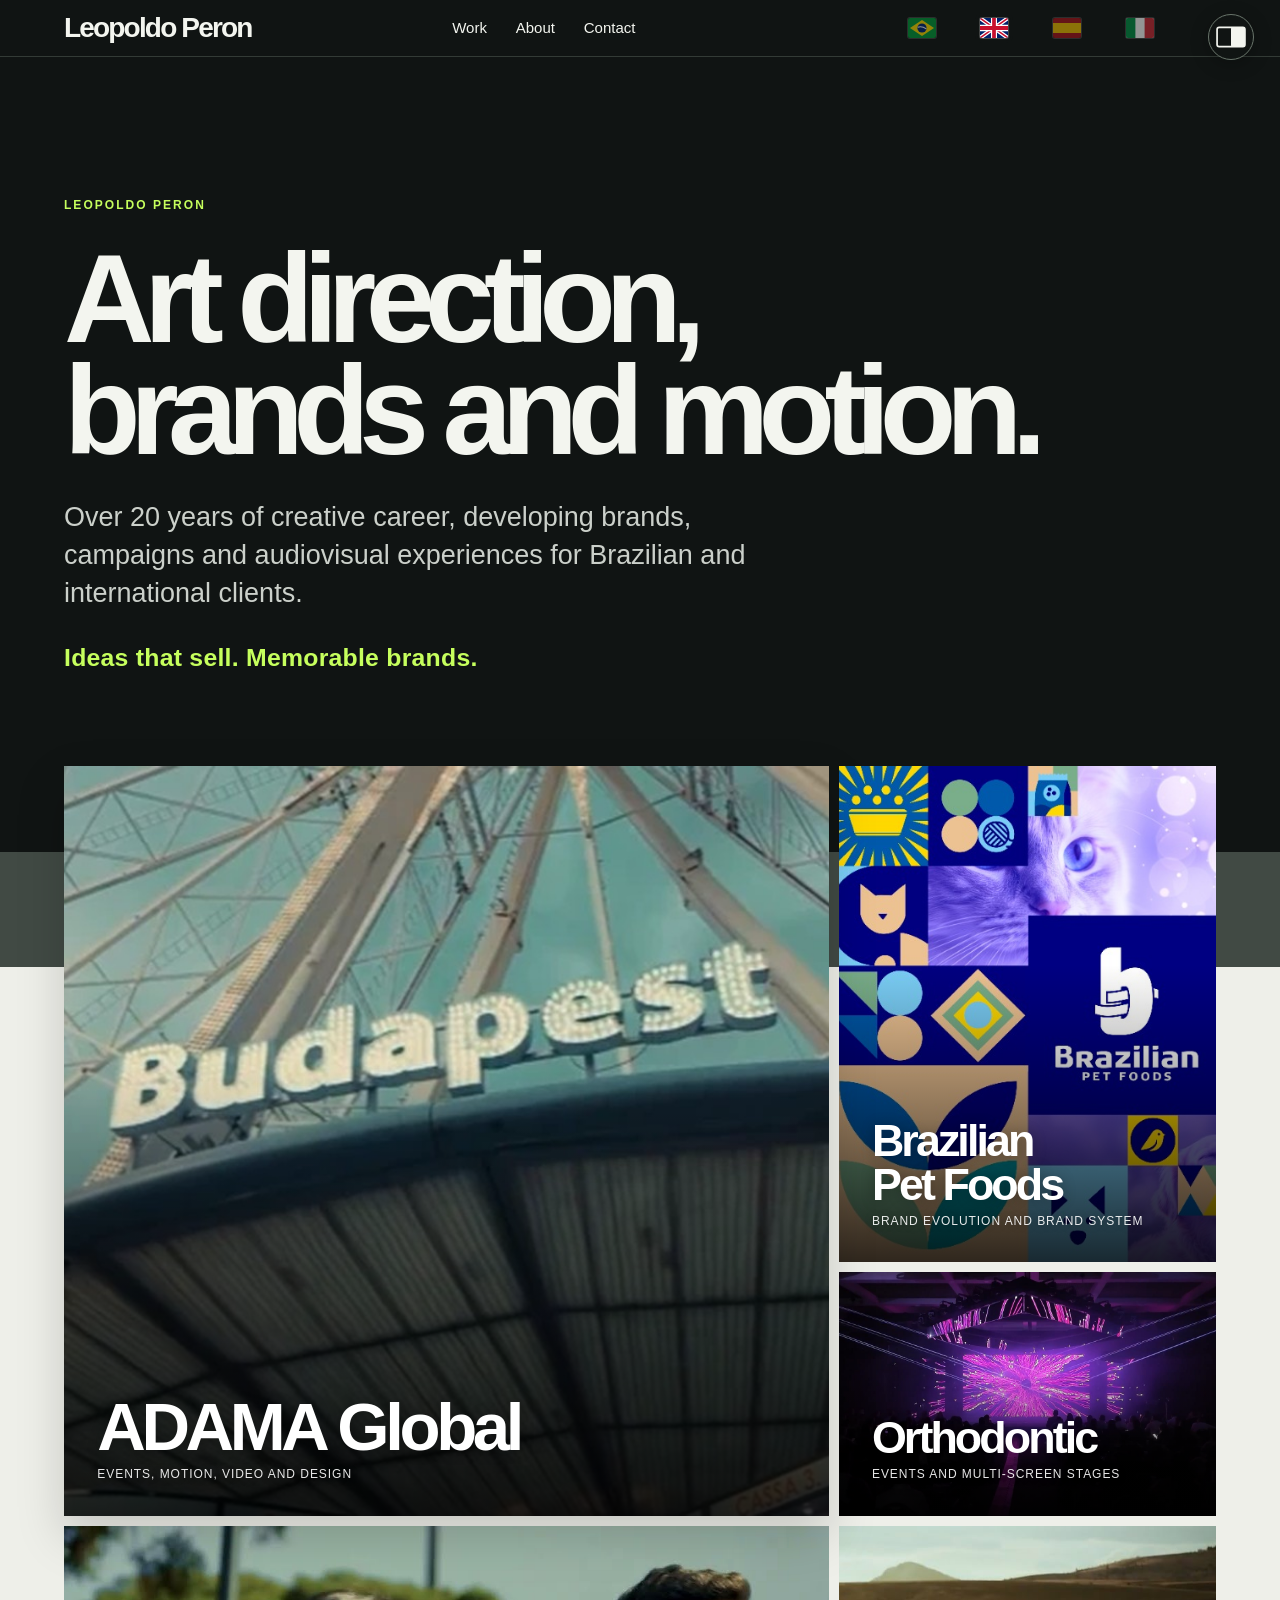
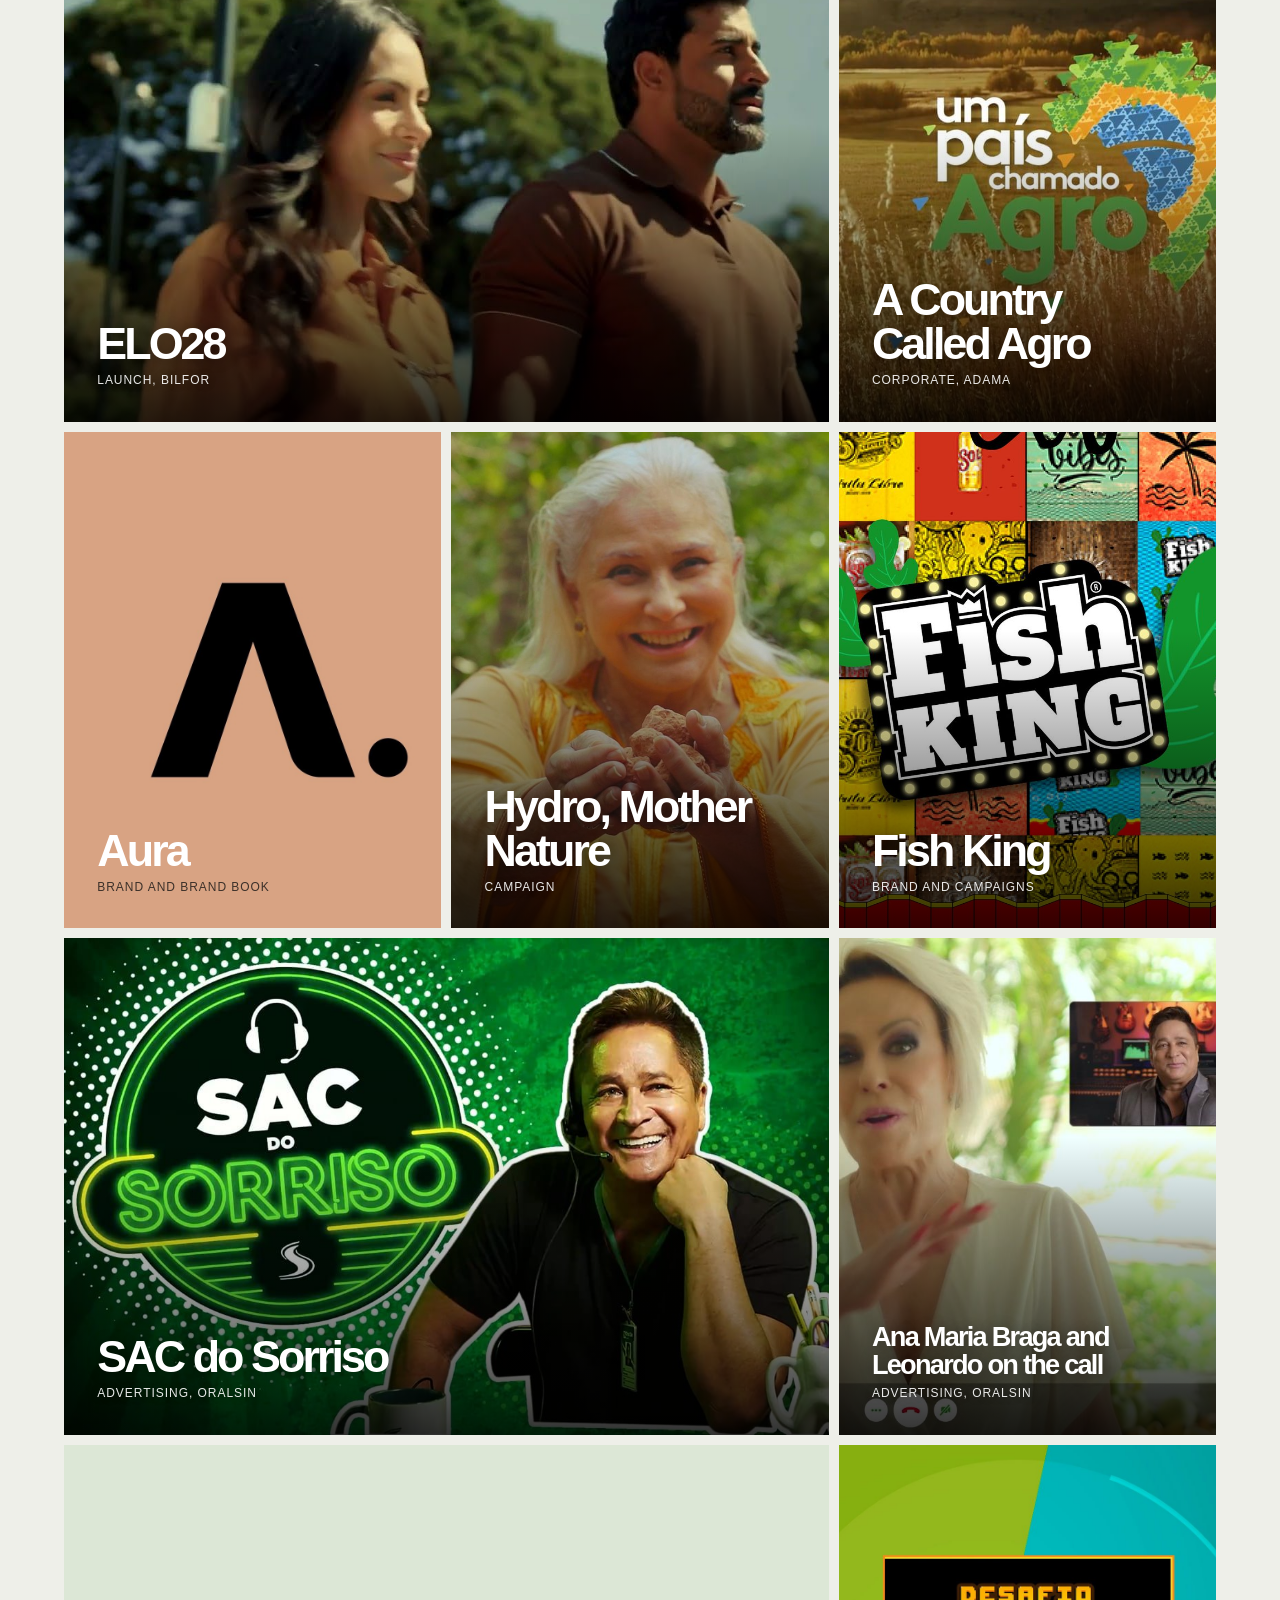
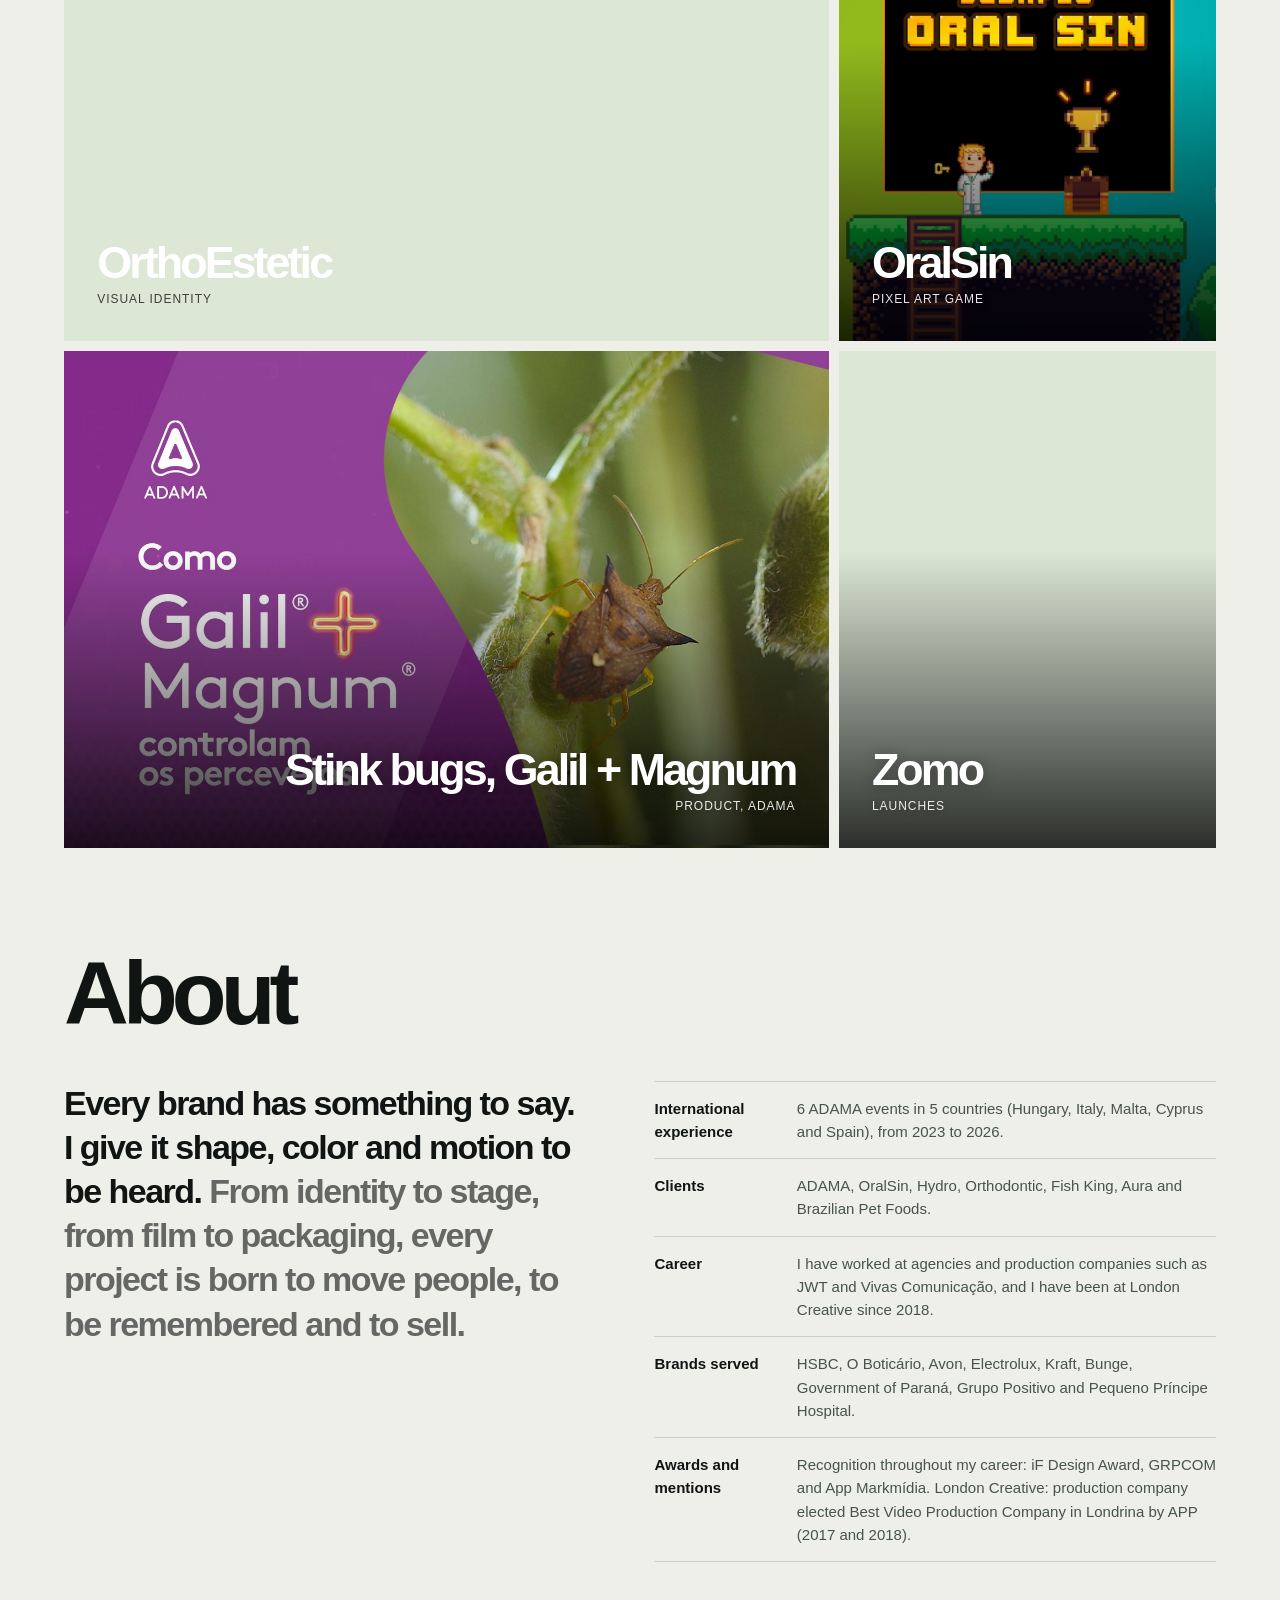
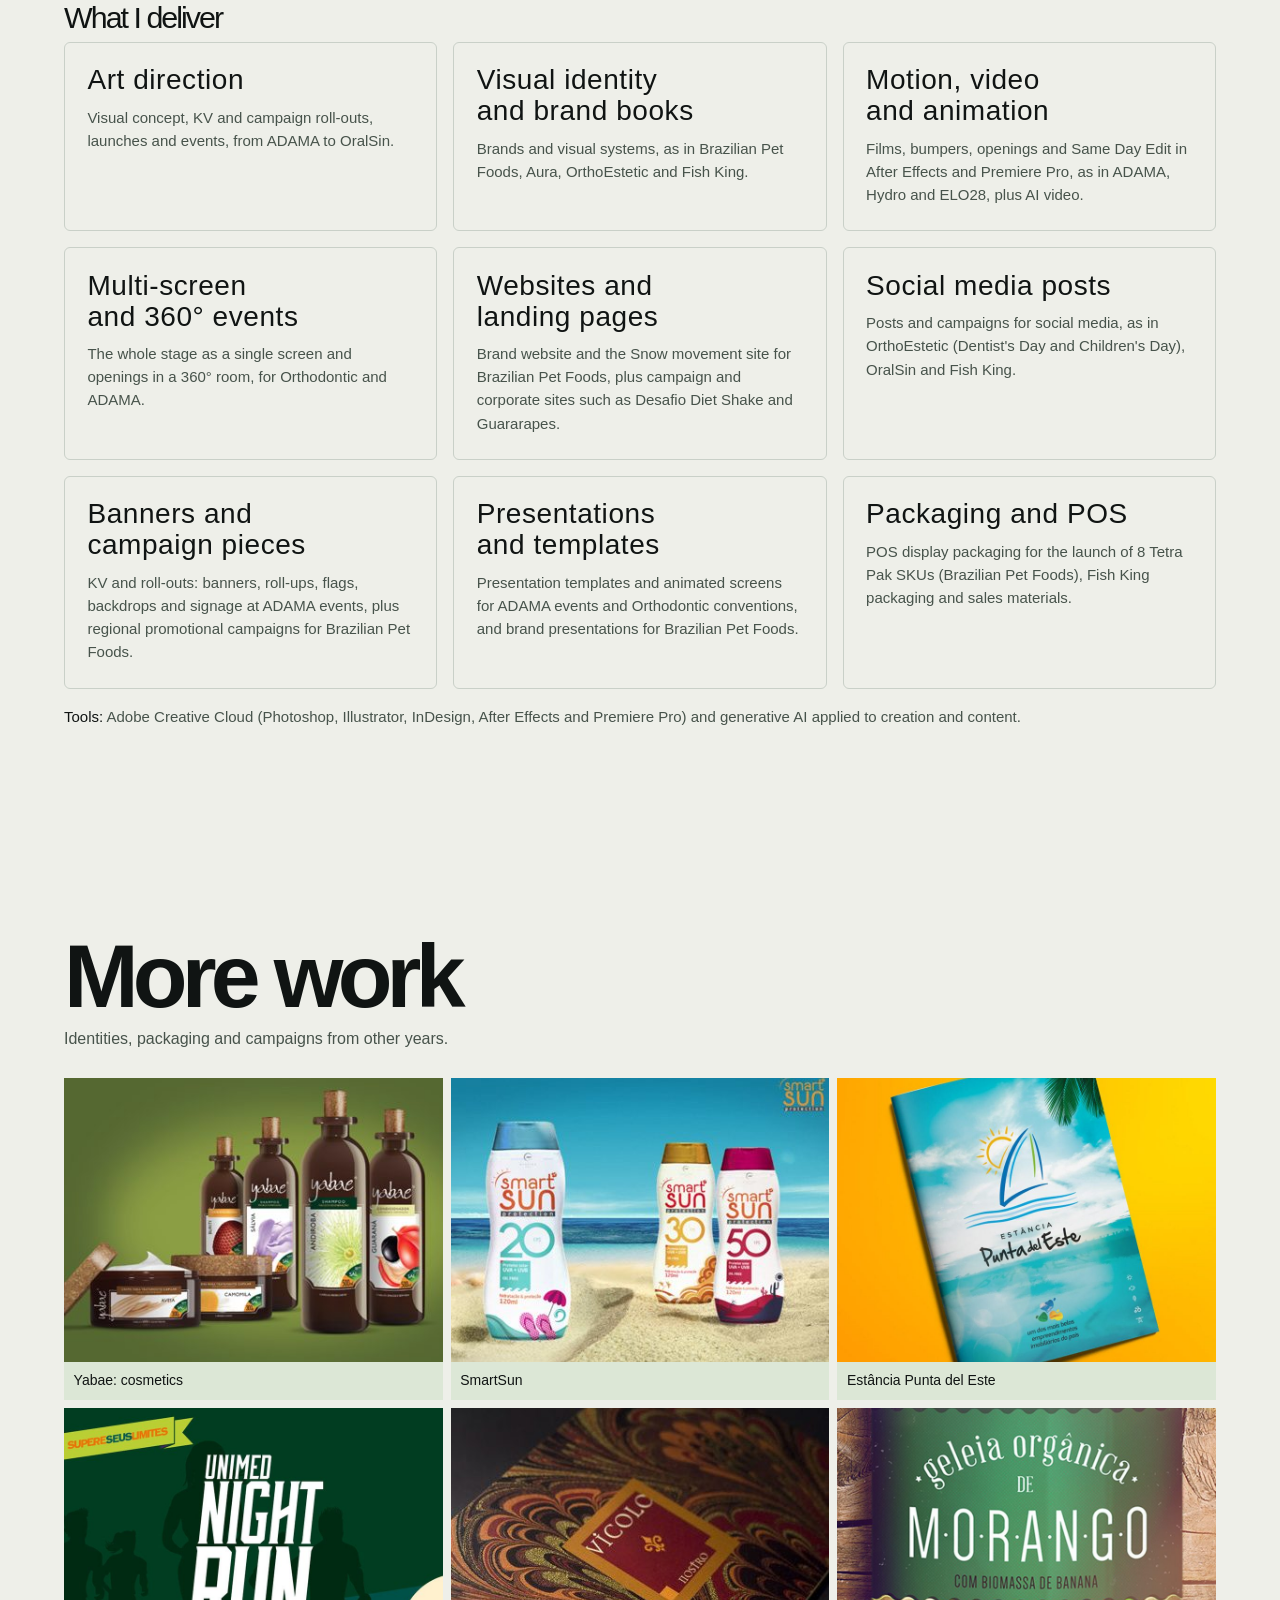
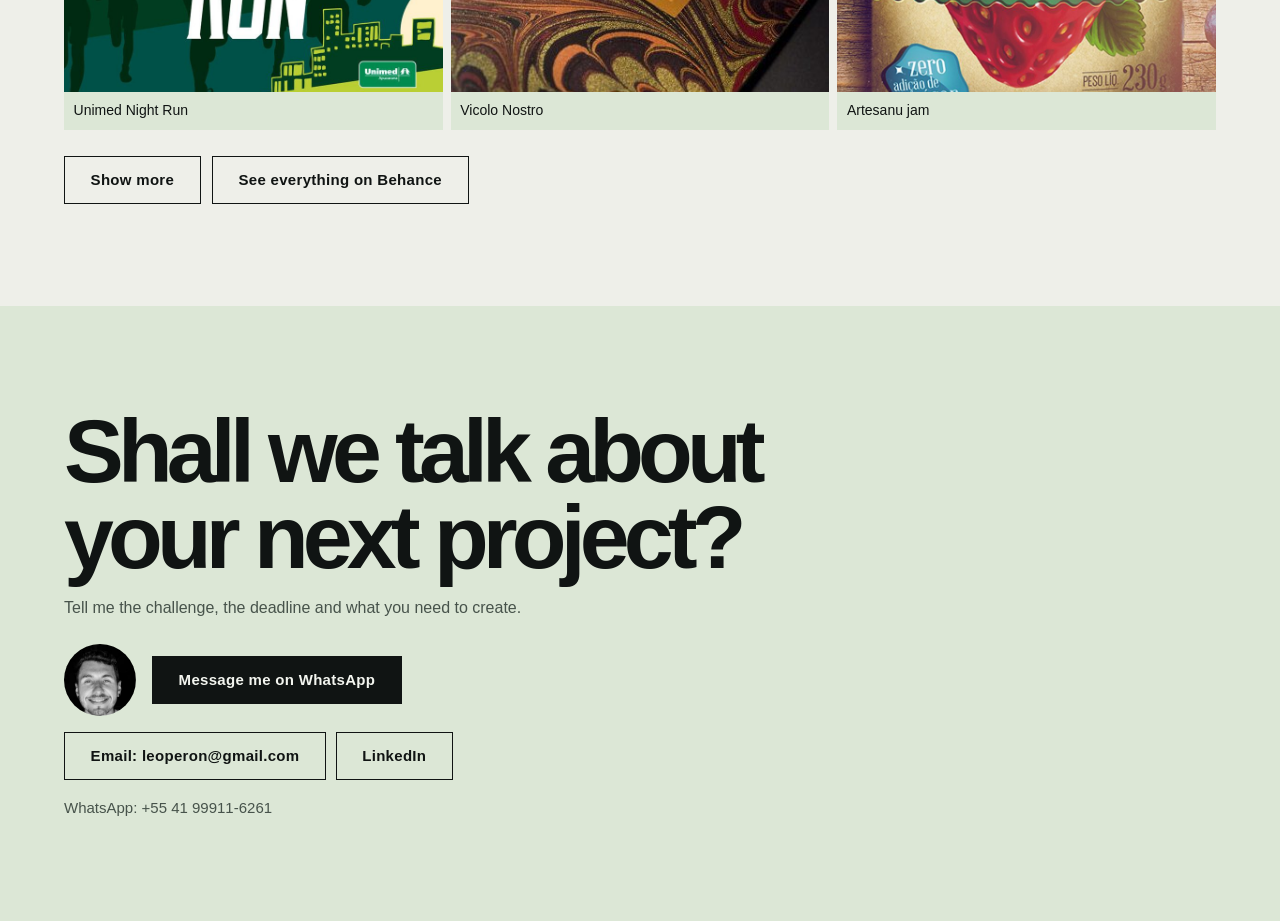
==== index.html @ e3db3d96 "Feature Ana Maria in the OralSin project cover" ====
<!DOCTYPE html>
<html lang="pt-BR">
<head>
<meta charset="utf-8">

<meta name="viewport" content="width=device-width, initial-scale=1, viewport-fit=cover">
<title>Leopoldo Peron | Direção de arte para marcas que querem vender melhor</title>
<meta name="description" content="Direção de arte, identidade visual, motion, vídeo com IA e eventos para marcas e empresas que querem ser memoráveis.">
<link rel="canonical" href="https://leoperon2.github.io/portfolio/"><script type="application/ld+json">{"@context": "https://schema.org", "@type": "Person", "name": "Leopoldo Peron", "jobTitle": "Diretor de arte", "description": "Direção de arte, identidade visual, motion, vídeo com IA e eventos para marcas e empresas.", "url": "https://leoperon2.github.io/portfolio/", "image": "https://leoperon2.github.io/portfolio/img/leopoldo.jpg", "inLanguage": "pt-BR", "sameAs": ["https://www.linkedin.com/in/leopoldoperon", "https://www.behance.net/leoperon"], "knowsAbout": ["Sites e landing pages", "Posts para redes sociais", "Banners e peças de campanha", "Apresentações e templates", "Embalagens e PDV", "Identidade visual e brand books", "Motion, vídeo e animação", "Eventos multitelas e 360°", "Adobe After Effects", "Adobe Premiere Pro", "Adobe Photoshop", "Adobe Illustrator", "Adobe InDesign"]}</script>
<meta property="og:type" content="website">
<meta property="og:locale" content="pt_BR">
<meta property="og:site_name" content="Leopoldo Peron">
<meta property="og:title" content="Leopoldo Peron | Direção de arte, marcas e movimento">
<meta property="og:description" content="Mais de 20 anos de trajetória criativa, desenvolvendo marcas, campanhas e experiências audiovisuais para clientes nacionais e internacionais.">
<meta property="og:url" content="https://leoperon2.github.io/portfolio/">
<meta property="og:image" content="https://leoperon2.github.io/portfolio/img/adama/capa-tela.jpg?v=2">
<meta property="og:image:width" content="1360">
<meta property="og:image:height" content="660">
<meta property="og:image:alt" content="Sala 360° do evento Field to Future, da ADAMA, com a tela envolvendo o público">
<meta name="twitter:card" content="summary_large_image">
<meta name="twitter:title" content="Leopoldo Peron | Direção de arte, marcas e movimento">
<meta name="twitter:description" content="Mais de 20 anos de trajetória criativa, desenvolvendo marcas, campanhas e experiências audiovisuais para clientes nacionais e internacionais.">
<meta name="twitter:image" content="https://leoperon2.github.io/portfolio/img/adama/capa-tela.jpg?v=2">
<link rel="alternate" hreflang="pt-BR" href="./">
<link rel="alternate" hreflang="en" href="en/">
<link rel="alternate" hreflang="es" href="es/">
<link rel="alternate" hreflang="it" href="it/">
<link rel="alternate" hreflang="x-default" href="./">
<link rel="preconnect" href="https://fonts.googleapis.com">
<link rel="preconnect" href="https://fonts.gstatic.com" crossorigin>
<link href="https://fonts.googleapis.com/css2?family=Antonio:wght@100..700&family=Hanken+Grotesk:wght@300;400;500;600&display=swap" rel="stylesheet">
<script>try{var t=localStorage.getItem("theme");if(t==="light"||t==="dark")document.documentElement.setAttribute("data-theme",t)}catch(e){}</script>
<script>try{if("IntersectionObserver" in window&&!matchMedia("(prefers-reduced-motion: reduce)").matches)document.documentElement.classList.add("js");}catch(e){}</script>
<script>(function(){try{var s=localStorage.getItem("lang");var l=s;if(!l){var L=navigator.languages&&navigator.languages.length?navigator.languages:[navigator.language||"pt"];var ok={pt:1,en:1,es:1,it:1};for(var i=0;i<L.length;i++){var p=String(L[i]).toLowerCase().split("-")[0];if(ok[p]){l=p;break}}if(!l)l="en"}if(l==="en"||l==="es"||l==="it"){location.replace(l+"/"+location.search+location.hash)}}catch(e){}})();</script>
<script>document.addEventListener("click",function(e){var a=e.target.closest&&e.target.closest("nav.lang a");if(!a)return;var h=a.getAttribute("hreflang")||"";try{localStorage.setItem("lang",h==="pt-BR"?"pt":h)}catch(x){}});</script>
<style>
:root{
  box-sizing:border-box;
  padding-top:env(safe-area-inset-top,0px);
  padding-bottom:env(safe-area-inset-bottom,0px);
  --bg:#FBF7EE; --soft:#F3EDDF; --ink:#111111; --ink2:#5A5138; --line:#E7DFCB; --fill:#FFF1A8;
  --serif:"Archivo","Helvetica Neue",Arial,sans-serif;
  --sans:"Hanken Grotesk","Helvetica Neue",Arial,sans-serif;
}
@media (prefers-color-scheme: dark){
  :root:not([data-theme="light"]){ --bg:#0C0C0C; --soft:#16140F; --ink:#F5EFE0; --ink2:#BDB295; --line:#2B2820; }
}
:root[data-theme="dark"]{ --bg:#0C0C0C; --soft:#16140F; --ink:#F5EFE0; --ink2:#BDB295; --line:#2B2820; }
html{ scroll-padding-top:calc(env(safe-area-inset-top,0px) + 64px); scroll-behavior:smooth; -webkit-text-size-adjust:100%; }
*,*::before,*::after{ box-sizing:inherit; }
body{ margin:0; background:var(--bg); color:var(--ink); font:400 1.0625rem/1.6 var(--sans); -webkit-font-smoothing:antialiased; }
body:has(dialog[open]){ overflow:hidden; }
img{ display:block; max-width:100%; height:auto; }
p{ margin:0; }
a{ color:var(--ink); text-underline-offset:4px; }
:focus-visible{ outline:2px solid var(--ink); outline-offset:3px; }
.vh{ position:absolute; width:1px; height:1px; overflow:hidden; clip:rect(0 0 0 0); white-space:nowrap; }
.skip{ position:absolute; left:-999px; top:0; background:var(--ink); color:var(--bg); padding:.7rem 1rem; z-index:100; }
.skip:focus{ left:0; }
.wrap{ width:min(1040px,100% - 2.5rem); margin-inline:auto; }
h1,h2,h3{ margin:0; font-weight:400; }
h1,h2{ font-family:var(--serif); font-weight:800; letter-spacing:-.03em; line-height:.98; }
h2{ font-size:clamp(1.9rem,5vw,2.9rem); }
h3{ font:600 1rem/1.35 var(--sans); }
mark.fill{ background:var(--fill); color:#111; padding:.02em .28em; border-radius:2px; font-weight:500; -webkit-box-decoration-break:clone; box-decoration-break:clone; }

/* aviso de modelo (apague o bloco #draft no site final) */
#draft{ background:var(--fill); color:#111; font-size:.875rem; line-height:1.4; }
#draft .wrap{ display:flex; gap:1rem; align-items:center; justify-content:space-between; padding:.5rem 0; }
#draft button{ font:600 .875rem var(--sans); background:#111; color:#fff; border:0; padding:.55rem 1rem; min-height:36px; cursor:pointer; flex:none; }

/* botões */
.btn{ display:inline-flex; align-items:center; justify-content:center; min-height:48px; padding:0 1.6rem; background:var(--ink); color:var(--bg); border:1px solid var(--ink); font:600 .9375rem var(--sans); letter-spacing:.01em; text-decoration:none; cursor:pointer; }
.btn:hover{ opacity:.86; }
.btn.ghost{ background:transparent; color:var(--ink); }
.btn.ghost:hover{ background:var(--ink); color:var(--bg); opacity:1; }
.tlink{ display:inline-flex; align-items:center; min-height:48px; font-weight:600; font-size:.9375rem; }

/* cabeçalho */
.top{ position:sticky; top:env(safe-area-inset-top,0px); z-index:20; background:color-mix(in srgb,var(--bg) 94%,transparent); backdrop-filter:blur(10px); border-bottom:1px solid var(--line); }
.top .wrap{ display:flex; align-items:center; justify-content:space-between; gap:1rem; min-height:56px; }
.brand{ font:700 1.4rem/1 var(--serif); letter-spacing:-.01em; text-decoration:none; }
.top nav{ display:flex; align-items:center; gap:1.8rem; font-size:.9375rem; font-weight:500; }
.top nav a{ text-decoration:none; display:inline-flex; align-items:center; min-height:44px; }
.top nav a:hover{ text-decoration:underline; }
.top nav .btn{ min-height:40px; padding:0 1.1rem; }
.top nav .btn:hover{ text-decoration:none; }
/* seletor de idioma (bandeiras) */
.lang{ display:flex; align-items:center; gap:.1rem; margin-left:.6rem; }
.lang a{ display:inline-flex; align-items:center; justify-content:center; min-width:44px; min-height:44px; opacity:.55; transition:opacity .15s; }
.lang a:hover,.lang a[aria-current="true"]{ opacity:1; }
.lang a[aria-current="true"] svg{ outline:2px solid var(--ink); outline-offset:3px; }
.lang svg{ width:28px; height:20px; display:block; border-radius:2px; box-shadow:0 0 0 1px rgba(128,128,128,.45); }
@media (max-width:640px){ .top .wrap{ flex-wrap:wrap; row-gap:0; } .brand{ order:1; } .lang{ order:2; margin-left:auto; } .top nav{ order:3; flex-basis:100%; gap:1.4rem; } .top nav a{ min-height:40px; } }
@media (max-width:640px){ .top nav.lang{ order:2; flex-basis:auto; margin-left:auto; gap:0; } .top nav.lang a{ min-width:38px; } .intro-name,.intro-sig{ display:none; } }
@media (max-width:380px){ .top nav.lang a{ min-width:32px; } .lang svg{ width:24px; height:17px; } .top .brand{ font-size:1.45rem; } }
@media (max-width:759px){ .top nav{ gap:1.1rem; } }

/* prova */
.proof{ border-block:1px solid var(--line); font-size:.9375rem; color:var(--ink2); }
.proof .wrap{ display:grid; }
.proof p{ padding:.85rem 0; border-top:1px solid var(--line); }
.proof p:first-child{ border-top:0; }
.proof strong{ color:var(--ink); font-weight:600; }
@media (min-width:860px){ .proof .wrap{ grid-template-columns:repeat(3,1fr); gap:2rem; } .proof p{ border-top:0; padding:1.3rem 0; } }

/* seções */
section.block{ padding:clamp(2.75rem,8vw,6rem) 0; }
section.block > .wrap > h2{ margin-bottom:clamp(1.4rem,4vw,2.4rem); }
.soft{ background:var(--soft); }

/* mosaico de frames (só imagens) */
.mosaic{ display:grid; grid-template-columns:1fr 1fr; gap:6px; grid-auto-flow:dense; padding-top:clamp(.6rem,1.6vw,1.2rem); }
.tile{ all:unset; box-sizing:border-box; position:relative; display:block; overflow:hidden; cursor:pointer; background:var(--soft); aspect-ratio:4/5; color:#fff; }
.tile:focus-visible{ outline:2px solid var(--ink); outline-offset:3px; }
.tile img{ position:absolute; inset:0; width:100%; height:100%; object-fit:cover; object-position:var(--fp,50% 50%); transition:transform .5s ease; }
.tile::after{ content:""; position:absolute; inset:auto 0 0 0; height:var(--gh,46%); background:linear-gradient(to top, rgba(0,0,0,var(--ga,.45)), rgba(0,0,0,0)); pointer-events:none; }
.cap{ position:absolute; left:0; right:0; bottom:0; z-index:2; padding:.8rem .9rem; display:flex; flex-direction:column; gap:.1rem; }
.wtitle{ display:block; font:700 clamp(1.15rem,3.6vw,1.6rem)/1.08 var(--serif); letter-spacing:-.005em; text-wrap:balance; text-shadow:0 1px 14px rgba(0,0,0,.3); }
.wmeta{ display:block; font-size:.8125rem; line-height:1.3; color:rgba(255,255,255,.9); text-shadow:0 1px 8px rgba(0,0,0,.3); }
.tile.ink{ color:#111; }
.tile.ink::after{ display:none; }
.tile.ink .wtitle,.tile.ink .wmeta{ text-shadow:none; }
.tile.ink .wmeta{ color:rgba(17,17,17,.78); }
.tile.w{ grid-column:1 / -1; aspect-ratio:16/9; }
.t-a{ grid-column:1 / -1; aspect-ratio:3/2; }
@media (hover:hover){ .tile:hover img{ transform:scale(1.03); } }
@media (min-width:860px){
  .mosaic{ grid-template-columns:repeat(12,1fr); gap:8px; grid-auto-rows:clamp(150px,19vw,250px); grid-auto-flow:row; }
  .tile,.tile.w{ aspect-ratio:auto; }
  .tile.t-a{ grid-column:span 8; grid-row:span 3; }
  .tile.c4r2{ grid-column:span 4; grid-row:span 2; }
  .tile.c4r1{ grid-column:span 4; grid-row:span 1; }
  .tile.c8r2{ grid-column:span 8; grid-row:span 2; }
  .cap{ padding:1.1rem 1.3rem; }
  .t-a .wtitle{ font-size:2.6rem; }
}
/* textos resumidos, depois das imagens */
.info{ padding:clamp(2.4rem,7vw,5rem) 0 clamp(1.8rem,5vw,3rem); }
.info h1{ font-size:clamp(1.9rem,5.4vw,3.4rem); line-height:1.04; max-width:16em; }
.info .cols{ margin-top:clamp(1.4rem,3vw,2.2rem); display:grid; gap:1.6rem 4rem; }
.info .big{ font:700 clamp(1.2rem,3.4vw,1.55rem)/1.3 var(--serif); max-width:26em; }
.facts2{ list-style:none; margin:0; padding:0; border-top:1px solid var(--line); font-size:.9375rem; }
.facts2 li{ padding:.7rem 0; border-bottom:1px solid var(--line); color:var(--ink2); display:grid; gap:.1rem 1.4rem; }
.facts2 strong{ color:var(--ink); font-weight:600; }
@media (min-width:860px){ .info .cols{ grid-template-columns:1fr 1.1fr; align-items:start; } .facts2 li{ grid-template-columns:7.5rem 1fr; } }
.quotes-sec{ padding:clamp(1.2rem,3vw,2rem) 0 clamp(2.4rem,6vw,4rem); }
.quotes-sec .quotes{ display:grid; gap:1.6rem; }
@media (min-width:860px){ .quotes-sec .quotes{ grid-template-columns:1fr 1fr; gap:4rem; } }
.contact-sec{ background:var(--soft); padding:clamp(2.4rem,7vw,5rem) 0; }
.contact-sec h2{ font-size:clamp(2rem,6vw,3.6rem); max-width:11em; }
.contact-sec .lead{ margin-top:.8rem; color:var(--ink2); }
.contact-sec .row{ margin-top:1.4rem; }
.contact-sec .who{ display:flex; align-items:center; gap:1rem; flex-wrap:wrap; }
.contact-sec .me{ width:72px; height:72px; border-radius:50%; object-fit:cover; filter:grayscale(1); flex:none; }
.contact-sec .info2{ margin-top:1rem; font-size:.9375rem; color:var(--ink2); }

/* serviços e processo */
.svc{ list-style:none; margin:0; padding:0; border-top:1px solid var(--line); }
.svc li{ padding:1rem 0; border-bottom:1px solid var(--line); display:grid; gap:.2rem 2rem; }
.svc li p{ color:var(--ink2); font-size:.9375rem; }
@media (min-width:760px){ .svc li{ grid-template-columns:1fr 1.6fr; align-items:baseline; padding:1.2rem 0; } }
ol.steps{ list-style:none; margin:0; padding:0; counter-reset:s; display:grid; gap:1.1rem; }
ol.steps li{ counter-increment:s; display:grid; grid-template-columns:1.6rem 1fr; gap:.2rem .4rem; }
ol.steps li::before{ content:counter(s) "."; font-weight:600; color:var(--ink2); grid-row:1 / span 2; }
ol.steps p{ color:var(--ink2); font-size:.9375rem; }
@media (min-width:860px){ ol.steps{ grid-template-columns:repeat(4,1fr); gap:2rem; } }

/* sobre */
.about .wrap{ display:grid; gap:1.8rem; }
.about .photo{ width:min(180px,45%); aspect-ratio:4/5; overflow:hidden; background:var(--soft); order:2; }
.about .photo img{ width:100%; height:100%; object-fit:cover; }
.about .text p{ margin-top:1rem; max-width:34em; }
.about .text p.big{ font:700 clamp(1.3rem,3.4vw,1.7rem)/1.3 var(--serif); margin-top:0; max-width:24em; }
.creds{ list-style:none; margin:1.6rem 0 0; padding:0; border-top:1px solid var(--line); font-size:.9375rem; }
.creds li{ padding:.75rem 0; border-bottom:1px solid var(--line); color:var(--ink2); }
.creds strong{ color:var(--ink); font-weight:600; margin-right:.4rem; }
@media (min-width:860px){ .about .wrap{ grid-template-columns:.55fr 1.45fr; gap:5rem; align-items:start; } .about .photo{ width:100%; order:0; } }

/* depoimentos */
.quotes{ display:grid; gap:1.8rem; }
blockquote{ margin:0; font:700 clamp(1.25rem,3vw,1.6rem)/1.3 var(--serif); }
blockquote footer{ margin-top:.7rem; font:400 .9375rem var(--sans); color:var(--ink2); }
@media (min-width:860px){ .quotes{ grid-template-columns:1fr 1fr; gap:4rem; } }

/* contato */
.contact h2{ font-size:clamp(2.2rem,7vw,4.4rem); max-width:11em; }
.contact .lead{ margin-top:1rem; max-width:30em; color:var(--ink2); }
.contact .row{ margin-top:1.6rem; display:flex; flex-wrap:wrap; gap:.7rem; }
.contact .info2{ margin-top:1.4rem; font-size:.9375rem; color:var(--ink2); }
.contact .links{ margin-top:1.2rem; display:flex; flex-wrap:wrap; gap:0 1.6rem; font-weight:600; font-size:.9375rem; }
.contact .links a{ display:inline-flex; align-items:center; min-height:44px; }
footer.site{ padding:1.4rem 0 1.8rem; color:var(--ink2); font-size:.875rem; border-top:1px solid var(--line); }
footer.site .wrap{ display:flex; justify-content:space-between; gap:1rem; }

/* case aberto */
dialog{ width:min(960px,100%); max-height:calc(100dvh - 2rem); margin:auto; padding:0; border:0; background:var(--bg); color:var(--ink); overflow:auto; overscroll-behavior:contain; }
dialog::backdrop{ background:rgba(0,0,0,.6); }
dialog[open]{ animation:fade .2s ease-out; }
@keyframes fade{ from{ opacity:0; } to{ opacity:1; } }
@media (max-width:759px){ dialog{ width:100%; height:100dvh; max-height:100dvh; } }
.dlg-bar{ position:sticky; top:0; z-index:5; display:flex; justify-content:flex-end; padding:calc(.4rem + env(safe-area-inset-top,0px)) .6rem .4rem; background:color-mix(in srgb,var(--bg) 94%,transparent); backdrop-filter:blur(10px); border-bottom:1px solid var(--line); }
.close{ font:600 .9375rem var(--sans); background:none; color:var(--ink); border:0; min-height:44px; padding:0 1rem; cursor:pointer; text-decoration:underline; text-underline-offset:4px; }
.dlg{ padding:1.4rem clamp(1.25rem,4vw,3rem) calc(2.2rem + env(safe-area-inset-bottom,0px)); }
.dlg-head .meta{ color:var(--ink2); font-size:.9375rem; }
.dlg-head h2{ margin-top:.4rem; font-size:clamp(2.1rem,6vw,3.4rem); }
.dlg .lede{ margin-top:.9rem; font-size:1.1rem; max-width:32em; color:var(--ink2); }
.video{ position:relative; margin-top:1.6rem; aspect-ratio:16/9; overflow:hidden; background:var(--soft); }
.video img{ width:100%; height:100%; object-fit:cover; }
.badge{ position:absolute; left:.7rem; bottom:.7rem; background:#111; color:#fff; font-weight:500; font-size:.8125rem; padding:.35rem .7rem; }
.video iframe{ position:absolute; inset:0; width:100%; height:100%; border:0; }
.video.on{ background:#000; }
.video.on > img{ visibility:hidden; }
.play{ position:absolute; inset:0; width:100%; height:100%; display:grid; place-items:center; background:rgba(0,0,0,.18); border:0; cursor:pointer; padding:0; }
.play svg{ width:clamp(64px,12vw,96px); height:auto; transition:transform .15s ease; }
.play:hover svg,.play:focus-visible svg{ transform:scale(1.08); }
.play:focus-visible{ outline:3px solid #fff; outline-offset:-6px; }
.vlist{ list-style:none; margin:.6rem 0 0; padding:0; display:flex; flex-wrap:wrap; gap:.5rem; }
.vlist button{ font:500 .875rem var(--sans); min-height:44px; padding:0 1rem; background:transparent; color:var(--ink); border:1px solid var(--line); cursor:pointer; }
.vlist button[aria-pressed="true"]{ background:var(--ink); color:var(--bg); border-color:var(--ink); }
.vlink{ margin:.5rem 0 0; font-size:.875rem; color:var(--ink2); }
.more{ padding:clamp(2.4rem,6vw,4.5rem) 0 1rem; }
.more h2{ font-size:clamp(2rem,6vw,3.4rem); }
.more-sub{ margin:.5rem 0 0; color:var(--ink2); }
.more-grid{ list-style:none; margin:1.6rem 0 0; padding:0; display:grid; gap:8px; grid-template-columns:1fr 1fr; }
@media (min-width:760px){ .more-grid{ grid-template-columns:repeat(3,1fr); } }
@media (min-width:1100px){ .more-grid{ grid-template-columns:repeat(4,1fr); } }
.more-grid a{ display:block; text-decoration:none; color:var(--ink); background:var(--soft); min-height:44px; }
.more-grid img{ width:100%; aspect-ratio:4/3; object-fit:cover; display:block; transition:opacity .2s; }
.more-grid span{ display:block; padding:.55rem .6rem .7rem; font-size:.875rem; line-height:1.3; }
@media (hover:hover){ .more-grid a:hover img{ opacity:.82; } }
.more-link{ margin-top:1.6rem; }
.dlg section.evsec,.dlg section.pal{ max-width:none; }
.pal h4{ margin:1.2rem 0 .5rem; font:600 .8125rem var(--sans); letter-spacing:.06em; text-transform:uppercase; color:var(--ink2); }
.sw{ list-style:none; margin:0; padding:0; display:grid; gap:8px; grid-template-columns:1fr 1fr; }
@media (min-width:760px){ .sw{ grid-template-columns:repeat(5,1fr); } }
.sw li{ background:var(--c); color:var(--t); min-height:104px; padding:.8rem .8rem .7rem; display:flex; flex-direction:column; justify-content:flex-end; gap:.1rem; }
.sw b{ font:700 .9375rem var(--sans); }
.sw code{ font:500 .75rem var(--sans); opacity:.85; }
.sw span{ font-size:.75rem; line-height:1.25; opacity:.85; }
.evnav{ display:flex; flex-wrap:wrap; gap:.5rem; margin:.8rem 0 0; }
.evnav button{ font:500 .875rem var(--sans); min-height:44px; padding:.35rem 1rem; text-align:left; background:transparent; color:var(--ink); border:1px solid var(--line); cursor:pointer; display:grid; line-height:1.25; }
.evnav button span{ color:var(--ink2); font-size:.75rem; }
.evnav button:hover{ border-color:var(--ink); }
.evtop{ margin-top:1.6rem; padding:1.1rem 1.1rem 1.2rem; background:#242628; color:#f7f8f9; }
.evtop-t{ margin:0; font:700 .8125rem var(--sans); letter-spacing:.07em; text-transform:uppercase; }
#case-adama .evtop-t{ color:#f7f8f9 !important; }
.evtop .evnav{ margin-top:.7rem; }
.evtop .evnav button{ background:#35383b; color:#f7f8f9; border-color:#92989e; font-weight:600; }
.evtop .evnav button span{ color:#d0d4d8; font-weight:500; }
.evtop .evnav button:hover{ background:#45494d; border-color:#92989e; }
.evtop .evnav button:focus-visible{ outline:3px solid #f7f8f9; outline-offset:3px; }
.ev{ position:relative; margin-top:5rem; padding-top:2.2rem; border-top:3px solid var(--ink); scroll-margin-top:4.5rem; }
.ev::before{ content:""; position:absolute; top:-3px; left:0; width:5.5rem; height:3px; background:#C6F432; }
.dlg .ev h3{ font-size:clamp(2rem,6vw,3.2rem); line-height:1.05; letter-spacing:-.01em; margin:0; }
.ev h4{ margin:1.6rem 0 .6rem; font:600 .8125rem var(--sans); letter-spacing:.06em; text-transform:uppercase; color:var(--ink2); }
.evmeta{ display:inline-block; margin:.9rem 0 0; padding:.5rem .8rem; background:var(--soft); color:var(--ink); font:600 .75rem var(--sans); letter-spacing:.12em; text-transform:uppercase; line-height:1.4; }
.evtext{ margin:.8rem 0 0; max-width:38em; }
.evg{ display:grid; gap:8px; grid-template-columns:1fr 1fr; }
@media (min-width:760px){ .evg{ grid-template-columns:repeat(3,1fr); } .evm{ grid-template-columns:repeat(3,1fr); } }
.evg figure{ margin:0; background:var(--soft); overflow:hidden; }
.evg img{ width:100%; aspect-ratio:4/3; object-fit:cover; object-position:center; background:var(--soft); display:block; transition:transform .5s cubic-bezier(.2,.7,.2,1); }
@media (hover:hover){ .evg figure:hover img{ transform:scale(1.07); } }
@media (prefers-reduced-motion:reduce){ .evg img{ transition:none; } .evg figure:hover img{ transform:none; } }
.evg figcaption{ font-size:.75rem; color:var(--ink2); padding:.35rem .5rem .5rem; }
.evm img{ object-fit:cover; }
.facts{ margin:1.6rem 0 0; border-top:1px solid var(--line); }
.facts > div{ padding:.8rem 0; border-bottom:1px solid var(--line); display:grid; gap:.1rem 2rem; }
.facts dt{ color:var(--ink2); font-size:.875rem; }
.facts dd{ margin:0; font-size:.9375rem; }
@media (min-width:760px){ .facts > div{ grid-template-columns:9rem 1fr; } }
.dlg section{ margin-top:1.8rem; max-width:38em; }
.dlg section h3{ margin-bottom:.4rem; }
.hl{ margin:.8rem 0 0; padding-left:1.1rem; }
.hl li{ margin-top:.4rem; }
.gallery{ margin-top:2rem; display:grid; gap:8px; }
@media (min-width:760px){ .gallery{ grid-template-columns:1fr 1fr; } }
.gallery figure{ margin:0; background:var(--soft); overflow:hidden; }
.gallery img{ width:100%; aspect-ratio:4/3; object-fit:cover; object-position:center; display:block; background:var(--soft); transition:transform .5s cubic-bezier(.2,.7,.2,1); }
@media (hover:hover){ .gallery figure:hover img{ transform:scale(1.07); } }
@media (prefers-reduced-motion:reduce){ .gallery img{ transition:none; } .gallery figure:hover img{ transform:none; } }
.gallery.mosaic{ grid-template-columns:repeat(4,1fr); grid-auto-rows:clamp(110px,17vw,210px); grid-auto-flow:dense; }
.gallery.mosaic figure{ min-height:0; }
.gallery.mosaic img,.gallery.mosaic video{ width:100%; height:100%; aspect-ratio:auto; object-fit:cover; display:block; }
.gallery.mosaic video{ transition:transform .5s cubic-bezier(.2,.7,.2,1); }
.gallery.mosaic .c2{ grid-column:span 2; } .gallery.mosaic .c4{ grid-column:span 4; } .gallery.mosaic .r2{ grid-row:span 2; }
@media (hover:hover){ .gallery.mosaic figure:hover video{ transform:scale(1.07); } }
@media (max-width:560px){ .gallery.mosaic{ grid-template-columns:repeat(2,1fr); } .gallery.mosaic .c4{ grid-column:span 2; } }
.dlg-cta{ margin-top:2.2rem; padding-top:1.4rem; border-top:1px solid var(--line); display:flex; flex-wrap:wrap; gap:1rem 2rem; align-items:center; justify-content:space-between; }
.dlg-cta p{ font:700 1.5rem/1.15 var(--serif); }

@media (prefers-reduced-motion:reduce){ html{ scroll-behavior:auto; } dialog[open]{ animation:none; } }

/* títulos finos, altos e condensados */
:root{ --serif:"Antonio","Oswald","Arial Narrow",Arial,sans-serif; }
h1,h2,.brand,.wtitle,.dlg-cta p,.info .big{ font-family:var(--serif); font-weight:300; font-variation-settings:normal; }
h1,h2{ font-weight:200; letter-spacing:-.01em; line-height:.92; }
.brand{ font-size:1.75rem; letter-spacing:.01em; line-height:1; }
.wtitle{ font-size:clamp(1.65rem,6.2vw,2.5rem); line-height:1; letter-spacing:.005em; }
.wmeta{ letter-spacing:.01em; }
@media (min-width:860px){ .wtitle{ font-size:2.4rem; } .t-a .wtitle{ font-size:4.2rem; } .wtitle.long{ font-size:1.9rem; } }
.wtitle.long{ font-size:clamp(1.35rem,5vw,1.7rem); line-height:1.02; }
.info{ padding:clamp(3rem,9vw,7.5rem) 0 clamp(2.6rem,6vw,4.8rem); }
.info h1{ font-size:clamp(3rem,10.5vw,8rem); line-height:1.1; max-width:none; }
.info h1 span{ display:block; }
.t2{ color:color-mix(in srgb,var(--ink) 62%,var(--bg)); }   /* segundo tom de branco: continuação da frase */
.info .cols{ margin-top:clamp(2.8rem,6.5vw,5rem); gap:2.6rem 5rem; }
.info .big{ font-size:clamp(1.45rem,3.6vw,2.2rem); line-height:1.3; letter-spacing:.005em; max-width:19em; }
.info .sm{ margin-top:2.2rem; font-size:.9375rem; line-height:1.7; color:var(--ink2); max-width:30em; }
.facts2 li{ padding:1rem 0; }
.contact-sec h2{ font-size:clamp(3.2rem,12vw,8rem); line-height:.9; max-width:9em; }
.dlg-head h2{ font-size:clamp(3.2rem,12vw,6.4rem); line-height:.9; }
.dlg-cta p{ font-size:clamp(1.9rem,5vw,2.8rem); line-height:1; }
.btn{ letter-spacing:.02em; }

/* apresentação */
.intro{ padding:clamp(1.8rem,5vw,3.4rem) 0 clamp(.4rem,1.2vw,.8rem); }
.intro .wrap{ display:grid; gap:.9rem; max-width:1040px; }
.intro-name{ font:600 .8125rem var(--sans); letter-spacing:.14em; text-transform:uppercase; color:var(--ink2); }
.intro h1{ font-size:clamp(2.4rem,6.4vw,4.6rem); line-height:.98; font-weight:200; max-width:none; text-wrap:balance; }
.intro-text{ max-width:36em; color:var(--ink2); font-size:clamp(1rem,2.4vw,1.1875rem); line-height:1.55; }
.intro-sig{ font:300 clamp(1.15rem,3vw,1.55rem)/1.2 var(--serif); letter-spacing:.01em; }
.intro-links{ display:flex; flex-wrap:wrap; gap:0 1.6rem; margin:0; }
.intro-links a{ display:inline-flex; align-items:center; min-height:44px; font-weight:600; font-size:.9375rem; }
@media (min-width:860px){ .intro .wrap{ gap:1.1rem; } }

/* sobre */
.info h2{ font-size:clamp(2.4rem,7vw,4.6rem); }
.info .cols{ margin-top:clamp(1.6rem,3.6vw,2.8rem); }
.pillars{ list-style:none; margin:0; padding:0; display:grid; gap:0; border-top:1px solid var(--line); }
.pillars li{ padding:.9rem 0; border-bottom:1px solid var(--line); display:grid; gap:.1rem 1.2rem; }
.pillars strong{ font:300 clamp(1.3rem,3.2vw,1.65rem)/1.1 var(--serif); letter-spacing:.01em; }
.pillars span{ color:var(--ink2); font-size:.9375rem; line-height:1.5; }
.deliver-h{ margin:2.4rem 0 .5rem; font:300 clamp(1.5rem,3.6vw,1.9rem)/1.1 var(--serif); }
.tools{ margin:1.1rem 0 0; color:var(--ink2); font-size:.9375rem; line-height:1.5; }
.tools strong{ color:var(--ink); font-weight:500; }
/* o que eu entrego: cards */
.cards{ list-style:none; margin:0; padding:0; display:grid; grid-template-columns:repeat(3,1fr); gap:1rem; }
.cards li{ border:1px solid var(--line); border-radius:6px; padding:1.4rem 1.4rem 1.5rem; display:grid; gap:.6rem; align-content:start; }
.cards strong{ font:500 clamp(1.4rem,2.6vw,1.75rem)/1.1 var(--serif); letter-spacing:.02em; color:var(--ink); text-wrap:balance; }
.cards span{ color:var(--ink2); font-size:.9375rem; line-height:1.55; font-weight:300; }
@media (max-width:859px){ .cards{ grid-template-columns:1fr 1fr; } }
@media (max-width:560px){ .cards{ grid-template-columns:1fr; } }
.facts2 li{ font-weight:300; }
.facts2 strong{ font-weight:600; }
@media (min-width:860px){ .pillars{ grid-template-columns:1fr 1fr; column-gap:2rem; } }
.info .cols + .pillars,.info .pillars-wrap{ margin-top:clamp(1.8rem,4vw,3rem); }
.info .facts2{ margin-top:0; }

/* capas: legenda no topo ou à direita quando a arte já tem texto embaixo */
.tile.captop::after{ inset:0 0 auto 0; background:linear-gradient(to bottom, rgba(0,0,0,var(--ga,.45)), rgba(0,0,0,0)); }
.tile.captop .cap{ top:0; bottom:auto; }
.tile.capr .cap{ align-items:flex-end; text-align:right; }
@media (min-width:1100px){ .more-grid{ grid-template-columns:repeat(3,1fr); } }
.contact-sec .lead{ margin-top:1rem; }
/* imagem de abertura dos cases */
.hero{ margin:1.6rem 0 0; background:var(--soft); overflow:hidden; }
.hero img{ width:100%; height:auto; aspect-ratio:16/9; object-fit:cover; object-position:var(--fp,50% 50%); display:block; }
.hero.wide img{ aspect-ratio:auto; }
/* arquivo: mais trabalhos */
.more-grid li[hidden]{ display:none; }
.more-actions{ margin-top:1.6rem; display:flex; flex-wrap:wrap; gap:.7rem; align-items:center; }
.more-actions p{ margin:0; }

/* contato */
.contact-sec h2{ font-size:clamp(2.5rem,7.4vw,5.2rem); line-height:.95; max-width:12em; text-wrap:balance; }
.contact-sec .alts{ list-style:none; margin:1rem 0 0; padding:0; display:flex; flex-wrap:wrap; gap:.6rem; }
.contact-sec .alts .btn{ min-height:48px; }
.contact-sec .info2 a{ font-weight:600; }

/* case: síntese inicial padronizada */
.brief{ margin-top:1.8rem; }
.brief dd p{ margin:0; }
.brief dd p + p,.brief dd p + ul,.brief dd ul + p{ margin-top:.5rem; }
.brief dd .hl{ margin:.5rem 0 0; }
.brief dd .hl:first-child{ margin-top:0; }
@media (min-width:760px){ .brief > div{ grid-template-columns:11rem 1fr; } }
.brief .tag{ font-weight:600; }

/* ADAMA: eventos em sanfona */
.evhint{ margin:1.6rem 0 0; color:var(--ink2); font-size:.9375rem; }
.evsec{ margin-top:2rem; border-top:3px solid var(--ink); }
.ev{ margin-top:0; padding-top:0; border-top:0; border-bottom:1px solid var(--line); }
.ev::before{ display:none; }
.dlg .ev h3{ font-size:inherit; line-height:inherit; letter-spacing:0; margin:0; }
.evbtn{ all:unset; box-sizing:border-box; width:100%; display:grid; grid-template-columns:1fr auto; align-items:center; gap:.2rem 1rem; padding:1.1rem 0; cursor:pointer; }
.evbtn:focus-visible{ outline:2px solid var(--ink); outline-offset:2px; }
.evname{ grid-column:1; font:300 clamp(2rem,6vw,3.2rem)/1.02 var(--serif); letter-spacing:.005em; }
.evsub{ grid-column:1; font:600 .75rem/1.4 var(--sans); letter-spacing:.1em; text-transform:uppercase; color:var(--ink2); }
.evtog{ grid-column:2; grid-row:1 / span 2; position:relative; width:44px; height:44px; border:1px solid var(--line); border-radius:50%; }
.evtog::before,.evtog::after{ content:""; position:absolute; left:50%; top:50%; width:16px; height:2px; background:var(--ink); transform:translate(-50%,-50%); transition:transform .2s; }
.evtog::after{ transform:translate(-50%,-50%) rotate(90deg); }
.evbtn[aria-expanded="true"] .evtog::after{ transform:translate(-50%,-50%) rotate(0); }
@media (hover:hover){ .evbtn:hover .evtog{ border-color:var(--ink); } }
.evbody{ padding:.2rem 0 2.2rem; }
.evbody[hidden]{ display:none; }
.evbody > .evtext:first-child{ margin-top:0; }
.story{ margin-top:2rem; border-top:1px solid var(--line); border-bottom:1px solid var(--line); }
.story summary{ cursor:pointer; min-height:48px; display:flex; align-items:center; font-weight:600; font-size:.9375rem; }
.story[open] summary{ border-bottom:1px solid var(--line); }
.story .evtext{ margin:.9rem 0 1rem; }
.story .evtext + .evtext{ margin-top:0; }
@media (prefers-reduced-motion:reduce){ .evtog::before,.evtog::after{ transition:none; } }

/* celular: uma só família (Antonio), hierarquia por peso e por tom de branco */
@media (max-width:640px){
  :root{ --sans:"Antonio","Oswald","Arial Narrow",Arial,sans-serif; }
  body{ font-weight:300; font-size:1.1875rem; line-height:1.45; letter-spacing:.012em; }
  strong,b{ font-weight:600; }
  .top nav{ font-size:1.125rem; font-weight:400; letter-spacing:.03em; }
  .intro-text{ font-size:1.25rem; line-height:1.4; font-weight:300; }
  .more-sub,.lead,.info .sm,.dlg .lede,.evhint{ font-size:1.1875rem; font-weight:300; }
  .wmeta{ font-size:1rem; letter-spacing:.03em; font-weight:400; }
  .cap .wtitle{ font-weight:500; }
  .info .big{ font-weight:400; }
  .facts2 li,.creds li,.pillars span,.svc li p{ font-size:1.125rem; font-weight:300; }
  .facts2 strong,.pillars strong{ font-weight:500; letter-spacing:.03em; }
  .pillars strong{ font-weight:300; }
  .dlg-head .meta,.dlg .meta{ font-size:1rem; font-weight:400; letter-spacing:.06em; text-transform:uppercase; }
  .facts dt{ font-size:1rem; font-weight:500; letter-spacing:.08em; text-transform:uppercase; color:var(--ink2); }
  .facts dd,.facts dd p,.dlg section p,.evtext,.hl li{ font-size:1.1875rem; font-weight:300; color:var(--ink); }
  .brief .tag{ font-weight:600; }
  .evsub,.evmeta,.evtop-t{ font-size:.9375rem; font-weight:500; letter-spacing:.08em; }
  .evnav button{ font-size:1.0625rem; font-weight:500; }
  .evnav button span{ font-size:.9375rem; font-weight:300; }
  .pal h4,.ev h4{ font-size:.9375rem; font-weight:500; letter-spacing:.08em; }
  .more-grid span,.evg figcaption{ font-size:1.0625rem; font-weight:400; }
  .btn,.close,.vlist button,.story summary,.tlink{ font-size:1.125rem; font-weight:500; letter-spacing:.04em; }
  .vlist button{ font-weight:400; }
  .vlink,.sw span,.sw code,.sw b{ font-size:1rem; }
  .contact-sec .info2,.contact-sec .lead{ font-size:1.1875rem; font-weight:300; }
  footer.site{ font-size:1rem; font-weight:300; }
  blockquote footer{ font-size:1.125rem; }
  .tile.captop .wmeta{ display:none; }
}

/* alternador claro/escuro */
.themebtn{ all:unset; box-sizing:border-box; cursor:pointer; display:inline-flex; align-items:center; justify-content:center; min-width:44px; min-height:44px; margin-left:.2rem; color:var(--ink); }
.themebtn:focus-visible{ outline:2px solid var(--ink); outline-offset:2px; }
.themebtn svg{ width:28px; height:20px; display:block; }
.themebtn rect.fr{ fill:none; stroke:currentColor; stroke-width:1.6; }
.themebtn rect.fl{ fill:currentColor; }
/* celular: nome e menu em bloco; bandeiras na altura das minúsculas; alternador na linha do menu */
@media (max-width:640px){
  .top .wrap{ align-items:baseline; column-gap:.4rem; }
  .top .brand{ flex:none; }
  .top nav.lang{ font:300 1.75rem/1 "Antonio","Oswald","Arial Narrow",Arial,sans-serif; align-self:baseline; }
  .top nav.lang a{ align-self:auto; }
  .top nav.lang svg,.lang svg{ height:1ex; width:1.43ex; }
  .top nav:not(.lang){ flex:1 1 auto; flex-basis:calc(100% - 56px); margin-top:-.5rem; align-self:center; gap:1.1rem; }
  .top nav:not(.lang) a{ text-decoration:underline; text-decoration-thickness:1px; text-underline-offset:6px; min-height:36px; }
  .themebtn{ order:4; align-self:center; margin:-.5rem 0 0 auto; }
  .themebtn svg{ width:1.8rem; height:1.25rem; }
}
@media (max-width:380px){ .top nav.lang{ font-size:1.45rem; } .top nav.lang a{ min-width:34px; } }
@media (max-width:640px){
  .top .wrap{ padding-top:1.1rem; padding-bottom:.55rem; min-height:0; }
  .top nav.lang{ flex-wrap:nowrap; gap:0; }
  .top nav.lang a{ min-width:34px; }
  .top nav.lang svg,.lang svg{ height:.72ex; width:1.03ex; }
  .themebtn{ margin-top:-.35rem; }
  .themebtn svg{ width:1.45rem; height:1.02rem; }
}
@media (max-width:380px){ .top nav.lang a{ min-width:30px; } }

/* vídeo vertical: o quadro assume o formato 9:16 */
.video.vert{ aspect-ratio:9/16; width:min(100%,24rem,calc(78dvh*9/16)); margin-inline:auto; }
.video.vert img{ object-fit:cover; }

/* celular: textos de segundo peso (descrições em cor secundária) um pouco menores, sem ficar abaixo de 16px */
@media (max-width:640px){
  .intro-text{ font-size:1.125rem; line-height:1.4; }
  .more-sub,.lead,.info .sm,.dlg .lede,.evhint,.contact-sec .info2,.contact-sec .lead{ font-size:1.0625rem; line-height:1.4; }
  .facts2 li,.creds li,.pillars span,.svc li p,.ev .evmeta{ font-size:1.0625rem; line-height:1.4; }
  .dlg-head .meta,.dlg .meta,.facts dt{ font-size:.9375rem; }
  footer.site{ font-size:.9375rem; }
}

/* margens laterais menores */
.wrap{ width:min(1200px,100% - clamp(2rem,5vw,3rem)); }
.dlg{ padding-left:clamp(1rem,3.5vw,2.5rem); padding-right:clamp(1rem,3.5vw,2.5rem); }

/* Animações de scroll (desativadas se o visitante pedir "reduzir movimento") */
#prog{position:fixed;top:0;left:0;right:0;height:2px;background:var(--ink);transform-origin:0 50%;transform:scaleX(0);z-index:60;pointer-events:none}
@keyframes rise{from{opacity:0;transform:translateY(22px)}to{opacity:1;transform:none}}
@keyframes zoomIn{from{transform:scale(1.14)}to{transform:scale(1)}}
.js .intro .wrap>*{animation:rise .9s cubic-bezier(.2,.7,.2,1) both}
.js .intro .wrap>*:nth-child(2){animation-delay:.12s}
.js .intro .wrap>*:nth-child(3){animation-delay:.24s}
.js .intro .wrap>*:nth-child(4){animation-delay:.36s}
.js .rv{opacity:0;transform:translateY(28px);transition:opacity .8s cubic-bezier(.2,.7,.2,1) var(--d,0s),transform .8s cubic-bezier(.2,.7,.2,1) var(--d,0s)}
.js .rv.in{opacity:1;transform:none}
.js .tile.in img{animation:zoomIn 1.4s cubic-bezier(.2,.7,.2,1) backwards;animation-delay:var(--d,0s)}
@media (prefers-reduced-motion:reduce){#prog{display:none}}

/* 2026-11-12: enlarged editorial hero, aligned text measure */
.intro{min-height:calc(100svh - 110px);display:flex;align-items:center;padding:clamp(54px,7vh,100px) 0 clamp(60px,8vh,105px)}
.intro>.wrap{width:100%;max-width:1480px;gap:clamp(24px,3vh,38px);padding-inline:clamp(24px,5vw,95px)}
.intro h1{font-size:clamp(5rem,11.6vw,12.3rem);line-height:.9;letter-spacing:-.075em;font-weight:500;max-width:none;text-wrap:initial}
.intro h1 .hero-line{display:block;white-space:nowrap}
.intro-text{max-width:clamp(440px,46vw,720px);font-size:clamp(1.5rem,2.6vw,2.55rem);line-height:1.36;text-wrap:pretty}
.intro-sig{font-size:clamp(1.65rem,3.2vw,3rem);line-height:1.2;margin-top:clamp(8px,1.8vh,22px);max-width:clamp(440px,46vw,720px);text-wrap:balance}
@media(max-width:700px){.intro{min-height:calc(100svh - 105px);padding:45px 0 55px}.intro>.wrap{gap:clamp(20px,2.8vh,30px);padding-inline:clamp(20px,5.5vw,34px)}.intro h1{font-size:clamp(3.6rem,14.1vw,6.2rem);letter-spacing:-.083em;line-height:.94}.intro-text{max-width:100%;font-size:clamp(1.28rem,5.15vw,1.65rem);line-height:1.43}.intro-sig{max-width:100%;font-size:clamp(1.5rem,5.5vw,2rem);line-height:1.24}}
</style>
<link rel="stylesheet" href="editorial-system.css?v=7">
<style>
.intro h1 .hero-direction > span{display:block}
@media(min-width:860px){
 .intro h1 .hero-direction > span{display:inline}
}
</style>
</head>
<body>
<a class="skip" href="#trabalhos">Pular para os trabalhos</a>

<header class="top">
  <div class="wrap">
    <a class="brand" href="#topo">Leopoldo Peron</a>
    <nav aria-label="Principal">
      <a href="#trabalhos">Trabalho</a>
      <a href="#sobre">Sobre</a>
      <a href="#contato">Contato</a>
    </nav>
    <nav class="lang" aria-label="Idioma"><a href="./" lang="pt-BR" hreflang="pt-BR" title="Português" aria-label="Português" aria-current="true"><svg viewBox="0 0 28 20" aria-hidden="true"><rect width="28" height="20" fill="#009B3A"/><path d="M14 2 26 10 14 18 2 10Z" fill="#FFDF00"/><circle cx="14" cy="10" r="4.6" fill="#002776"/><path d="M9.7 9.2Q14 7.7 18.3 10.9" stroke="#fff" stroke-width="1.1" fill="none"/></svg></a><a href="en/" lang="en" hreflang="en" title="English" aria-label="English"><svg viewBox="0 0 60 40" preserveAspectRatio="none" aria-hidden="true"><rect width="60" height="40" fill="#012169"/><path d="M0 0 60 40M60 0 0 40" stroke="#fff" stroke-width="8"/><path d="M0 0 60 40M60 0 0 40" stroke="#C8102E" stroke-width="3"/><path d="M30 0V40M0 20H60" stroke="#fff" stroke-width="13"/><path d="M30 0V40M0 20H60" stroke="#C8102E" stroke-width="8"/></svg></a><a href="es/" lang="es" hreflang="es" title="Español" aria-label="Español"><svg viewBox="0 0 28 20" aria-hidden="true"><rect width="28" height="20" fill="#AA151B"/><rect y="5" width="28" height="10" fill="#F1BF00"/></svg></a><a href="it/" lang="it" hreflang="it" title="Italiano" aria-label="Italiano"><svg viewBox="0 0 28 20" aria-hidden="true"><rect width="28" height="20" fill="#fff"/><rect width="9.4" height="20" fill="#009246"/><rect x="18.6" width="9.4" height="20" fill="#CE2B37"/></svg></a></nav>
    <button class="themebtn" type="button" id="theme-btn" aria-label="Alternar entre modo claro e escuro" title="Alternar entre modo claro e escuro"><svg viewBox="0 0 28 20" aria-hidden="true"><rect class="fr" x="1" y="1" width="26" height="18" rx="2"/><rect class="fl" x="14" y="1" width="13" height="18" rx="1"/></svg></button>
  </div>
</header>

<main id="topo">
<section class="intro" aria-labelledby="intro-t">
  <div class="wrap">
    <p class="intro-name">Leopoldo Peron</p>
    <h1 id="intro-t"><span class="hero-line hero-direction"><span>Direção</span> <span>de arte,</span></span><span class="hero-line">marcas e</span><span class="hero-line">movimento.</span></h1>
    <p class="intro-text">Mais de 20 anos de trajetória criativa, desenvolvendo marcas, campanhas e experiências audiovisuais para clientes nacionais e internacionais.</p>
    <p class="intro-sig">Ideias que vendem. Marcas memoráveis.</p>
  </div>
</section>
<div class="wrap">
<div class='mosaic' id='trabalhos'><button class="tile t-a" style="--ga:.3;--fp:50% 50%" type="button" data-case="adama" aria-haspopup="dialog" aria-label="ADAMA Global: abrir case">
  <img src="img/adama/budapeste/aftermovie.jpg" width="1280" height="720" alt="Frame de ADAMA Global: sala 360° com a tela do evento Field to Future" loading="lazy" decoding="async">
  <span class="cap"><span class="wtitle">ADAMA Global</span><span class="wmeta">Eventos, motion, vídeos e design</span></span>
</button><button class="tile c4r2" style="--ga:.6" type="button" data-case="brpet" aria-haspopup="dialog" aria-label="Brazilian Pet Foods: abrir case">
  <img src="img/brpet/capa.jpg?v=2" width="474" height="587" alt="Capa do case Brazilian Pet Foods: evolução da marca e brand system" loading="lazy" decoding="async">
  <span class="cap"><span class="wtitle">Brazilian Pet Foods</span><span class="wmeta">Evolução da marca e brand system</span></span>
</button><button class="tile c4r1" style="--ga:.15" type="button" data-case="orthodontic" aria-haspopup="dialog" aria-label="Orthodontic: abrir case">
  <img src="img/orthodontic/video.jpg" width="1280" height="720" alt="Capa do case Orthodontic: eventos e multitelas" loading="lazy" decoding="async">
  <span class="cap"><span class="wtitle">Orthodontic</span><span class="wmeta">Eventos e multitelas</span></span>
</button><button class="tile w c8r2" style="--ga:.3;--fp:50% 28%" type="button" data-case="elo28" aria-haspopup="dialog" aria-label="ELO28: abrir case">
  <img src="img/elo28/capa.jpg" width="1600" height="1000" alt="Capa do case ELO28: lançamento, Bilfor" loading="lazy" decoding="async">
  <span class="cap"><span class="wtitle">ELO28</span><span class="wmeta">Lançamento, Bilfor</span></span>
</button><button class="tile c4r2" style="--ga:.4;--fp:74% 50%" type="button" data-case="agro" aria-haspopup="dialog" aria-label="Um País Chamado Agro: abrir case">
  <img src="img/agro/capa.jpg" width="1600" height="1000" alt="Capa do case Um País Chamado Agro: institucional, ADAMA" loading="lazy" decoding="async">
  <span class="cap"><span class="wtitle">Um País Chamado Agro</span><span class="wmeta">Institucional, ADAMA</span></span>
</button><button class="tile c4r2 ink" type="button" data-case="aura" aria-haspopup="dialog" aria-label="Aura: abrir case">
  <img src="img/aura/capa.jpg?v=2" width="1600" height="1000" alt="Capa do case Aura: marca e brand book" loading="lazy" decoding="async">
  <span class="cap"><span class="wtitle">Aura</span><span class="wmeta">Marca e brand book</span></span>
</button><button class="tile c4r2" style="--ga:.5" type="button" data-case="hydro" aria-haspopup="dialog" aria-label="Hydro, Mãe Natureza: abrir case">
  <img src="img/hydro/capa.jpg" width="1600" height="1000" alt="Capa do case Hydro, Mãe Natureza: campanha" loading="lazy" decoding="async">
  <span class="cap"><span class="wtitle">Hydro, Mãe Natureza</span><span class="wmeta">Campanha</span></span>
</button><button class="tile c4r2" style="--ga:.5" type="button" data-case="fishking" aria-haspopup="dialog" aria-label="Fish King: abrir case">
  <img src="img/fishking/capa.jpg" width="1600" height="1000" alt="Capa do case Fish King: marca e campanhas" loading="lazy" decoding="async">
  <span class="cap"><span class="wtitle">Fish King</span><span class="wmeta">Marca e campanhas</span></span>
</button><button class="tile w c8r2" style="--ga:.3;--fp:8% 50%" type="button" data-case="sacsorriso" aria-haspopup="dialog" aria-label="SAC do Sorriso: abrir case">
  <img src="img/sacsorriso/capa.jpg" width="1600" height="1000" alt="Capa do case SAC do Sorriso: publicidade, OralSin" loading="lazy" decoding="async">
  <span class="cap"><span class="wtitle">SAC do Sorriso</span><span class="wmeta">Publicidade, OralSin</span></span>
</button><button class="tile c4r2" style="--ga:.6;--fp:73% 50%" type="button" data-case="anamaria" aria-haspopup="dialog" aria-label="Ana Maria Braga e Leonardo na call: abrir case">
  <img src="img/anamaria/capa-chamada.jpg" width="1280" height="720" alt="Capa do case Ana Maria Braga e Leonardo na call: publicidade, OralSin" loading="lazy" decoding="async">
  <span class="cap"><span class="wtitle long">Ana Maria Braga e Leonardo na call</span><span class="wmeta">Publicidade, OralSin</span></span>
</button><button class="tile w c8r2 ink" style="--fp:68% 50%" type="button" data-case="orthoestetic" aria-haspopup="dialog" aria-label="OrthoEstetic: abrir case">
  <img src="img/orthoestetic/capa.jpg" width="1600" height="1000" alt="Capa do case OrthoEstetic: identidade visual" loading="lazy" decoding="async">
  <span class="cap"><span class="wtitle">OrthoEstetic</span><span class="wmeta">Identidade visual</span></span>
</button><button class="tile c4r2" style="--ga:.35;--fp:50% 38%" type="button" data-case="oralsin" aria-haspopup="dialog" aria-label="OralSin: abrir case">
  <img src="img/oralsin/capa.jpg" width="1600" height="1000" alt="Capa do case OralSin: game em pixel art" loading="lazy" decoding="async">
  <span class="cap"><span class="wtitle">OralSin</span><span class="wmeta">Game em pixel art</span></span>
</button><button class="tile w c8r2 capr" style="--ga:.4;--fp:0% 50%" type="button" data-case="percevejos" aria-haspopup="dialog" aria-label="Percevejos, Galil + Magnum: abrir case">
  <img src="img/percevejos/capa.jpg" width="1600" height="1000" alt="Capa do case Percevejos, Galil + Magnum: produto, ADAMA" loading="lazy" decoding="async">
  <span class="cap"><span class="wtitle">Percevejos, Galil + Magnum</span><span class="wmeta">Produto, ADAMA</span></span>
</button><button class="tile c4r2" style="--ga:.3" type="button" data-case="zomo" aria-haspopup="dialog" aria-label="Zomo: abrir case">
  <img src="img/zomo/capa.jpg" width="1600" height="1000" alt="Capa do case Zomo: lançamentos" loading="lazy" decoding="async">
  <span class="cap"><span class="wtitle">Zomo</span><span class="wmeta">Lançamentos</span></span>
</button></div>
</div>

<section class="info" id="sobre" aria-labelledby="sobre-t">
  <div class="wrap">
    <h2 id="sobre-t">Sobre</h2>
    <div class="cols">
      <div>
        <p class="big">Toda marca tem algo a dizer. Eu dou a ela forma, cor e movimento para ser ouvida. <span class="t2">Da identidade ao palco, do filme à embalagem, cada projeto nasce para emocionar, para ser lembrado e para vender.</span></p>
      </div>
      <ul class="facts2">
        <li><strong>Experiência internacional</strong>6 eventos da ADAMA em 5 países (Hungria, Itália, Malta, Chipre e Espanha), de 2023 a 2026.</li>
        <li><strong>Clientes</strong>ADAMA, OralSin, Hydro, Orthodontic, Fish King, Aura e Brazilian Pet Foods.</li>
        <li><strong>Trajetória</strong>Passei por agências e produtoras como JWT e Vivas Comunicação, e atuo na London Creative desde 2018.</li>
        <li><strong>Marcas atendidas</strong>HSBC, O Boticário, Avon, Electrolux, Kraft, Bunge, Governo do Paraná, Grupo Positivo e Hospital Pequeno Príncipe.</li>
        <li><strong>Prêmios e menções</strong>Reconhecimentos ao longo da carreira: iF Design Award, GRPCOM e App Markmídia. London Creative: produtora eleita Melhor Produtora de Vídeo de Londrina pela APP (2017 e 2018).</li>
      </ul>
    </div>
    <h3 class="deliver-h" id="entrego-t">O que eu entrego</h3>
    <ul class="cards" aria-labelledby="entrego-t"><li><strong>Direção de arte</strong><span>Conceito visual, KV e desdobramentos de campanha, lançamentos e eventos, de ADAMA a OralSin.</span></li><li><strong>Identidade visual e brand books</strong><span>Marcas e sistemas visuais, como em Brazilian Pet Foods, Aura, OrthoEstetic e Fish King.</span></li><li><strong>Motion, vídeo e animação</strong><span>Filmes, vinhetas, aberturas e Same Day Edit em After Effects e Premiere Pro, como em ADAMA, Hydro e ELO28, além de vídeo com IA.</span></li><li><strong>Eventos multitelas e 360°</strong><span>O palco inteiro como uma só tela e aberturas em sala 360°, para Orthodontic e ADAMA.</span></li><li><strong>Sites e landing pages</strong><span>Site da marca Brazilian Pet Foods e do movimento Snow, e sites de campanha e institucionais, como Desafio Diet Shake e Guararapes.</span></li><li><strong>Posts para redes sociais</strong><span>Posts e campanhas para redes, como em OrthoEstetic (Dia do Dentista e Dia das Crianças), OralSin e Fish King.</span></li><li><strong>Banners e peças de campanha</strong><span>KV e desdobramentos: banners, roll-ups, bandeiras, backdrops e sinalização nos eventos da ADAMA, e campanhas promocionais regionais da Brazilian Pet Foods.</span></li><li><strong>Apresentações e templates</strong><span>Templates de apresentação e telas animadas para eventos da ADAMA e convenções da Orthodontic, e apresentações de marca da Brazilian Pet Foods.</span></li><li><strong>Embalagens e PDV</strong><span>Embalagens display de PDV para o lançamento de 8 SKUs em Tetra Pak (Brazilian Pet Foods), embalagens do Fish King e materiais comerciais.</span></li></ul>
    <p class="tools"><strong>Ferramentas:</strong> Adobe Creative Cloud (Photoshop, Illustrator, InDesign, After Effects e Premiere Pro) e IA generativa aplicada à criação e ao conteúdo.</p>
  </div>
</section>

<section class="more" id="mais" aria-labelledby="mais-t"><div class="wrap"><h2 id="mais-t">Mais trabalhos</h2><p class="more-sub">Identidades, embalagens e campanhas de outros anos.</p><ul class="more-grid" id="mais-lista"><li><a href="https://www.behance.net/gallery/15544603/Yabae-Cosmticos" target="_blank" rel="noopener" aria-label="Yabae: cosméticos: abrir no Behance (nova aba)"><img src="img/behance/04.jpg" width="404" height="316" alt="Yabae: frascos de shampoo e potes de creme de cosméticos, com tampas de cortiça" loading="lazy" decoding="async"><span>Yabae: cosméticos</span></a></li><li><a href="https://www.behance.net/gallery/15744683/SmartSun" target="_blank" rel="noopener" aria-label="SmartSun: abrir no Behance (nova aba)"><img src="img/behance/09.jpg" width="404" height="316" alt="SmartSun: frascos de protetor solar FPS 20, 30 e 50 em uma praia" loading="lazy" decoding="async"><span>SmartSun</span></a></li><li><a href="https://www.behance.net/gallery/60171817/Estancia-Punta-del-Este" target="_blank" rel="noopener" aria-label="Estância Punta del Este: abrir no Behance (nova aba)"><img src="img/behance/03.jpg" width="808" height="632" alt="Estância Punta del Este: capa de catálogo com veleiro desenhado sobre fundo amarelo" loading="lazy" decoding="async"><span>Estância Punta del Este</span></a></li><li><a href="https://www.behance.net/gallery/60171559/Unimed-Night-Run" target="_blank" rel="noopener" aria-label="Unimed Night Run: abrir no Behance (nova aba)"><img src="img/behance/07.jpg" width="808" height="632" alt="Unimed Night Run: cartaz da corrida noturna com silhuetas de corredores" loading="lazy" decoding="async"><span>Unimed Night Run</span></a></li><li><a href="https://www.behance.net/gallery/15581293/Vicolo-Nostro" target="_blank" rel="noopener" aria-label="Vicolo Nostro: abrir no Behance (nova aba)"><img src="img/behance/15.jpg" width="404" height="316" alt="Vicolo Nostro: rótulo vermelho e dourado sobre papel marmorizado" loading="lazy" decoding="async"><span>Vicolo Nostro</span></a></li><li><a href="https://www.behance.net/gallery/60171683/Geleia-Artesanu" target="_blank" rel="noopener" aria-label="Geleia Artesanu: abrir no Behance (nova aba)"><img src="img/behance/06.jpg" width="808" height="632" alt="Geleia Artesanu: rótulo de geleia orgânica de morango com biomassa de banana" loading="lazy" decoding="async"><span>Geleia Artesanu</span></a></li><li class="x" hidden><a href="https://www.behance.net/gallery/15579523/Desafio-Diet-Shake" target="_blank" rel="noopener" aria-label="Desafio Diet Shake: abrir no Behance (nova aba)"><img src="img/behance/05.jpg" width="404" height="316" alt="Desafio Diet Shake: página do site do desafio, com título e produtos" loading="lazy" decoding="async"><span>Desafio Diet Shake</span></a></li><li class="x" hidden><a href="https://www.behance.net/gallery/15744787/Book-Institucional-LEspace" target="_blank" rel="noopener" aria-label="Book institucional: L&#x27;Espace: abrir no Behance (nova aba)"><img src="img/behance/08.jpg" width="1181" height="810" alt="Book institucional L&#x27;Espace: caixa e livreto aberto com foto em preto e branco de uma cidade" loading="lazy" decoding="async"><span>Book institucional: L&#x27;Espace</span></a></li><li class="x" hidden><a href="https://www.behance.net/gallery/15640469/Unificado" target="_blank" rel="noopener" aria-label="Unificado: abrir no Behance (nova aba)"><img src="img/behance/10.jpg" width="404" height="316" alt="Unificado: ilustração em estilo de quadrinhos de um super-herói de jaleco abrindo a camisa" loading="lazy" decoding="async"><span>Unificado</span></a></li><li class="x" hidden><a href="https://www.behance.net/gallery/15640005/Nutri-frutas" target="_blank" rel="noopener" aria-label="Nutri-frutas: abrir no Behance (nova aba)"><img src="img/behance/11.jpg" width="404" height="316" alt="Nutri-frutas: mulher abraçando um morango gigante sobre fundo amarelo" loading="lazy" decoding="async"><span>Nutri-frutas</span></a></li><li class="x" hidden><a href="https://www.behance.net/gallery/15620283/Empreendimento-Galerie" target="_blank" rel="noopener" aria-label="Empreendimento Galerie: abrir no Behance (nova aba)"><img src="img/behance/12.jpg" width="404" height="316" alt="Empreendimento Galerie: mulher de vestido dourado com respingos de tinta e o logotipo Galerie" loading="lazy" decoding="async"><span>Empreendimento Galerie</span></a></li><li class="x" hidden><a href="https://www.behance.net/gallery/15620203/Guararapes" target="_blank" rel="noopener" aria-label="Guararapes: abrir no Behance (nova aba)"><img src="img/behance/13.jpg" width="404" height="316" alt="Guararapes: site em um monitor, mostrando uma cozinha com móveis de MDF" loading="lazy" decoding="async"><span>Guararapes</span></a></li><li class="x" hidden><a href="https://www.behance.net/gallery/15586935/Hotis-Deville" target="_blank" rel="noopener" aria-label="Hotéis Deville: abrir no Behance (nova aba)"><img src="img/behance/14.jpg" width="404" height="316" alt="Hotéis Deville: anúncio com atendente de headset e a frase “Atenção faz diferença”" loading="lazy" decoding="async"><span>Hotéis Deville</span></a></li><li class="x" hidden><a href="https://www.behance.net/gallery/15580149/Zuee-promo" target="_blank" rel="noopener" aria-label="Züe: promo: abrir no Behance (nova aba)"><img src="img/behance/16.jpg" width="404" height="316" alt="Züe: promo: etiqueta de papel kraft com o símbolo do sol e o nome Züe" loading="lazy" decoding="async"><span>Züe: promo</span></a></li></ul><div class="more-actions"><button class="btn ghost" type="button" id="mais-btn" aria-expanded="false" aria-controls="mais-lista" data-mais-btn>Mostrar mais</button><a class="btn ghost" href="https://www.behance.net/leoperon" target="_blank" rel="noopener">Ver tudo no Behance<span class="vh"> (abre em nova aba)</span></a></div><noscript><style>.more-grid li[hidden]{display:block}#mais-btn{display:none}</style></noscript></div></section>

<section class="contact-sec" id="contato" aria-labelledby="contato-t">
  <div class="wrap">
    <h2 id="contato-t">Vamos conversar sobre seu próximo projeto?</h2>
    <p class="lead">Conte o desafio, o prazo e o que você precisa criar.</p>
    <div class="row who"><img class="me" src="img/leopoldo.jpg" width="360" height="360" alt="Retrato de Leopoldo Peron" loading="lazy" decoding="async"><a class="btn" href="https://wa.me/5541999116261?text=Oi%2C%20Leopoldo%21%20Vi%20seu%20portf%C3%B3lio%20e%20quero%20conversar%20sobre%20um%20projeto." rel="noopener">Chamar no WhatsApp</a></div>
    <ul class="alts">
      <li><a class="btn ghost" href="mailto:leoperon@gmail.com">E-mail: leoperon@gmail.com</a></li>
      <li><a class="btn ghost" href="https://www.linkedin.com/in/leopoldoperon" target="_blank" rel="noopener noreferrer">LinkedIn<span class="vh"> (abre em nova aba)</span></a></li>
    </ul>
    <p class="info2">WhatsApp: +55 41 99911-6261</p>
  </div>
</section>

</main>


<dialog id="case-adama" aria-labelledby="t-adama">
 <div class="dlg-bar"><button class="close" type="button" data-close>Fechar</button></div>
 <article class="dlg">
  <header class="dlg-head">
   <p class="meta">Banners e peças de campanha · Apresentações e templates · Motion e vídeo · Eventos multitelas e 360°</p>
   <h2 id="t-adama">ADAMA Global</h2>
   <p class="lede">Seis encontros globais, cinco países e uma experiência visual própria para cada evento.</p>
  </header>
  <figure class="hero wide"><img src="img/adama/budapeste/aftermovie.jpg" width="1280" height="720" alt="Now We Grow, Budapeste 2026: imagem do aftermovie" decoding="async"></figure>
  <div class='evtop'><p class='evtop-t'>6 eventos em 5 países, de 2023 a 2026</p><nav class='evnav' aria-label='Os 6 eventos'><button type="button" data-goto="ev-budapeste">Now We Grow<span>Budapeste, 2026</span></button><button type="button" data-goto="ev-milao">Field to Future<span>Milão, 2026</span></button><button type="button" data-goto="ev-malta">Own The Moment<span>Malta, 2025</span></button><button type="button" data-goto="ev-chipre">Take The Field<span>Pafos, 2025</span></button><button type="button" data-goto="ev-barcelona">Further Together<span>Barcelona, 2024</span></button><button type="button" data-goto="ev-garda">The Road<span>Lago di Garda, 2023</span></button></nav></div>
  <dl class="facts brief"><div><dt>Contexto e desafio</dt><dd><p>Seis encontros globais de liderança da ADAMA, em cinco países, cada um com tema, KV e objetivo próprios. O desafio era criar a identidade visual e os conteúdos de cada evento (peças gráficas, vídeos de abertura, vinhetas e templates de apresentação) para formatos de tela muito diferentes, de palcos multitelas a salas 360°, em prazos de produção de cerca de quatro a cinco semanas por evento, seguindo fielmente o brandbook da ADAMA.</p><p>Listen, learn, deliver: o lema da ADAMA virou o nosso também. A gente escuta, entende o que o cliente precisa e entrega.</p></dd></div><div><dt>Principais entregas</dt><dd><p>Desenvolvimento do conceito visual de cada evento, peças gráficas, vídeos de abertura, vinhetas, modelos de apresentação e enxoval visual completo.</p></dd></div><div><dt>Créditos</dt><dd><p>Cliente: ADAMA Global. Criação e execução: Leopoldo Peron, London Creative. Agência: Aura Marketing.</p></dd></div></dl>
  <p class="evhint">Escolha um evento para ver o conceito, os vídeos e as peças.</p>
  <section class="evsec"><div class="ev" id="ev-budapeste"><h3><button class="evbtn" type="button" aria-expanded="false" aria-controls="evp-budapeste"><span class="evname">Now We Grow</span><span class="evsub">Budapeste, Hungria · Junho de 2026 · Design, KV e Spotlight Awards</span><span class="evtog" aria-hidden="true"></span></button></h3><div class="evbody" id="evp-budapeste" hidden><p class="evtext">Trabalhei ativamente no design do evento: a criação do KV e o desdobramento visual em suas incontáveis peças e suporte ao evento em tempo real. Também atuei na premiação ADAMA Spotlight Awards.</p><p class="evtext">Assista aos melhores momentos do after movie, produzido pela London Creative.</p><p class="evtext"><strong>Em números:</strong> Mais de 100 participantes e mais de 60 peças em cerca de cinco semanas: palco, credenciais, sinalização do aeroporto ao hotel, brindes, mobiliário de mesa, telas do app, animação de totens LED, vídeos, vinhetas e templates de apresentação.</p><div class="vgroup"><div class="video" data-poster><img src="img/adama/budapeste/aftermovie.jpg" width="1280" height="720" alt="Capa do vídeo: after movie do Now We Grow, Budapeste 2026" loading="lazy" decoding="async"><button class="play" type="button" data-vimeo="1204922088" data-h="976c338d5c" aria-label="Reproduzir vídeo: After movie (London Creative)"><svg viewBox="0 0 64 64" aria-hidden="true"><circle cx="32" cy="32" r="31" fill="rgba(0,0,0,.55)" stroke="#fff" stroke-width="2"/><path d="M26 20l20 12-20 12z" fill="#fff"/></svg></button></div><ul class='vlist' aria-label='Vídeos'><li><button type="button" data-pick="1204922088" data-h="976c338d5c" aria-pressed="true">After movie (London Creative)</button></li></ul></div><h4>Peças gráficas</h4><div class="evg"><figure><img src="img/adama/budapeste/design-01.jpg" width="1536" height="1024" alt="Now We Grow, Budapeste 2026: backdrop roxo, verde e laranja com o logotipo Now We Grow" loading="lazy" decoding="async"></figure><figure><img src="img/adama/budapeste/design-02.jpg" width="1371" height="1200" alt="Now We Grow, Budapeste 2026: caderno com a capa do Now We Grow e o sol sobre campos" loading="lazy" decoding="async"></figure><figure><img src="img/adama/budapeste/design-03.jpg" width="654" height="938" alt="Now We Grow, Budapeste 2026: credencial de staff com cordão e a identidade do evento" loading="lazy" decoding="async"></figure><figure><img src="img/adama/budapeste/design-04.jpg" width="1600" height="1600" alt="Now We Grow, Budapeste 2026: três roll-ups com a identidade Now We Grow" loading="lazy" decoding="async"></figure><figure><img src="img/adama/budapeste/design-05.jpg" width="1600" height="1600" alt="Now We Grow, Budapeste 2026: quatro bandeiras de tecido com o logotipo do evento e da ADAMA" loading="lazy" decoding="async"></figure><figure><img src="img/adama/budapeste/design-06.jpg" width="1600" height="1068" alt="Now We Grow, Budapeste 2026: tag de lembrança sobre tecido, com o logotipo Now We Grow" loading="lazy" decoding="async"></figure><figure><img src="img/adama/budapeste/design-07.jpg" width="1600" height="1068" alt="Now We Grow, Budapeste 2026: verso da tag com a frase “Together we are stronger. Together we grow.”" loading="lazy" decoding="async"></figure><figure><img src="img/adama/budapeste/design-08.jpg" width="1440" height="1080" alt="Now We Grow, Budapeste 2026: cardápio do bar com a identidade do evento" loading="lazy" decoding="async"></figure><figure><img src="img/adama/budapeste/design-09.jpg" width="1440" height="1080" alt="Now We Grow, Budapeste 2026: cartão de boas-vindas roxo com o logotipo Now We Grow" loading="lazy" decoding="async"></figure><figure><img src="img/adama/budapeste/design-10.jpg" width="1404" height="1080" alt="Now We Grow, Budapeste 2026: marcador de mesa com o número 05" loading="lazy" decoding="async"></figure><figure><img src="img/adama/budapeste/design-11.jpg" width="1600" height="1067" alt="Now We Grow, Budapeste 2026: banner vertical pendurado com o logotipo e um bloco de texto" loading="lazy" decoding="async"></figure><figure><img src="img/adama/budapeste/design-12.jpg" width="1600" height="1067" alt="Now We Grow, Budapeste 2026: placa “Reserved” sobre madeira e flores, com a identidade do evento" loading="lazy" decoding="async"></figure></div><h4>Bastidores</h4><div class="evg evm"><figure><img src="img/adama/budapeste/making-01.jpg" width="1126" height="2000" alt="Now We Grow, Budapeste 2026: membro da equipe em uma escadaria histórica de Budapeste" loading="lazy" decoding="async"></figure><figure><img src="img/adama/budapeste/making-02.jpg" width="1333" height="2000" alt="Now We Grow, Budapeste 2026: equipe da Aura conferindo um notebook durante a montagem" loading="lazy" decoding="async"></figure><figure><img src="img/adama/budapeste/making-03.jpg" width="1126" height="2000" alt="Now We Grow, Budapeste 2026: profissional trabalhando no notebook em um corredor do evento" loading="lazy" decoding="async"></figure><figure><img src="img/adama/budapeste/making-04.jpg" width="1600" height="1066" alt="Now We Grow, Budapeste 2026: membro do staff, de camiseta preta, olhando a vista de Budapeste" loading="lazy" decoding="async"></figure><figure><img src="img/adama/budapeste/making-05.jpg" width="1126" height="2000" alt="Now We Grow, Budapeste 2026: Parlamento de Budapeste iluminado ao entardecer" loading="lazy" decoding="async"></figure><figure><img src="img/adama/budapeste/making-06.jpg" width="1600" height="1066" alt="Now We Grow, Budapeste 2026: dois integrantes da equipe posando em uma escadaria, com a cidade ao fundo" loading="lazy" decoding="async"></figure></div><details class="story"><summary>Histórias de bastidor</summary><p class="evtext">Foi uma experiência enriquecedora vivenciar este evento. Difícil esquecer o grupo inteiro posando para a foto oficial às margens do Danúbio, com o Parlamento ao fundo, ou aquele sunset na roda-gigante de Budapeste.</p></details></div></div><div class="ev" id="ev-milao"><h3><button class="evbtn" type="button" aria-expanded="false" aria-controls="evp-milao"><span class="evname">Field to Future</span><span class="evsub">Milão, Itália · Abril de 2026 · Design, abertura 360° e Same Day Edit</span><span class="evtog" aria-hidden="true"></span></button></h3><div class="evbody" id="evp-milao" hidden><p class="evtext">Lançamento da nova linha de milho da ADAMA para a EAME, a divisão europeia da marca, em Milão. Em parceria com a Aura, a London Creative assinou toda a parte gráfica e os vídeos do evento. O grande desafio foi a abertura, exibida em uma única tela de 360 graus, os espectadores sentados ao centro e a mágica acontecendo em volta. E, ainda durante o evento, o Same Day Edit: editado e entregue enquanto tudo ainda acontecia.</p><p class="evtext"><strong>Em números:</strong> Mais de 100 participantes e mais de 40 peças em cerca de quatro semanas, de KV e logo do evento a backdrops, corners, displays e cadernos, além de vinhetas, templates de apresentação, abertura em tela 360° e o Same Day Edit durante o evento.</p><div class="vgroup"><div class="video" data-poster><img src="img/adama/milao/design-01.jpg" width="1600" height="900" alt="Capa do vídeo de abertura em tela 360° do Field to Future, Milão 2026" loading="lazy" decoding="async"><button class="play" type="button" data-vimeo="1205816759" data-h="b0777e1a76" aria-label="Reproduzir vídeo: Vídeo de abertura (tela 360°)"><svg viewBox="0 0 64 64" aria-hidden="true"><circle cx="32" cy="32" r="31" fill="rgba(0,0,0,.55)" stroke="#fff" stroke-width="2"/><path d="M26 20l20 12-20 12z" fill="#fff"/></svg></button></div><ul class='vlist' aria-label='Vídeos'><li><button type="button" data-pick="1205816759" data-h="b0777e1a76" aria-pressed="true">Vídeo de abertura (tela 360°)</button></li><li><button type="button" data-pick="1205799217" data-h="504f7f14a9" aria-pressed="false">Making of</button></li></ul></div><h4>Peças gráficas</h4><div class="evg"><figure><img src="img/adama/milao/design-01.jpg" width="1600" height="900" alt="Field to Future, Milão 2026: slide de abertura com o logotipo Field to Future e a marca ADAMA" loading="lazy" decoding="async"></figure><figure><img src="img/adama/milao/design-02.jpg" width="1600" height="900" alt="Field to Future, Milão 2026: slide “Event check-in” com a identidade do evento" loading="lazy" decoding="async"></figure><figure><img src="img/adama/milao/design-03.jpg" width="934" height="858" alt="Field to Future, Milão 2026: backdrop Field to Future e mesa com credenciais e cordões verdes" loading="lazy" decoding="async"></figure><figure><img src="img/adama/milao/design-04.jpg" width="1528" height="873" alt="Field to Future, Milão 2026: tendas brancas no meio do campo, com painéis do evento" loading="lazy" decoding="async"></figure><figure><img src="img/adama/milao/design-05.jpg" width="833" height="738" alt="Field to Future, Milão 2026: cubos decorativos com a marca Field to Future" loading="lazy" decoding="async"></figure><figure><img src="img/adama/milao/design-06.jpg" width="397" height="384" alt="Field to Future, Milão 2026: caixa verde de brinde com o logotipo Field to Future" loading="lazy" decoding="async"></figure><figure><img src="img/adama/milao/design-07.jpg" width="1600" height="900" alt="Field to Future, Milão 2026: cadernos espiralados com a identidade Field to Future" loading="lazy" decoding="async"></figure><figure><img src="img/adama/milao/design-08.jpg" width="591" height="591" alt="Field to Future, Milão 2026: arte circular com o logotipo e folhas ao redor" loading="lazy" decoding="async"></figure><figure><img src="img/adama/milao/design-09.jpg" width="1600" height="1194" alt="Field to Future, Milão 2026: três bandeiras de tecido, uma delas do portfólio de herbicidas Adamaize" loading="lazy" decoding="async"></figure><figure><img src="img/adama/milao/design-10.jpg" width="1600" height="1194" alt="Field to Future, Milão 2026: três bandeiras verdes e brancas com os logotipos ADAMA e Field to Future" loading="lazy" decoding="async"></figure><figure><img src="img/adama/milao/design-11.jpg" width="1126" height="2000" alt="Field to Future, Milão 2026: credencial de staff preta segurada na mão" loading="lazy" decoding="async"></figure><figure><img src="img/adama/milao/design-12.jpg" width="1536" height="1024" alt="Field to Future, Milão 2026: bandeiras da ADAMA na entrada de uma casa de campo italiana" loading="lazy" decoding="async"></figure></div><h4>Bastidores</h4><div class="evg evm"><figure><img src="img/adama/milao/making-01.jpg" width="1600" height="1066" alt="Field to Future, Milão 2026: sala 360° com tela contínua e cadeiras antes do evento" loading="lazy" decoding="async"></figure><figure><img src="img/adama/milao/making-02.jpg" width="1600" height="1066" alt="Field to Future, Milão 2026: equipe na sala 360°, sob a tela panorâmica" loading="lazy" decoding="async"></figure><figure><img src="img/adama/milao/making-03.jpg" width="1600" height="1066" alt="Field to Future, Milão 2026: equipe posando no palco diante da tela do evento" loading="lazy" decoding="async"></figure><figure><img src="img/adama/milao/making-04.jpg" width="1126" height="2000" alt="Field to Future, Milão 2026: operador na cabine de controle, com a tela 360° ao fundo" loading="lazy" decoding="async"></figure><figure><img src="img/adama/milao/making-05.jpg" width="1600" height="1066" alt="Field to Future, Milão 2026: mesa de corte de vídeo e monitor na operação do evento" loading="lazy" decoding="async"></figure><figure><img src="img/adama/milao/making-07.jpg" width="1500" height="2000" alt="Field to Future, Milão 2026: selfie de dois integrantes da equipe diante de painéis de produtos" loading="lazy" decoding="async"></figure><figure><img src="img/adama/milao/making-08.jpg" width="1500" height="2000" alt="Field to Future, Milão 2026: selfie de dois integrantes da equipe diante de uma bandeira Field to Future" loading="lazy" decoding="async"></figure><figure><img src="img/adama/milao/making-09.jpg" width="1333" height="2000" alt="Field to Future, Milão 2026: montagem dos cubos Field to Future no saguão do hotel" loading="lazy" decoding="async"></figure></div></div></div><div class="ev" id="ev-malta"><h3><button class="evbtn" type="button" aria-expanded="false" aria-controls="evp-malta"><span class="evname">Own The Moment</span><span class="evsub">Malta · Novembro de 2025 · Design e making of</span><span class="evtog" aria-hidden="true"></span></button></h3><div class="evbody" id="evp-malta" hidden><p class="evtext">Identidade visual do evento, em parceria com a Aura Marketing. Apoiamos a equipe que estava lá em toda a etapa que antecede o evento e, no dia, em tempo real.</p><p class="evtext">Assista ao making of do evento, produzido pela London Creative.</p><p class="evtext"><strong>Em números:</strong> Mais de 100 participantes e mais de 60 peças em cerca de cinco semanas, com boa parte da produção feita a distância: caderno personalizado, credenciais, palco, totens LED, telas de app, vinhetas e templates de apresentação.</p><div class="vgroup"><div class="video" data-poster><img src="img/adama/malta/aftermovie.jpg" width="1280" height="720" alt="Capa do vídeo: making of do Own The Moment, Malta 2025" loading="lazy" decoding="async"><button class="play" type="button" data-vimeo="1205822161" data-h="05defdb8f8" aria-label="Reproduzir vídeo: Making of (London Creative)"><svg viewBox="0 0 64 64" aria-hidden="true"><circle cx="32" cy="32" r="31" fill="rgba(0,0,0,.55)" stroke="#fff" stroke-width="2"/><path d="M26 20l20 12-20 12z" fill="#fff"/></svg></button></div><ul class='vlist' aria-label='Vídeos'><li><button type="button" data-pick="1205822161" data-h="05defdb8f8" aria-pressed="true">Making of (London Creative)</button></li></ul></div><h4>Peças gráficas</h4><div class="evg"><figure><img src="img/adama/malta/design-01.jpg" width="1600" height="900" alt="Own The Moment, Malta 2025: cadernos espiralados com a capa colorida do Own the Moment" loading="lazy" decoding="async"></figure><figure><img src="img/adama/malta/design-02.jpg" width="1600" height="949" alt="Own The Moment, Malta 2025: quatro bandeiras de tecido com a identidade Own the Moment" loading="lazy" decoding="async"></figure><figure><img src="img/adama/malta/design-03.jpg" width="1600" height="701" alt="Own The Moment, Malta 2025: telas do app do evento em celulares, com a identidade Own the Moment" loading="lazy" decoding="async"></figure><figure><img src="img/adama/malta/design-04.jpg" width="1054" height="923" alt="Own The Moment, Malta 2025: cubos com a marca Own the Moment" loading="lazy" decoding="async"></figure><figure><img src="img/adama/malta/design-05.jpg" width="1200" height="896" alt="Own The Moment, Malta 2025: dois porta-copos com a identidade Own the Moment" loading="lazy" decoding="async"></figure><figure><img src="img/adama/malta/design-06.jpg" width="1200" height="896" alt="Own The Moment, Malta 2025: placas numeradas de estações de atividade, ao ar livre" loading="lazy" decoding="async"></figure><figure><img src="img/adama/malta/design-07.jpg" width="1200" height="896" alt="Own The Moment, Malta 2025: três totens de LED com animações do evento e imagens de lavoura" loading="lazy" decoding="async"></figure><figure><img src="img/adama/malta/design-08.jpg" width="1600" height="1194" alt="Own The Moment, Malta 2025: backdrop de fotos com o logotipo repetido e iluminadores de estúdio" loading="lazy" decoding="async"></figure><figure><img src="img/adama/malta/design-09.jpg" width="1600" height="1194" alt="Own The Moment, Malta 2025: pilha de cartões com a identidade Own the Moment" loading="lazy" decoding="async"></figure><figure><img src="img/adama/malta/design-10.jpg" width="1600" height="1194" alt="Own The Moment, Malta 2025: placa “Reserved” com a identidade do evento" loading="lazy" decoding="async"></figure><figure><img src="img/adama/malta/design-11.jpg" width="1200" height="896" alt="Own The Moment, Malta 2025: quadro cenográfico medieval com a cruz de Malta, convidando para a festa" loading="lazy" decoding="async"></figure><figure><img src="img/adama/malta/design-12.jpg" width="1200" height="896" alt="Own The Moment, Malta 2025: fileira de totens digitais com o portfólio de produtos ADAMA" loading="lazy" decoding="async"></figure><figure><img src="img/adama/malta/design-13.webp" width="1024" height="1024" alt="Own The Moment, Malta 2025: arte quadrada Own the Moment em roxo, verde e laranja" loading="lazy" decoding="async"></figure><figure><img src="img/adama/malta/design-14.jpg" width="1200" height="896" alt="Own The Moment, Malta 2025: três totens com a mensagem “You lived it. Now OWN it!” e QR code" loading="lazy" decoding="async"></figure><figure><img src="img/adama/malta/design-15.jpg" width="1200" height="896" alt="Own The Moment, Malta 2025: tag “From Malta, with moments that last.” com a identidade do evento" loading="lazy" decoding="async"></figure><figure><img src="img/adama/malta/design-16.jpg" width="536" height="342" alt="Own The Moment, Malta 2025: caixa de madeira branca “Phone Box” com o logotipo e as medidas" loading="lazy" decoding="async"></figure><figure><img src="img/adama/malta/design-17.jpg" width="1600" height="900" alt="Own The Moment, Malta 2025: slide “Station 5” em verde com a marca ADAMA" loading="lazy" decoding="async"></figure></div></div></div><div class="ev" id="ev-chipre"><h3><button class="evbtn" type="button" aria-expanded="false" aria-controls="evp-chipre"><span class="evname">Take The Field</span><span class="evsub">Pafos, Chipre · Abril de 2025 · Vídeo, design e Same Day Edit</span><span class="evtog" aria-hidden="true"></span></button></h3><div class="evbody" id="evp-chipre" hidden><p class="evtext">Dois grandes eventos simultâneos: o General Assembly 2025 e o ADAMA Spotlight. Vídeos de abertura para cada um, o Same Day Edit, editado e exibido no mesmo dia da gravação e todo o design gráfico aplicado ao evento. A London Creative foi responsável pela produção audiovisual completa.</p><p class="evtext"><strong>Em números:</strong> Mais de 100 participantes.</p><div class="vgroup"><div class="video" data-poster><img src="img/adama/chipre/design-01.jpg" width="768" height="1376" alt="Capa do vídeo GA 2025: abertura do Take The Field, Pafos 2025" loading="lazy" decoding="async"><button class="play" type="button" data-vimeo="1092950754" data-h="f7b8894dff" aria-label="Reproduzir vídeo: GA 2025: abertura"><svg viewBox="0 0 64 64" aria-hidden="true"><circle cx="32" cy="32" r="31" fill="rgba(0,0,0,.55)" stroke="#fff" stroke-width="2"/><path d="M26 20l20 12-20 12z" fill="#fff"/></svg></button></div><ul class='vlist' aria-label='Vídeos'><li><button type="button" data-pick="1092950754" data-h="f7b8894dff" aria-pressed="true">GA 2025: abertura</button></li><li><button type="button" data-pick="1092954794" data-h="52eca1e3f1" aria-pressed="false">Spotlight: abertura</button></li><li><button type="button" data-pick="1092955975" data-h="ed5db854d8" aria-pressed="false">Same Day Edit</button></li><li><button type="button" data-pick="1205850435" data-h="44d22846af" aria-pressed="false">Making of</button></li></ul></div><h4>Peças gráficas</h4><div class="evg"><figure><img src="img/adama/chipre/design-01.jpg" width="768" height="1376" alt="Take The Field, Pafos 2025: roll-up Taking the Field em um saguão de hotel" loading="lazy" decoding="async"></figure><figure><img src="img/adama/chipre/design-02.jpg" width="768" height="1376" alt="Take The Field, Pafos 2025: roll-up Taking the Field em uma varanda com vista para o mar" loading="lazy" decoding="async"></figure><figure><img src="img/adama/chipre/design-03.jpg" width="768" height="1376" alt="Take The Field, Pafos 2025: roll-up “Lounge” Taking the Field em uma sala de estar" loading="lazy" decoding="async"></figure><figure><img src="img/adama/chipre/design-04.jpg" width="768" height="1376" alt="Take The Field, Pafos 2025: totem roxo “Welcome” no hall do hotel, com convidados" loading="lazy" decoding="async"></figure><figure><img src="img/adama/chipre/design-05.jpg" width="896" height="1200" alt="Take The Field, Pafos 2025: cavalete com a placa “Tonight, we celebrate” em área externa à noite" loading="lazy" decoding="async"></figure><figure><img src="img/adama/chipre/design-06.jpg" width="1200" height="896" alt="Take The Field, Pafos 2025: display de mesa “Reserved” em laranja e roxo, em mesa de jantar" loading="lazy" decoding="async"></figure><figure><img src="img/adama/chipre/design-07.jpg" width="896" height="1200" alt="Take The Field, Pafos 2025: menu de bebidas com a identidade do evento, em um bar" loading="lazy" decoding="async"></figure><figure><img src="img/adama/chipre/design-08.jpg" width="768" height="1376" alt="Take The Field, Pafos 2025: roll-up “Portrait Photo Station” em uma área de fotos" loading="lazy" decoding="async"></figure><figure><img src="img/adama/chipre/design-09.jpg" width="1600" height="1226" alt="Take The Field, Pafos 2025: três bandeiras com pegadas de bota, em roxo, laranja e branco" loading="lazy" decoding="async"></figure><figure><img src="img/adama/chipre/design-10.jpg" width="541" height="721" alt="Take The Field, Pafos 2025: toalha de praia roxa com a marca Taking the Field, aberta na praia" loading="lazy" decoding="async"></figure><figure><img src="img/adama/chipre/design-11.jpg" width="1600" height="900" alt="Take The Field, Pafos 2025: dois cadernos espiralados laranja com a identidade do evento" loading="lazy" decoding="async"></figure><figure><img src="img/adama/chipre/design-12.jpg" width="1600" height="900" alt="Take The Field, Pafos 2025: canetas metálicas coloridas e detalhe de canetas pretas com o logotipo" loading="lazy" decoding="async"></figure></div><h4>Bastidores</h4><div class="evg evm"><figure><img src="img/adama/chipre/making-01.jpg" width="1600" height="1200" alt="Take The Field, Pafos 2025: foto oficial do grupo no anfiteatro do hotel" loading="lazy" decoding="async"></figure><figure><img src="img/adama/chipre/making-02.jpg" width="1600" height="1200" alt="Take The Field, Pafos 2025: equipe posando no palco, diante da tela do evento" loading="lazy" decoding="async"></figure><figure><img src="img/adama/chipre/making-03.jpg" width="1500" height="2000" alt="Take The Field, Pafos 2025: selfie animada da equipe diante da tela Taking the Field" loading="lazy" decoding="async"></figure><figure><img src="img/adama/chipre/making-04.jpg" width="899" height="1599" alt="Take The Field, Pafos 2025: participantes de camisas pretas em um pátio de piso xadrez" loading="lazy" decoding="async"></figure><figure><img src="img/adama/chipre/making-05.jpg" width="1126" height="2000" alt="Take The Field, Pafos 2025: vista de cima de pessoas conversando em uma mesa de pátio" loading="lazy" decoding="async"></figure><figure><img src="img/adama/chipre/making-06.jpg" width="1126" height="2000" alt="Take The Field, Pafos 2025: câmera registrando o céu sobre o mar, no litoral" loading="lazy" decoding="async"></figure></div><details class="story"><summary>Histórias de bastidor</summary><p class="evtext">Durante uma das atividades outdoor, enquanto a equipe pedalava pela deslumbrante paisagem de Pafos, o Lu, que pilotava nosso drone atrás dos melhores momentos, pensando que estava acompanhando o grupo foi caminhando pela orla (no sentido oposto), quando de repente era tarde demais: sumiu o sinal da aeronave junto com a bateria. Perdido e confuso, pelo Maps ele percebeu que estava na direção errada, há mais de 4 km distante. Voltou correndo. Como em uma história de final feliz, pouco tempo depois piloto e drone se encontraram no ponto de decolagem, e as imagens captadas intactas. Durante essa confusão toda, segui cobrindo o evento e me segurando como dava. Hoje a gente ri.</p></details></div></div><div class="ev" id="ev-barcelona"><h3><button class="evbtn" type="button" aria-expanded="false" aria-controls="evp-barcelona"><span class="evname">Further Together</span><span class="evsub">Barcelona, Espanha · Novembro de 2024 · Design, vídeo 360°, Same Day Edit e making of</span><span class="evtog" aria-hidden="true"></span></button></h3><div class="evbody" id="evp-barcelona" hidden><p class="evtext">Design e produção audiovisual de um encontro da ADAMA em Barcelona, com abertura projetada em sala 360°. Uma sala enorme, quatro telas e o público dentro da mensagem: um ambiente imersivo em 360 graus, feito sob medida para o tema do evento.</p><p class="evtext"><strong>Em números:</strong> Mais de 100 participantes e mais de 50 peças em cerca de quatro semanas: palco, credenciais, sinalização do aeroporto ao hotel, brindes, mobiliário de mesa, telas do app, animações, vídeos, vinhetas, templates de apresentação, vídeo de abertura em 360° e Same Day Edit.</p><div class="vgroup"><div class="video" data-poster><img src="img/adama/barcelona/abertura360.jpg" width="1280" height="720" alt="Capa do vídeo: abertura em 360° do Further Together, Barcelona 2024" loading="lazy" decoding="async"><button class="play" type="button" data-vimeo="1092860342" data-h="85eed7452b" aria-label="Reproduzir vídeo: Abertura em 360°"><svg viewBox="0 0 64 64" aria-hidden="true"><circle cx="32" cy="32" r="31" fill="rgba(0,0,0,.55)" stroke="#fff" stroke-width="2"/><path d="M26 20l20 12-20 12z" fill="#fff"/></svg></button></div><ul class='vlist' aria-label='Vídeos'><li><button type="button" data-pick="1092860342" data-h="85eed7452b" aria-pressed="true">Abertura em 360°</button></li><li><button type="button" data-pick="1066755752" data-h="053c5931a8" aria-pressed="false">Making of</button></li></ul></div><h4>Peças gráficas</h4><div class="evg"><figure><img src="img/adama/barcelona/design-01.jpg" width="758" height="508" alt="Further Together, Barcelona 2024: sala do evento com bandeiras e backdrop Further Together" loading="lazy" decoding="async"></figure><figure><img src="img/adama/barcelona/design-03.jpg" width="1600" height="901" alt="Further Together, Barcelona 2024: corredor com banners verticais de produtos ADAMA" loading="lazy" decoding="async"></figure><figure><img src="img/adama/barcelona/design-06.jpg" width="654" height="540" alt="Further Together, Barcelona 2024: duas canecas de bambu com o logotipo Further Together" loading="lazy" decoding="async"></figure><figure><img src="img/adama/barcelona/design-07.jpg" width="1600" height="901" alt="Further Together, Barcelona 2024: letras gigantes brancas “ADAMA” sobre o gramado" loading="lazy" decoding="async"></figure><figure><img src="img/adama/barcelona/design-08.jpg" width="1600" height="901" alt="Further Together, Barcelona 2024: participante sorrindo com a credencial, diante do painel de boas-vindas" loading="lazy" decoding="async"></figure><figure><img src="img/adama/barcelona/design-09.jpg" width="1600" height="901" alt="Further Together, Barcelona 2024: mesa de credenciamento com cordões alinhados" loading="lazy" decoding="async"></figure><figure><img src="img/adama/barcelona/design-10.jpg" width="1600" height="900" alt="Further Together, Barcelona 2024: credencial azul de staff Further Together sobre um campo de lavanda" loading="lazy" decoding="async"></figure><figure><img src="img/adama/barcelona/design-11.jpg" width="1014" height="2000" alt="Further Together, Barcelona 2024: totem colorido Further Together em um terraço do hotel" loading="lazy" decoding="async"></figure><figure><img src="img/adama/barcelona/design-12.jpg" width="1600" height="1068" alt="Further Together, Barcelona 2024: porta-copos com a marca Further Together" loading="lazy" decoding="async"></figure></div><h4>Bastidores</h4><div class="evg evm"><figure><img src="img/adama/barcelona/making-02.jpg" width="1600" height="1200" alt="Further Together, Barcelona 2024: selfie de integrantes da equipe e convidados na entrada do hotel" loading="lazy" decoding="async"></figure><figure><img src="img/adama/barcelona/making-03.jpg" width="1500" height="2000" alt="Further Together, Barcelona 2024: selfie da equipe diante do painel Further Together" loading="lazy" decoding="async"></figure><figure><img src="img/adama/barcelona/making-04.jpg" width="899" height="2000" alt="Further Together, Barcelona 2024: credencial roxa de produção do evento segurada na mão" loading="lazy" decoding="async"></figure></div></div></div><div class="ev" id="ev-garda"><h3><button class="evbtn" type="button" aria-expanded="false" aria-controls="evp-garda"><span class="evname">The Road</span><span class="evsub">Lago di Garda, Itália · Novembro de 2023 · Design, vídeo de abertura e Same Day Edit</span><span class="evtog" aria-hidden="true"></span></button></h3><div class="evbody" id="evp-garda" hidden><p class="evtext">O início da parceria com a ADAMA Global. A London Creative assinou o design do evento, o vídeo de abertura e o Same Day Edit: o projeto que abriu a estrada para tudo o que veio depois.</p><p class="evtext"><strong>Em números:</strong> Mais de 100 participantes.</p><div class="vgroup"><div class="video" data-poster><img src="img/adama/garda/sameday.jpg" width="1280" height="720" alt="Capa do vídeo: Same Day Edit do The Road, Lago di Garda 2023" loading="lazy" decoding="async"><button class="play" type="button" data-vimeo="1205856884" data-h="125f030144" aria-label="Reproduzir vídeo: Same Day Edit"><svg viewBox="0 0 64 64" aria-hidden="true"><circle cx="32" cy="32" r="31" fill="rgba(0,0,0,.55)" stroke="#fff" stroke-width="2"/><path d="M26 20l20 12-20 12z" fill="#fff"/></svg></button></div><ul class='vlist' aria-label='Vídeos'><li><button type="button" data-pick="1205856884" data-h="125f030144" aria-pressed="true">Same Day Edit</button></li><li><button type="button" data-pick="1205857466" data-h="1da2ac7dab" aria-pressed="false">Por trás do projeto</button></li></ul></div><h4>Peças gráficas</h4><div class="evg"><figure><img src="img/adama/garda/design-01.jpg" width="1185" height="1920" alt="The Road, Lago di Garda 2023: bandeira azul de tecido The Road to $200M" loading="lazy" decoding="async"></figure><figure><img src="img/adama/garda/design-02.jpg" width="477" height="849" alt="The Road, Lago di Garda 2023: saguão com bandeiras azuis e tapete vermelho" loading="lazy" decoding="async"></figure><figure><img src="img/adama/garda/design-03.jpg" width="1600" height="1454" alt="The Road, Lago di Garda 2023: duas bandeiras azuis, uma com o logotipo ADAMA e outra com The Road" loading="lazy" decoding="async"></figure><figure><img src="img/adama/garda/design-04.jpg" width="375" height="284" alt="The Road, Lago di Garda 2023: caixa branca de brinde com o logotipo ADAMA e a frase “A Bit of a Boost for the Journey”" loading="lazy" decoding="async"></figure><figure><img src="img/adama/garda/design-05.jpg" width="400" height="401" alt="The Road, Lago di Garda 2023: caixa de brinde aberta com itens coloridos e a frase “The Energy You Need to Succeed”" loading="lazy" decoding="async"></figure><figure><img src="img/adama/garda/design-06.jpg" width="480" height="848" alt="The Road, Lago di Garda 2023: corredor com banners verticais de produtos ADAMA e tapete vermelho" loading="lazy" decoding="async"></figure><figure><img src="img/adama/garda/design-07.jpg" width="634" height="823" alt="The Road, Lago di Garda 2023: painel de parede com o mapa da Europa e a marca The Road" loading="lazy" decoding="async"></figure><figure><img src="img/adama/garda/design-08.jpg" width="634" height="823" alt="The Road, Lago di Garda 2023: painel de parede com mapa e o logotipo The Road, visto em ângulo" loading="lazy" decoding="async"></figure><figure><img src="img/adama/garda/design-09.jpg" width="1600" height="900" alt="The Road, Lago di Garda 2023: copo, credencial e caderno com a identidade The Road to $200M" loading="lazy" decoding="async"></figure><figure><img src="img/adama/garda/design-13.jpg" width="480" height="304" alt="The Road, Lago di Garda 2023: caixa de madeira “Phone Box” com o logotipo The Road e as medidas" loading="lazy" decoding="async"></figure><figure><img src="img/adama/garda/design-14.jpg" width="615" height="447" alt="The Road, Lago di Garda 2023: slide “Welcome, sign in here” sobre um campo de trigo ao pôr do sol" loading="lazy" decoding="async"></figure><figure><img src="img/adama/garda/design-15.jpg" width="1600" height="1067" alt="The Road, Lago di Garda 2023: camiseta azul com a frase “Owning our Future”, frente e costas" loading="lazy" decoding="async"></figure><figure><img src="img/adama/garda/design-16.jpg" width="1600" height="900" alt="The Road, Lago di Garda 2023: dois cadernos azuis The Road to $200M sobre uma estrada" loading="lazy" decoding="async"></figure><figure><img src="img/adama/garda/design-17.jpg" width="1600" height="900" alt="The Road, Lago di Garda 2023: detalhe de caneta preta com o logotipo The Road gravado" loading="lazy" decoding="async"></figure></div><details class="story"><summary>Histórias de bastidor</summary><p class="evtext">Todo começo de parceria é meio namoro à distância: fuso horário, outro idioma e um cliente cheio de gostos e particularidades a descobrir. Foi assim em Garda, e deu certo. Tanto que a história continuou.</p></details></div></div></section>
  <div class="gallery"></div>
  <footer class="dlg-cta"><p>Quer algo assim para a sua marca ou evento?</p><a class="btn" href="#contato" data-close>Fale sobre seu projeto</a></footer>
 </article>
</dialog>
<dialog id="case-orthodontic" aria-labelledby="t-orthodontic">
 <div class="dlg-bar"><button class="close" type="button" data-close>Fechar</button></div>
 <article class="dlg">
  <header class="dlg-head">
   <p class="meta">Apresentações e telas animadas · Motion e vídeo · Eventos multitelas</p>
   <h2 id="t-orthodontic">Orthodontic</h2>
   <p class="lede">Convenções em que o palco inteiro vira uma tela só.</p>
  </header>
  <div class="vgroup"><div class="video" data-poster><img src="img/orthodontic/video.jpg" width="1600" height="1000" alt="Vídeo de Orthodontic" loading="lazy" decoding="async"><button class="play" type="button" data-vimeo="1206339328" data-h="4b1ab819cc" aria-label="Reproduzir vídeo: Convenção 2025: abertura"><svg viewBox="0 0 64 64" aria-hidden="true"><circle cx="32" cy="32" r="31" fill="rgba(0,0,0,.55)" stroke="#fff" stroke-width="2"/><path d="M26 20l20 12-20 12z" fill="#fff"/></svg></button></div><ul class='vlist' aria-label='Vídeos'><li><button type="button" data-pick="1206339328" data-h="4b1ab819cc" aria-pressed="true">Convenção 2025: abertura</button></li><li><button type="button" data-pick="1205969872" data-h="a254c620d4" aria-pressed="false">Convenção 2025: Same Day Edit</button></li><li><button type="button" data-pick="1092200338" data-h="7144b7e223" aria-pressed="false">Convenção 2024: telas sincronizadas</button></li><li><button type="button" data-pick="1092237917" data-h="d78f4e7189" aria-pressed="false">Convenção 2022: abertura</button></li><li><button type="button" data-pick="371445395" data-h="1da5c68776" aria-pressed="false">Convenção 2019: abertura</button></li><li><button type="button" data-pick="315860886" data-h="11a9464cb3" aria-pressed="false">Convenção 2018: abertura</button></li></ul></div>
  <dl class="facts brief"><div><dt>Contexto e desafio</dt><dd><p>Emocionar os participantes com uma história encantadora.</p></dd></div><div><dt>Meu papel</dt><dd><p>Direção de arte, motion, edição, visual design.</p></dd></div><div><dt>Ideia e solução</dt><dd><p>Tratar o palco inteiro como uma só tela, criando uma atmosfera imersiva e memorável.</p></dd></div><div><dt>Principais entregas</dt><dd><p>Criei vídeos, introduções, vinhetas, telas de apresentação, backgrounds animados, tudo isso sincronizado multitelas com a cara do evento.</p></dd></div><div><dt>Créditos</dt><dd><p>Cliente: Orthodontic. Criação e execução: Leopoldo Peron, London Creative.</p></dd></div></dl>
  <div class="gallery"><figure><img src="img/orthodontic/1.jpg" width="1600" height="1000" alt="Convenção Orthodontic com palco multitelas e plateia" loading="lazy" decoding="async"></figure><figure><img src="img/orthodontic/2.jpg" width="1600" height="1000" alt="Telões do palco com a frase “Eu faço acontecer”" loading="lazy" decoding="async"></figure><figure><img src="img/orthodontic/3.jpg" width="1600" height="1000" alt="Palestrante no palco, com telão ao fundo" loading="lazy" decoding="async"></figure><figure><img src="img/orthodontic/4.jpg" width="1600" height="1000" alt="Palco com banda e telão vermelho da convenção" loading="lazy" decoding="async"></figure></div>
  <footer class="dlg-cta"><p>Quer algo assim para a sua marca ou evento?</p><a class="btn" href="#contato" data-close>Fale sobre seu projeto</a></footer>
 </article>
</dialog>
<dialog id="case-fishking" aria-labelledby="t-fishking">
 <div class="dlg-bar"><button class="close" type="button" data-close>Fechar</button></div>
 <article class="dlg">
  <header class="dlg-head">
   <p class="meta">Identidade visual · Embalagens · Posts para redes sociais · Campanhas</p>
   <h2 id="t-fishking">Fish King</h2>
   <p class="lede">Da Kombi ao restaurante com identidade própria: marca, embalagem, fachada e campanha.</p>
  </header>
  <div class="vgroup"><div class="video" data-poster><img src="img/fishking/video.jpg" width="1600" height="1000" alt="Vídeo de Fish King" loading="lazy" decoding="async"><button class="play" type="button" data-vimeo="806755643" data-h="26beec7dbf" aria-label="Reproduzir vídeo: Campanha Quaresma"><svg viewBox="0 0 64 64" aria-hidden="true"><circle cx="32" cy="32" r="31" fill="rgba(0,0,0,.55)" stroke="#fff" stroke-width="2"/><path d="M26 20l20 12-20 12z" fill="#fff"/></svg></button></div><ul class='vlist' aria-label='Vídeos'><li><button type="button" data-pick="806755643" data-h="26beec7dbf" aria-pressed="true">Campanha Quaresma</button></li><li><button type="button" data-pick="806752246" data-h="4185e00b3d" aria-pressed="false">The Prince</button></li><li><button type="button" data-pick="392017433" data-h="48bcfd4f28" aria-pressed="false">Chegada Fishandchipson</button></li></ul></div>
  <dl class="facts brief"><div><dt>Contexto e desafio</dt><dd><p>Transformar um food truck de frutos do mar em um restaurante com identidade completa.</p></dd></div><div><dt>Meu papel</dt><dd><p>Identidade visual e marca.</p></dd></div><div><dt>Ideia e solução</dt><dd><p>Apetite visual, elegância lúdica e o mar como linguagem.</p></dd></div><div><dt>Principais entregas</dt><dd><p>Criei a marca e o sistema visual: logotipo, padronagem, embalagem e fachada.</p><ul class='hl'><li>Identidade completa: logotipo, padronagem e as ilustrações do barco e do mar.</li><li>Embalagens: saco, papel manteiga e papel jornal.</li><li>Fachada em container, pensada para o parque.</li><li>Cardápio e imagens para o iFood.</li><li>Campanhas em vídeo.</li></ul></dd></div><div><dt>Créditos</dt><dd><p>Cliente: Fish King. Marca: Leopoldo Peron. Campanhas: London Creative.</p></dd></div></dl>
  <div class="gallery mosaic"><figure class="c2 r2"><video autoplay loop muted playsinline preload="metadata" poster="img/fishking/13.jpg" width="1280" height="720" aria-label="Animação do logotipo Fish King"><source src="img/fishking/fk-assinatura.mp4" type="video/mp4"></video></figure><figure class="r2"><img src="img/fishking/7.jpg" width="1600" height="1000" alt="Fachada em container iluminada à noite, com mesas no parque" loading="lazy" decoding="async"></figure><figure><img src="img/fishking/12.jpg" width="1600" height="1000" alt="Hambúrguer de pescada com maionese e folhas" loading="lazy" decoding="async"></figure><figure><img src="img/fishking/9.jpg" width="1600" height="1000" alt="Porção Shrimp and Chips em embalagem de papel manteiga" loading="lazy" decoding="async"></figure><figure class="c4"><img src="img/fishking/2.jpg" width="1600" height="1000" alt="Faixa ilustrada com peixes e algas sobre fundo azul" loading="lazy" decoding="async"></figure><figure class="c2 r2"><img src="img/fishking/8.jpg" width="1600" height="1000" alt="Fachada em container com personagem da campanha em frente" loading="lazy" decoding="async"></figure><figure class="c2"><img src="img/fishking/15.jpg" width="1600" height="900" alt="Logotipo Fish King sobre padronagem colorida" loading="lazy" decoding="async"></figure><figure><video autoplay loop muted playsinline preload="metadata" poster="img/fishking/16.jpg" width="1280" height="720" aria-label="Cena do filme, Fish King"><source src="img/fishking/fk-palhaco.mp4" type="video/mp4"></video></figure><figure><video autoplay loop muted playsinline preload="metadata" poster="img/fishking/17.jpg" width="1280" height="720" aria-label="Cena do filme, Fish King"><source src="img/fishking/fk-estrada.mp4" type="video/mp4"></video></figure><figure class="r2"><img src="img/fishking/4.jpg" width="1600" height="1000" alt="Ilustração tipográfica em azul com frases e elementos do mar" loading="lazy" decoding="async"></figure><figure class="c2"><img src="img/fishking/10.jpg" width="1600" height="1000" alt="Porção “Tarrafada” de frutos do mar fritos" loading="lazy" decoding="async"></figure><figure class="r2"><img src="img/fishking/6.jpg" width="1600" height="1000" alt="Papel jornal com a manchete “The Fish King”" loading="lazy" decoding="async"></figure><figure class="c2"><img src="img/fishking/5.jpg" width="1600" height="1000" alt="Embalagens de papel kraft com laço vermelho e logotipo Fish King" loading="lazy" decoding="async"></figure><figure class="c2 r2"><img src="img/fishking/3.jpg" width="1600" height="1000" alt="Padronagem com barquinhos e peixes coloridos" loading="lazy" decoding="async"></figure><figure class="c2"><img src="img/fishking/1.jpg" width="1600" height="1000" alt="Ilustração de barco colorido sobre ondas, parte do sistema visual" loading="lazy" decoding="async"></figure><figure><video autoplay loop muted playsinline preload="metadata" poster="img/fishking/14.jpg" width="1280" height="720" aria-label="The Prince, hambúrguer de pescada"><source src="img/fishking/fk-prince.mp4" type="video/mp4"></video></figure><figure><img src="img/fishking/11.jpg" width="1600" height="1000" alt="Post “segredo revelado” com hambúrguer" loading="lazy" decoding="async"></figure></div>
  <footer class="dlg-cta"><p>Quer algo assim para a sua marca ou evento?</p><a class="btn" href="#contato" data-close>Fale sobre seu projeto</a></footer>
 </article>
</dialog>
<dialog id="case-hydro" aria-labelledby="t-hydro">
 <div class="dlg-bar"><button class="close" type="button" data-close>Fechar</button></div>
 <article class="dlg">
  <header class="dlg-head">
   <p class="meta">Campanha · Roteiro e direção de arte · Motion e vídeo</p>
   <h2 id="t-hydro">Hydro, Mãe Natureza</h2>
   <p class="lede">Mais de cem anos de história contados como orgulho, origem e sustentabilidade, com Fafá de Belém.</p>
  </header>
  <div class="vgroup"><div class="video" data-poster><img src="img/hydro/video.jpg" width="1600" height="1000" alt="Vídeo de Hydro, Mãe Natureza" loading="lazy" decoding="async"><button class="play" type="button" data-vimeo="889882404" data-h="b77f75dc16" aria-label="Reproduzir vídeo: Mãe Natureza"><svg viewBox="0 0 64 64" aria-hidden="true"><circle cx="32" cy="32" r="31" fill="rgba(0,0,0,.55)" stroke="#fff" stroke-width="2"/><path d="M26 20l20 12-20 12z" fill="#fff"/></svg></button></div></div>
  <dl class="facts brief"><div><dt>Contexto e desafio</dt><dd><p>Unir uma gigante global do alumínio às raízes do Pará, com Fafá de Belém como voz e presença da campanha.</p></dd></div><div><dt>Meu papel</dt><dd><p>Roteiro, direção de arte e produção.</p></dd></div><div><dt>Ideia e solução</dt><dd><p>Fafá de Belém como a voz da origem, e a mãe natureza como fio condutor da história da marca.</p></dd></div><div><dt>Principais entregas</dt><dd><p>Escrevi o roteiro, assinei a direção de arte e participei da produção, junto com a London Creative.</p></dd></div><div><dt>Créditos</dt><dd><p>Cliente: Hydro. Criação e produção: Leopoldo Peron, London Creative. Direção: Lydia Damian.</p></dd></div></dl>
  <div class="gallery"><figure><img src="img/hydro/1.jpg" width="1600" height="1000" alt="Fafá de Belém de braços abertos, em meio à floresta" loading="lazy" decoding="async"></figure><figure><img src="img/hydro/2.jpg" width="1600" height="1000" alt="Fafá de Belém falando à câmera, à beira do rio" loading="lazy" decoding="async"></figure><figure><img src="img/hydro/3.jpg" width="1600" height="1000" alt="Vista aérea da planta industrial da Hydro, com a frase “mais de 15 mil empregos”" loading="lazy" decoding="async"></figure><figure><img src="img/hydro/4.jpg" width="1600" height="1000" alt="Trabalhador da Hydro de capacete e óculos de proteção, sorrindo" loading="lazy" decoding="async"></figure><figure><img src="img/hydro/5.jpg" width="1600" height="1000" alt="Vista noturna da cidade com a frase “Presente no Pará desde 1970”" loading="lazy" decoding="async"></figure><figure><img src="img/hydro/6.jpg" width="1600" height="1000" alt="Fafá de Belém com as mãos estendidas à frente, sorrindo" loading="lazy" decoding="async"></figure></div>
  <footer class="dlg-cta"><p>Quer algo assim para a sua marca ou evento?</p><a class="btn" href="#contato" data-close>Fale sobre seu projeto</a></footer>
 </article>
</dialog>
<dialog id="case-aura" aria-labelledby="t-aura">
 <div class="dlg-bar"><button class="close" type="button" data-close>Fechar</button></div>
 <article class="dlg">
  <header class="dlg-head">
   <p class="meta">Identidade visual e brand book · Papelaria e aplicações</p>
   <h2 id="t-aura">Aura</h2>
   <p class="lede">A marca de uma agência internacional de marketing, comunicação e eventos: leve, orgânica e sofisticada.</p>
  </header>
  <figure class="hero"><img src="img/aura/1.jpg" width="1600" height="1000" alt="Aura: cartões de visita com o símbolo e o pattern da marca" decoding="async"></figure>
  
  <dl class="facts brief"><div><dt>Contexto e desafio</dt><dd><p>Traduzir em marca o que a Aura quer ser: excepcional, genuína, envolvente e inovadora. "O que você sente antes de perceber."</p></dd></div><div><dt>Meu papel</dt><dd><p>Criação da marca, do universo visual e do brand book.</p></dd></div><div><dt>Ideia e solução</dt><dd><p>A palavra Aura vem do latim e significa sopro leve, brisa, vibração. Da marca nasce um símbolo que, repetido, girado e espelhado, vira pattern.</p></dd></div><div><dt>Principais entregas</dt><dd><p>Criei a marca e o brand book: conceito, tom de voz, paleta, tipografia, grade construtiva e as aplicações, do cartão de visitas à camiseta.</p><ul class='hl'><li>Logotipo em versões: símbolo, assinatura simples e assinatura com tagline.</li><li>Paleta de nove cores: quatro neutras e cinco vibrantes, que podem ser combinadas livremente.</li><li>Tipografia para títulos e família completa para textos.</li><li>Símbolos orgânicos e patterns criados a partir do símbolo.</li><li>Grade construtiva, zona de proteção, tamanhos mínimos e usos incorretos.</li><li>Aplicações: papelaria institucional, cartão de visitas, camiseta e capa de LinkedIn.</li></ul></dd></div><div><dt>Créditos</dt><dd><p>Cliente: Aura Marketing. Marca e direção visual: Leopoldo Peron. Fundadora: Patrícia Vezozzo.</p></dd></div></dl>
  <section class="pal"><h3>Paleta</h3><h4>Neutras</h4><ul class="sw"><li style="--c:#D8A383;--t:#111"><b>Terracota</b><code>#D8A383</code><span>orgânico e sofisticado</span></li><li style="--c:#B8ADC8;--t:#111"><b>Misty Lavender</b><code>#B8ADC8</code><span>sutileza criativa</span></li><li style="--c:#F5F3EE;--t:#111"><b>Lino</b><code>#F5F3EE</code><span>leveza e neutralidade</span></li><li style="--c:#000000;--t:#fff"><b>Noir</b><code>#000000</code><span>presença e elegância</span></li></ul><h4>Vibrantes</h4><ul class="sw"><li style="--c:#374633;--t:#fff"><b>Dark Sage</b><code>#374633</code><span>equilíbrio e natureza</span></li><li style="--c:#1B7D00;--t:#fff"><b>Lemon</b><code>#1B7D00</code><span>vitalidade e inovação</span></li><li style="--c:#1BCE00;--t:#fff"><b>Lime</b><code>#1BCE00</code><span>modernidade e impacto</span></li><li style="--c:#CE123A;--t:#fff"><b>Electric Red</b><code>#CE123A</code><span>energia e presença</span></li><li style="--c:#85123A;--t:#fff"><b>Carmin</b><code>#85123A</code><span>força e paixão</span></li></ul></section>
  <div class="gallery"><figure><img src="img/aura/2.jpg" width="1600" height="1000" alt="Camiseta verde com o símbolo da Aura no peito" loading="lazy" decoding="async"></figure><figure><img src="img/aura/3.jpg" width="1600" height="1000" alt="Logotipo da Aura com a assinatura Marketing, Communication, Events" loading="lazy" decoding="async"></figure><figure><img src="img/aura/4.jpg" width="1600" height="1000" alt="Símbolo da Aura em preto sobre fundo terracota" loading="lazy" decoding="async"></figure><figure><img src="img/aura/5.jpg" width="1600" height="1000" alt="Logotipo da Aura em branco sobre fundo bordô" loading="lazy" decoding="async"></figure><figure><img src="img/aura/6.jpg" width="1600" height="1000" alt="Pattern em tons de terracota criado a partir do símbolo" loading="lazy" decoding="async"></figure><figure><img src="img/aura/7.jpg" width="1600" height="1000" alt="Pattern do símbolo em preto sobre fundo claro" loading="lazy" decoding="async"></figure><figure><img src="img/aura/8.jpg" width="1600" height="1000" alt="Pattern em vermelho e branco" loading="lazy" decoding="async"></figure><figure><img src="img/aura/9.jpg" width="1600" height="1000" alt="Pattern em verde vibrante" loading="lazy" decoding="async"></figure><figure><img src="img/aura/10.jpg" width="1600" height="1000" alt="Símbolos orgânicos da marca sobre fundo lavanda" loading="lazy" decoding="async"></figure><figure><img src="img/aura/11.jpg" width="1600" height="1000" alt="Pattern em verde escuro" loading="lazy" decoding="async"></figure></div>
  <footer class="dlg-cta"><p>Quer algo assim para a sua marca ou evento?</p><a class="btn" href="#contato" data-close>Fale sobre seu projeto</a></footer>
 </article>
</dialog>
<dialog id="case-zomo" aria-labelledby="t-zomo">
 <div class="dlg-bar"><button class="close" type="button" data-close>Fechar</button></div>
 <article class="dlg">
  <header class="dlg-head">
   <p class="meta">Direção de arte · Vídeo · Lançamentos</p>
   <h2 id="t-zomo">Zomo</h2>
   <p class="lede">Direção de arte e produção para lançamentos com linguagem própria.</p>
  </header>
  <div class="vgroup"><div class="video" data-poster><img src="img/zomo/video.jpg" width="1600" height="1000" alt="Vídeo de Zomo" loading="lazy" decoding="async"><button class="play" type="button" data-vimeo="333337997" data-h="9ae578fadc" aria-label="Reproduzir vídeo: Sabor Tokyo"><svg viewBox="0 0 64 64" aria-hidden="true"><circle cx="32" cy="32" r="31" fill="rgba(0,0,0,.55)" stroke="#fff" stroke-width="2"/><path d="M26 20l20 12-20 12z" fill="#fff"/></svg></button></div><ul class='vlist' aria-label='Vídeos'><li><button type="button" data-pick="333337997" data-h="9ae578fadc" aria-pressed="true">Sabor Tokyo</button></li><li><button type="button" data-pick="335870874" data-h="69799a2beb" aria-pressed="false">Zona Futebol</button></li><li><button type="button" data-pick="335871403" data-h="5ddea12c5a" aria-pressed="false">Zona Cozinha</button></li><li><button type="button" data-pick="335869709" data-h="536a89da19" aria-pressed="false">Zona Automóvel</button></li></ul></div>
  <dl class="facts brief"><div><dt>Meu papel</dt><dd><p>Direção de arte e produção dos lançamentos.</p></dd></div><div><dt>Créditos</dt><dd><p>Cliente: Zomo. Criação e produção: Leopoldo Peron, London Creative.</p></dd></div></dl>
  <div class="gallery"><figure><img src="img/zomo/1.jpg" width="1600" height="1000" alt="Motociclista em moto verde com a marca Zomo" loading="lazy" decoding="async"></figure><figure><img src="img/zomo/2.jpg" width="1600" height="1000" alt="Bailarinos em silhueta, com luzes e fumaça no palco" loading="lazy" decoding="async"></figure><figure><img src="img/zomo/3.jpg" width="1600" height="1000" alt="Personagem de jaleco e óculos rosa sorrindo à câmera" loading="lazy" decoding="async"></figure><figure><img src="img/zomo/4.jpg" width="1600" height="1000" alt="Personagem de jaleco apresentando em cenário de laboratório futurista" loading="lazy" decoding="async"></figure></div>
  <footer class="dlg-cta"><p>Quer algo assim para a sua marca ou evento?</p><a class="btn" href="#contato" data-close>Fale sobre seu projeto</a></footer>
 </article>
</dialog>
<dialog id="case-agro" aria-labelledby="t-agro">
 <div class="dlg-bar"><button class="close" type="button" data-close>Fechar</button></div>
 <article class="dlg">
  <header class="dlg-head">
   <p class="meta">Motion e vídeo · Roteiro e direção de arte · Filme institucional</p>
   <h2 id="t-agro">Um País Chamado Agro</h2>
   <p class="lede">Uma homenagem ao agro brasileiro e à sua força.</p>
  </header>
  <div class="vgroup"><div class="video" data-poster><img src="img/agro/capa.jpg" width="1600" height="1000" alt="Vídeo de Um País Chamado Agro" loading="lazy" decoding="async"><button class="play" type="button" data-vimeo="845124567" data-h="" aria-label="Reproduzir vídeo: Um país chamado Agro"><svg viewBox="0 0 64 64" aria-hidden="true"><circle cx="32" cy="32" r="31" fill="rgba(0,0,0,.55)" stroke="#fff" stroke-width="2"/><path d="M26 20l20 12-20 12z" fill="#fff"/></svg></button></div></div>
  <dl class="facts brief"><div><dt>Contexto e desafio</dt><dd><p>Criar um filme emocionante, levando a mensagem de grandeza e produtividade agrícola do Brasil.</p></dd></div><div><dt>Meu papel</dt><dd><p>Criação e produção do filme institucional.</p></dd></div><div><dt>Principais entregas</dt><dd><p>Produzimos a 4 mãos o roteiro e o fio condutor da história, nós e o cliente. Direção de arte e edição.</p></dd></div><div><dt>Resultado</dt><dd><p>Foi um sucesso. Houve menções honrosas e até cópias plagiando nosso filme.</p></dd></div><div><dt>Créditos</dt><dd><p>Cliente: ADAMA. Criação e execução: Leopoldo Peron, London Creative.</p></dd></div></dl>
  <footer class="dlg-cta"><p>Quer algo assim para a sua marca ou evento?</p><a class="btn" href="#contato" data-close>Fale sobre seu projeto</a></footer>
 </article>
</dialog>
<dialog id="case-brpet" aria-labelledby="t-brpet">
 <div class="dlg-bar"><button class="close" type="button" data-close>Fechar</button></div>
 <article class="dlg">
  <header class="dlg-head">
   <p class="meta">Identidade visual e brand book · Site · Embalagens e PDV · Campanhas promocionais</p>
   <h2 id="t-brpet">Brazilian Pet Foods</h2>
   <p class="lede">Evoluir é natural: a marca deixa de ser só um símbolo e passa a ser um sistema visual, sem perder a essência.</p>
  </header>
  <figure class="hero"><img src="img/brpet/5.jpg" width="1600" height="1000" alt="Brazilian Pet Foods: selo institucional “Alimentando momentos” em azul e dourado" decoding="async"></figure>
  
  <dl class="facts brief"><div><dt>Contexto e desafio</dt><dd><p>A Brazilian cresceu em estrutura, portfólio, pessoas e alcance. Sua marca precisava deixar de ser apenas um símbolo para se tornar um sistema, depois de 30 anos de história.</p><p>O desafio era reger uma marca guarda-chuva com mais de seis submarcas, espalhadas pelo Brasil e pela América Latina, como uma orquestra que precisa soar afinada em cada praça.</p></dd></div><div><dt>Meu papel</dt><dd><p>Reposicionamento e evolução da marca: símbolo, cores, tipografia, sistema visual e manual de marca. Também produzi o website da marca.</p></dd></div><div><dt>Ideia e solução</dt><dd><p>Refinar, não romper. O "b" permanece como guardião da essência, e a faixa verde e amarela passa a abraçar a letra: "Alimentando momentos".</p><p>Trinta anos de estrada e uma marca que já sabia quem era: o trabalho não foi reinventá-la, e sim dar a ela um design mais refinado, à altura de uma nova mensagem.</p></dd></div><div><dt>Principais entregas</dt><dd><p>Conduzi o reposicionamento da marca, de "vendemos comida para cães" para "protegemos e celebramos o vínculo entre tutor e pet", e criei o novo sistema visual, do símbolo às aplicações, com manual de marca e regras de uso.</p><ul class='hl'><li>Símbolo refinado, com mais respiro e a faixa verde e amarela abraçando o "b". Versões monocromática, em três cores sólidas e em 3D.</li><li>Nova tipografia, arredondada e em caixa alta e baixa.</li><li>Paleta com o azul como base, e verde e amarelo com mais profundidade.</li><li>Sistema visual modular: ícones e mosaico, em que cada forma carrega um significado da marca (vitalidade, tecnologia, cuidado, nutrição).</li><li>Selo institucional, uma chancela de tradição, qualidade e legado.</li><li>Aplicações: backdrop, caneca, moletom, sacola e apresentações.</li><li>Manual de marca com as regras de uso.</li><li>Website: <a href="https://brazilianpetfoods.com.br" target="_blank" rel="noopener noreferrer">brazilianpetfoods.com.br<span class="vh"> (abre em nova aba)</span></a>.</li></ul></dd></div><div><dt>Resultado</dt><dd><p><span class="tag">Sistema entregue:</span> o novo sistema visual e o manual de marca, com padrões e regras de uso para que design, comunicação e publicidade falem a mesma língua em todos os formatos.</p><p><span class="tag">Objetivos do projeto:</span> uma identidade mais madura, humana e preparada para embalagens, trade marketing e presença digital, com mais confiança, proximidade e valor emocional, sem perder a solidez institucional.</p></dd></div><div><dt>Créditos</dt><dd><p>Cliente: Brazilian Pet Foods. Criação, direção de arte e website: Leopoldo Peron.</p></dd></div></dl>
  <section class="pal"><h3>Paleta</h3><h4>Cores da marca</h4><ul class="sw"><li style="--c:#00007E;--t:#fff"><b>Azul marinho</b><code>#00007E</code><span>confiança e solidez</span></li><li style="--c:#42B1CC;--t:#111"><b>Azul claro</b><code>#42B1CC</code><span></span></li><li style="--c:#035AA7;--t:#fff"><b>Azul royal</b><code>#035AA7</code><span></span></li><li style="--c:#8AAC8B;--t:#111"><b>Verde sálvia</b><code>#8AAC8B</code><span>nutrição</span></li><li style="--c:#E0C192;--t:#111"><b>Areia</b><code>#E0C192</code><span></span></li><li style="--c:#FFD713;--t:#111"><b>Amarelo</b><code>#FFD713</code><span>vitalidade</span></li><li style="--c:#FFFFFF;--t:#111"><b>Branco</b><code>#FFFFFF</code><span></span></li></ul></section>
  <div class="gallery"><figure><img src="img/brpet/1.jpg" width="1600" height="1000" alt="Logotipo da Brazilian Pet Foods, com o “b” e a faixa verde e amarela" loading="lazy" decoding="async"></figure><figure><img src="img/brpet/3.jpg" width="1600" height="1000" alt="Mosaico de ícones do sistema visual, com animais e formas geométricas" loading="lazy" decoding="async"></figure><figure><img src="img/brpet/4.jpg" width="1600" height="1000" alt="Selo institucional dourado “Alimentando momentos”" loading="lazy" decoding="async"></figure><figure><img src="img/brpet/6.jpg" width="1600" height="1000" alt="Selo institucional sobre fundo azul marinho e azul claro, com assinatura" loading="lazy" decoding="async"></figure><figure><img src="img/brpet/7.jpg" width="1600" height="1000" alt="Paleta de cores da marca em faixas" loading="lazy" decoding="async"></figure><figure><img src="img/brpet/8.jpg" width="1600" height="1000" alt="Canecas esmaltadas azuis com a marca" loading="lazy" decoding="async"></figure><figure><img src="img/brpet/9.jpg" width="1600" height="1000" alt="Moletons com o mosaico do sistema visual" loading="lazy" decoding="async"></figure><figure><img src="img/brpet/10.jpg" width="1600" height="1000" alt="Sacolas de papel com a marca e o selo" loading="lazy" decoding="async"></figure></div>
  <footer class="dlg-cta"><p>Quer algo assim para a sua marca ou evento?</p><a class="btn" href="#contato" data-close>Fale sobre seu projeto</a></footer>
 </article>
</dialog>
<dialog id="case-oralsin" aria-labelledby="t-oralsin">
 <div class="dlg-bar"><button class="close" type="button" data-close>Fechar</button></div>
 <article class="dlg">
  <header class="dlg-head">
   <p class="meta">Posts para redes sociais · Vídeo · Game em pixel art · Campanha</p>
   <h2 id="t-oralsin">OralSin</h2>
   <p class="lede">Um game em pixel art que transformou a comunicação em jogo, com cara de clássico de plataforma.</p>
  </header>
  <div class="vgroup"><div class="video" data-poster><img src="img/oralsin/capa.jpg" width="1600" height="1000" alt="Desafio OralSin, game em pixel art" loading="lazy" decoding="async"><button class="play" type="button" data-vimeo="yt:rBJOgbt6YKY" data-h="" aria-label="Reproduzir vídeo: Semana 1"><svg viewBox="0 0 64 64" aria-hidden="true"><circle cx="32" cy="32" r="31" fill="rgba(0,0,0,.55)" stroke="#fff" stroke-width="2"/><path d="M26 20l20 12-20 12z" fill="#fff"/></svg></button></div><ul class='vlist' aria-label='Vídeos'><li><button type="button" data-pick="yt:rBJOgbt6YKY" data-h="" aria-pressed="true">Semana 1</button></li><li><button type="button" data-pick="yt:_p4WAmJnhNc" data-h="" aria-pressed="false">Semana 2</button></li><li><button type="button" data-pick="yt:yTusUZEdXTY" data-h="" aria-pressed="false">Semana 3</button></li><li><button type="button" data-pick="yt:hymWekAWGbs" data-h="" aria-pressed="false">Semana 4</button></li><li><button type="button" data-pick="yt:C_7Aw_TgOYI" data-h="" aria-pressed="false">Semana 5</button></li></ul></div>
  
  <dl class="facts brief"><div><dt>Meu papel</dt><dd><p>Direção de arte e design.</p></dd></div><div><dt>Ideia e solução</dt><dd><p>Transformar a comunicação em jogo: o Desafio OralSin ganhou cara de game clássico de plataforma.</p></dd></div><div><dt>Principais entregas</dt><dd><p>Criei as peças do Desafio OralSin, inspirado em jogos clássicos de plataforma.</p><ul class='hl'><li>Desafio OralSin: game em pixel art, com posts para as redes e vídeos por semana, até o anúncio do time vencedor.</li></ul></dd></div><div><dt>Créditos</dt><dd><p>Cliente: OralSin. Criação e execução: Leopoldo Peron, London Creative.</p></dd></div></dl>
  <div class="gallery"><figure><img src="img/oralsin/1.jpg" width="1600" height="1000" alt="Cena do game em pixel art com árvore e bloco de interrogação" loading="lazy" decoding="async"></figure><figure><img src="img/oralsin/2.jpg" width="1600" height="1000" alt="Personagem do game em pixel art sobre um cano verde" loading="lazy" decoding="async"></figure><figure><img src="img/oralsin/3.jpg" width="1600" height="1000" alt="Fase do game em pixel art com plataformas, escadas e a marca OralSin" loading="lazy" decoding="async"></figure><figure><img src="img/oralsin/4.jpg" width="1600" height="1000" alt="Fase do game em pixel art com plataformas e inimigos" loading="lazy" decoding="async"></figure></div>
  <footer class="dlg-cta"><p>Quer algo assim para a sua marca ou evento?</p><a class="btn" href="#contato" data-close>Fale sobre seu projeto</a></footer>
 </article>
</dialog>
<dialog id="case-orthoestetic" aria-labelledby="t-orthoestetic">
 <div class="dlg-bar"><button class="close" type="button" data-close>Fechar</button></div>
 <article class="dlg">
  <header class="dlg-head">
   <p class="meta">Identidade visual · Posts para redes sociais · Aplicações em ambientes e papelaria</p>
   <h2 id="t-orthoestetic">OrthoEstetic</h2>
   <p class="lede">Uma marca que transforma o sorriso em conversa: o balão que sorri.</p>
  </header>
  <figure class="hero"><img src="img/orthoestetic/6.jpg" width="1600" height="1000" alt="OrthoEstetic: sala da clínica com a identidade aplicada nas paredes" decoding="async"></figure>
  
  <dl class="facts brief"><div><dt>Contexto e desafio</dt><dd><p>Durante anos, a clínica sorriu sob a bandeira de uma rede. Quando baixou essa bandeira e passou a atuar com nome próprio, precisava de um sorriso só dela: novo o bastante para ser seu, familiar o bastante para ninguém estranhar.</p></dd></div><div><dt>Meu papel</dt><dd><p>Criação da identidade visual completa e das aplicações nos ambientes e nas redes.</p></dd></div><div><dt>Ideia e solução</dt><dd><p>Sorrir + falar = um balão com sorriso. Um símbolo simples, que vira personagem, avatar e carimbo da clínica.</p></dd></div><div><dt>Principais entregas</dt><dd><p>Criei a marca e o seu sistema: símbolo, painel cromático, aplicações nos ambientes da clínica, papelaria e peças para as redes sociais.</p><ul class='hl'><li>Conceito do símbolo e construção da marca.</li><li>Painel cromático e versões de cor.</li><li>Ambientes: parede, corredor e recepção.</li><li>Pasta e materiais impressos.</li><li>Redes sociais: Dia do Dentista, Dia das Crianças e campanhas.</li></ul></dd></div><div><dt>Créditos</dt><dd><p>Cliente: OrthoEstetic. Identidade visual e direção de arte: Leopoldo Peron.</p></dd></div></dl>
  <div class="gallery"><figure><img src="img/orthoestetic/1.jpg" width="1600" height="1000" alt="Construção do símbolo: sorrir mais falar resulta em um balão com sorriso" loading="lazy" decoding="async"></figure><figure><img src="img/orthoestetic/2.jpg" width="1600" height="1000" alt="Painel cromático e versões do logotipo em cores" loading="lazy" decoding="async"></figure><figure><img src="img/orthoestetic/3.jpg" width="1600" height="1000" alt="Avatares com o símbolo da marca como sorriso" loading="lazy" decoding="async"></figure><figure><img src="img/orthoestetic/4.jpg" width="1600" height="1000" alt="Variações do símbolo com personagens, como Harry Potter, Darth Vader, Donatello e Mickey" loading="lazy" decoding="async"></figure><figure><img src="img/orthoestetic/5.jpg" width="1600" height="1000" alt="Consultório com parede azul estampada e o logotipo" loading="lazy" decoding="async"></figure><figure><img src="img/orthoestetic/7.jpg" width="1600" height="1000" alt="Corredor da clínica com adesivos coloridos e a marca" loading="lazy" decoding="async"></figure><figure><img src="img/orthoestetic/8.jpg" width="1600" height="1000" alt="Pasta e materiais impressos da clínica" loading="lazy" decoding="async"></figure><figure><img src="img/orthoestetic/9.jpg" width="1600" height="1000" alt="Post do Dia do Dentista com sorriso grande sobre fundo amarelo" loading="lazy" decoding="async"></figure><figure><img src="img/orthoestetic/10.jpg" width="1600" height="1000" alt="Post “quanto tempo leva?” com mulher sorrindo" loading="lazy" decoding="async"></figure><figure><img src="img/orthoestetic/11.jpg" width="1600" height="1000" alt="Post infantil “Nosso jeito de sorrir”, com crianças e arco-íris" loading="lazy" decoding="async"></figure><figure><img src="img/orthoestetic/12.jpg" width="1600" height="1000" alt="Post do Dia Mundial do Dentista com emoji sorridente" loading="lazy" decoding="async"></figure></div>
  <footer class="dlg-cta"><p>Quer algo assim para a sua marca ou evento?</p><a class="btn" href="#contato" data-close>Fale sobre seu projeto</a></footer>
 </article>
</dialog>
<dialog id="case-percevejos" aria-labelledby="t-percevejos">
 <div class="dlg-bar"><button class="close" type="button" data-close>Fechar</button></div>
 <article class="dlg">
  <header class="dlg-head">
   <p class="meta">Motion e vídeo · Direção de arte · Material de produto</p>
   <h2 id="t-percevejos">Percevejos, Galil + Magnum</h2>
   <p class="lede">Ciência e cinema na mesma cena: percevejos reais, vistos de pertinho.</p>
  </header>
  <div class="vgroup"><div class="video" data-poster><img src="img/percevejos/video.jpg" width="1600" height="1000" alt="Vídeo de Percevejos, Galil + Magnum" loading="lazy" decoding="async"><button class="play" type="button" data-vimeo="845126267" data-h="3fede2a98e" aria-label="Reproduzir vídeo: Galil + Magnum: percevejos"><svg viewBox="0 0 64 64" aria-hidden="true"><circle cx="32" cy="32" r="31" fill="rgba(0,0,0,.55)" stroke="#fff" stroke-width="2"/><path d="M26 20l20 12-20 12z" fill="#fff"/></svg></button></div></div>
  <dl class="facts brief"><div><dt>Meu papel</dt><dd><p>Direção de arte, motion, design.</p></dd></div><div><dt>Ideia e solução</dt><dd><p>Mostrar o efeito do produto no inseto de verdade, em close, em vez de só descrevê-lo.</p></dd></div><div><dt>Principais entregas</dt><dd><p>Captação com lente macro de percevejos reais, para registrar de pertinho como a praga se comporta diante do produto ADAMA, e a arte do material.</p></dd></div><div><dt>Créditos</dt><dd><p>Cliente: ADAMA. Criação e execução: Leopoldo Peron, London Creative.</p></dd></div></dl>
  <footer class="dlg-cta"><p>Quer algo assim para a sua marca ou evento?</p><a class="btn" href="#contato" data-close>Fale sobre seu projeto</a></footer>
 </article>
</dialog>
<dialog id="case-sacsorriso" aria-labelledby="t-sacsorriso">
 <div class="dlg-bar"><button class="close" type="button" data-close>Fechar</button></div>
 <article class="dlg">
  <header class="dlg-head">
   <p class="meta">Motion e vídeo · Identidade visual · Campanha publicitária</p>
   <h2 id="t-sacsorriso">SAC do Sorriso</h2>
   <p class="lede">O cantor Leonardo atende o telefone do SAC do Sorriso da OralSin.</p>
  </header>
  <div class="vgroup"><div class="video" data-poster><img src="img/sacsorriso/video.jpg" width="1600" height="1000" alt="Vídeo de SAC do Sorriso" loading="lazy" decoding="async"><button class="play" type="button" data-vimeo="758092310" data-h="bc386d8908" aria-label="Reproduzir vídeo: SAC do Sorriso"><svg viewBox="0 0 64 64" aria-hidden="true"><circle cx="32" cy="32" r="31" fill="rgba(0,0,0,.55)" stroke="#fff" stroke-width="2"/><path d="M26 20l20 12-20 12z" fill="#fff"/></svg></button></div><ul class='vlist' aria-label='Vídeos'><li><button type="button" data-pick="758092310" data-h="bc386d8908" aria-pressed="true">SAC do Sorriso</button></li><li><button type="button" data-pick="1205958990" data-h="15d71e658d" aria-pressed="false">Videochamada</button></li><li><button type="button" data-pick="1205958952" data-h="33c8e4bca4" aria-pressed="false">Prioridade</button></li><li><button type="button" data-pick="1205959005" data-h="4099992f67" aria-pressed="false">Preço</button></li><li><button type="button" data-pick="1205957401" data-h="2a1ffd8a37" aria-pressed="false">Making of</button></li><li><button type="button" data-pick="371385219" data-h="c0aafdfd17" aria-pressed="false">Primeiro filme com Leonardo</button></li><li><button type="button" data-pick="757596051" data-h="c14f9e75d1" aria-pressed="false">A gente faz o que gosta</button></li><li><button type="button" data-pick="757593709" data-h="758699e9e3" aria-pressed="false">Café da manhã</button></li><li><button type="button" data-pick="757599614" data-h="1daf73f268" aria-pressed="false">Churrasco com Leonardo</button></li><li><button type="button" data-pick="371395236" data-h="384869f411" aria-pressed="false">Pra falar de amor</button></li><li><button type="button" data-pick="441350954" data-h="5eac09aa07" aria-pressed="false">Making of 1</button></li><li><button type="button" data-pick="1205957402" data-h="ea8e45470f" aria-pressed="false">Making of 2</button></li></ul></div>
  <dl class="facts brief"><div><dt>Contexto e desafio</dt><dd><p>Trazer o personagem Leonardo para o universo da clínica, com bom gosto, sorriso no rosto e o jeito Leonardo de cativar as pessoas.</p></dd></div><div><dt>Meu papel</dt><dd><p>Direção de arte, design.</p></dd></div><div><dt>Ideia e solução</dt><dd><p>Colocar o cantor Leonardo, estrela da marca, do outro lado da linha: atendimento com cara de show.</p></dd></div><div><dt>Principais entregas</dt><dd><p>Série de filmes em que o cantor Leonardo atende o SAC do Sorriso da OralSin, com a identidade visual do SAC. Criei a marca, a identidade visual e o concept, e atuei junto na direção de arte.</p></dd></div><div><dt>Créditos</dt><dd><p>Cliente: OralSin. Criação e execução: Leopoldo Peron, London Creative.</p></dd></div></dl>
  <div class="gallery"><figure><img src="img/sacsorriso/1.jpg" width="1600" height="1000" alt="O cantor Leonardo ao telefone, com o letreiro neon do SAC do Sorriso ao fundo" loading="lazy" decoding="async"></figure></div>
  <footer class="dlg-cta"><p>Quer algo assim para a sua marca ou evento?</p><a class="btn" href="#contato" data-close>Fale sobre seu projeto</a></footer>
 </article>
</dialog>
<dialog id="case-anamaria" aria-labelledby="t-anamaria">
 <div class="dlg-bar"><button class="close" type="button" data-close>Fechar</button></div>
 <article class="dlg">
  <header class="dlg-head">
   <p class="meta">Motion e vídeo · Identidade visual · Campanha publicitária</p>
   <h2 id="t-anamaria">Ana Maria Braga e Leonardo na call</h2>
   <p class="lede">Ana Maria Braga e Leonardo se encontram em uma chamada de vídeo no Desafio OralSin.</p>
  </header>
  <div class="vgroup"><div class="video" data-poster><img src="img/anamaria/video.jpg" width="1600" height="1000" alt="Vídeo de Ana Maria Braga e Leonardo na call" loading="lazy" decoding="async"><button class="play" type="button" data-vimeo="690915401" data-h="d20616472a" aria-label="Reproduzir vídeo: Desafio: Ana Maria e Leonardo"><svg viewBox="0 0 64 64" aria-hidden="true"><circle cx="32" cy="32" r="31" fill="rgba(0,0,0,.55)" stroke="#fff" stroke-width="2"/><path d="M26 20l20 12-20 12z" fill="#fff"/></svg></button></div><ul class='vlist' aria-label='Vídeos'><li><button type="button" data-pick="690915401" data-h="d20616472a" aria-pressed="true">Desafio: Ana Maria e Leonardo</button></li><li><button type="button" data-pick="690916749" data-h="679c0445e6" aria-pressed="false">Ana Maria Braga indica a OralSin</button></li></ul></div>
  <dl class="facts brief"><div><dt>Contexto e desafio</dt><dd><p>Trazer Ana Maria Braga e Leonardo para o universo do Desafio OralSin, com bom gosto, sorriso no rosto e o jeito de cativar as pessoas que só eles têm.</p></dd></div><div><dt>Meu papel</dt><dd><p>Direção de arte, design.</p></dd></div><div><dt>Ideia e solução</dt><dd><p>Juntar dois nomes populares em uma videochamada, como uma conversa de verdade.</p></dd></div><div><dt>Principais entregas</dt><dd><p>Filmes do Desafio OralSin com Ana Maria Braga e Leonardo, e o filme em que Ana Maria indica a OralSin. Criei a identidade visual e o concept, e atuei junto na direção de arte.</p></dd></div><div><dt>Créditos</dt><dd><p>Cliente: OralSin. Criação e execução: Leopoldo Peron, London Creative.</p></dd></div></dl>
  <div class="gallery"><figure><img src="img/anamaria/1.jpg" width="1600" height="1000" alt="Ana Maria Braga sentada em um jardim, gesticulando durante a conversa" loading="lazy" decoding="async"></figure><figure><img src="img/anamaria/2.jpg" width="1600" height="1000" alt="Ana Maria Braga em outro momento da conversa, no mesmo cenário" loading="lazy" decoding="async"></figure></div>
  <footer class="dlg-cta"><p>Quer algo assim para a sua marca ou evento?</p><a class="btn" href="#contato" data-close>Fale sobre seu projeto</a></footer>
 </article>
</dialog>
<dialog id="case-elo28" aria-labelledby="t-elo28">
 <div class="dlg-bar"><button class="close" type="button" data-close>Fechar</button></div>
 <article class="dlg">
  <header class="dlg-head">
   <p class="meta">Motion e vídeo · Roteiro · Vídeo com IA</p>
   <h2 id="t-elo28">ELO28</h2>
   <p class="lede">Filmes de naming, lançamento, abertura e teaser para a chegada da Bilfor ao bairro 28.</p>
  </header>
  <div class="vgroup"><div class="video" data-poster><img src="https://i.ytimg.com/vi/6ISV1Wmg6Gs/maxresdefault.jpg" width="1280" height="720" alt="Filme de naming, ELO28" loading="lazy" decoding="async" onerror="this.onerror=null;this.src='img/elo28/video.jpg'"><button class="play" type="button" data-vimeo="yt:6ISV1Wmg6Gs" data-h="" aria-label="Reproduzir vídeo: Filme de naming"><svg viewBox="0 0 64 64" aria-hidden="true"><circle cx="32" cy="32" r="31" fill="rgba(0,0,0,.55)" stroke="#fff" stroke-width="2"/><path d="M26 20l20 12-20 12z" fill="#fff"/></svg></button></div><ul class='vlist' aria-label='Vídeos'><li><button type="button" data-pick="yt:6ISV1Wmg6Gs" data-h="" aria-pressed="true">Filme de naming</button></li><li><button type="button" data-pick="yt:6V3ZcKI1nj0" data-h="" aria-pressed="false">Filme de lançamento</button></li><li><button type="button" data-pick="yt:IICRZyBiVjA" data-h="" aria-pressed="false">Filme de abertura Bilfor</button></li><li><button type="button" data-pick="yt:H4UCT3wArUE" data-vert="1" data-h="" aria-pressed="false">Teaser</button></li></ul></div>
  <dl class="facts brief"><div><dt>Contexto e desafio</dt><dd><p>O ELO28 é um empreendimento de 19 andares, apresentado em um evento de lançamento com mais de 500 pessoas.</p><p>A Bilfor chegou com o lifestyle do ELO28 na mão e um pedido que parecia simples: transformar aquela identidade numa história. Não qualquer uma, e sim a da chegada de um empreendimento ao bairro e à cidade, com a mesma excelência com que a Bilfor constrói a própria trajetória. A missão: fazer a cidade se apaixonar por um endereço novo.</p></dd></div><div><dt>Meu papel</dt><dd><p>Roteiro, edição e geração de imagens com IA.</p></dd></div><div><dt>Ideia e solução</dt><dd><p>"Perto de você": o nome e os filmes colocam a marca no dia a dia do bairro. A parte mais especial: uma música inteirinha só para o ELO28, letra e melodia, num ritmo sob medida para o conceito e para o estilo.</p></dd></div><div><dt>Principais entregas</dt><dd><p>Escrevi os roteiros, editei os quatro filmes e gerei com IA parte das imagens. Os filmes: naming, lançamento, abertura da Bilfor e teaser ("A Bilfor está chegando ao bairro 28").</p></dd></div><div><dt>Resultado</dt><dd><p>Foi um sucesso. Muitas unidades vendidas já no lançamento, e um projeto que encantou e marcou história.</p></dd></div><div><dt>Créditos</dt><dd><p>Cliente: Bilfor. Captação de imagens: London Creative.</p></dd></div></dl><details class="story"><summary>Histórias de bastidor</summary><p class="evtext">Depois, foi lindo de ver o pessoal cantarolando o refrão por aí. Quando uma marca vira música de cabeça, ela já mora dentro das pessoas. ELO. Conexão. 🎵🎶🎤</p></details>
  <div class="gallery"><figure><img src="img/elo28/1.jpg" width="1600" height="1000" alt="Casal dentro do carro, com a frase “Perto de você”" loading="lazy" decoding="async"></figure><figure><img src="img/elo28/2.jpg" width="1600" height="1000" alt="Homem sorrindo ao olhar o celular, ao ar livre" loading="lazy" decoding="async"></figure><figure><img src="img/elo28/3.jpg" width="1600" height="1000" alt="Imagem do teaser “A Bilfor está chegando ao bairro 28”, com o logotipo ELO28" loading="lazy" decoding="async"></figure></div>
  <footer class="dlg-cta"><p>Quer algo assim para a sua marca ou evento?</p><a class="btn" href="#contato" data-close>Fale sobre seu projeto</a></footer>
 </article>
</dialog>

<script>
var G=["[data-uri]", "[data-uri]", "[data-uri]", "[data-uri]", "[data-uri]", "[data-uri]", "[data-uri]", "[data-uri]", "[data-uri]", "[data-uri]", "[data-uri]", "[data-uri]", "[data-uri]", "[data-uri]"];document.querySelectorAll('img[data-g]').forEach(function(i){i.src=G[+i.getAttribute('data-g')];});if(window.matchMedia&&matchMedia('(prefers-reduced-motion:reduce)').matches){document.querySelectorAll('.gallery video').forEach(function(v){v.removeAttribute('autoplay');v.pause();});}
(function(){
  var x=document.getElementById('draft-x'); if(x) x.addEventListener('click',function(){ document.getElementById('draft').hidden=true; });
  function openCase(id){
    var d=document.getElementById('case-'+id); if(!d) return;
    if(id==='adama') openEv(d.querySelector('#ev-budapeste'));
    if(!d.open) d.showModal();
    d.scrollTop=0;
    try{ history.replaceState(null,'','#case-'+id); }catch(e){}
  }
  var lg=document.querySelector('.lang'); if(lg){ document.addEventListener('click',function(e){ if(!lg.contains(e.target)) lg.open=false; }); document.addEventListener('keydown',function(e){ if(e.key==='Escape') lg.open=false; }); }
  document.querySelectorAll('[data-case]').forEach(function(b){ b.addEventListener('click',function(){
    var id=b.getAttribute('data-case'); openCase(id);
    var d=document.getElementById('case-'+id), ev=b.getAttribute('data-ev'), vid=b.getAttribute('data-vid');
    if(d&&ev){ var t=d.querySelector('#'+ev); if(t){ if(t.classList.contains('ev')) openEv(t); t.scrollIntoView({block:'start'}); } }
    if(d&&vid){ var p=d.querySelector('[data-pick="'+vid+'"]'); if(p) p.click(); }
  }); });
  function embed(box,id,h){
    var g=box.closest('.vgroup'), vt=g&&g.querySelector('[data-vert][data-pick="'+id+'"],[data-vert][data-vimeo="'+id+'"]');
    box.classList.toggle('vert',!!vt); if(vt&&box.scrollIntoView) box.scrollIntoView({block:'nearest',behavior:'smooth'});
    var f=document.createElement('iframe');
    var yt=id.indexOf('yt:')===0;
    f.src=yt?'https://www.youtube-nocookie.com/embed/'+id.slice(3)+'?autoplay=1&rel=0&playsinline=1':'https://player.vimeo.com/video/'+id+'?'+(h?'h='+h+'&':'')+'autoplay=1&dnt=1';
    f.setAttribute('data-vid',id); f.setAttribute('data-h',h||'');
    f.allow='autoplay; fullscreen; picture-in-picture'; f.allowFullscreen=true; f.title='Vídeo do trabalho';
    box.querySelectorAll('.play,iframe').forEach(function(n){ n.remove(); });
    box.classList.add('on');
    box.appendChild(f);
  }
  function reset(d){
    d.querySelectorAll('.video iframe').forEach(function(f){
      var box=f.parentNode, id=f.getAttribute('data-vid'), h=f.getAttribute('data-h')||'';
      f.remove(); box.classList.remove('on'); box.classList.remove('vert');
      var b=document.createElement('button'); b.className='play'; b.type='button'; b.setAttribute('data-vimeo',id); b.setAttribute('data-h',h); b.setAttribute('aria-label','Reproduzir vídeo');
      b.innerHTML='<svg viewBox="0 0 64 64" aria-hidden="true"><circle cx="32" cy="32" r="31" fill="rgba(0,0,0,.55)" stroke="#fff" stroke-width="2"/><path d="M26 20l20 12-20 12z" fill="#fff"/></svg>';
      box.appendChild(b); b.addEventListener('click',function(){ embed(box,id,h); });
    });
  }
  document.querySelectorAll('.play').forEach(function(b){ b.addEventListener('click',function(){ embed(b.parentNode,b.getAttribute('data-vimeo'),b.getAttribute('data-h')); }); });
  document.querySelectorAll('[data-pick]').forEach(function(b){ b.addEventListener('click',function(){
    var g=b.closest('.vgroup'), id=b.getAttribute('data-pick');
    g.querySelectorAll('[data-pick]').forEach(function(o){ o.setAttribute('aria-pressed',o===b?'true':'false'); });
    var l=g.querySelector('.vlink a'); if(l){ var y=id.indexOf('yt:')===0; l.href=y?'https://www.youtube.com/watch?v='+id.slice(3):'https://vimeo.com/'+id; l.textContent=y?'Abrir no YouTube':'Abrir no Vimeo'; }
    embed(g.querySelector('.video'),id,b.getAttribute('data-h'));
  }); });
  function setEv(ev,open){
    var btn=ev.querySelector('.evbtn'), body=ev.querySelector('.evbody'); if(!btn||!body) return;
    btn.setAttribute('aria-expanded',open?'true':'false'); body.hidden=!open;
    if(!open) reset(body);
  }
  function openEv(ev){
    document.querySelectorAll('.ev').forEach(function(o){ if(o!==ev) setEv(o,false); });
    setEv(ev,true);
  }
  document.querySelectorAll('.evbtn').forEach(function(b){ b.addEventListener('click',function(){
    var ev=b.closest('.ev'), open=b.getAttribute('aria-expanded')==='true';
    if(open){ setEv(ev,false); } else { openEv(ev); ev.scrollIntoView({block:'start'}); }
  }); });
  document.querySelectorAll('[data-goto]').forEach(function(b){ b.addEventListener('click',function(){
    var t=document.getElementById(b.getAttribute('data-goto')); if(!t) return;
    if(t.classList.contains('ev')) openEv(t);
    t.scrollIntoView({block:'start'});
  }); });
  var mb=document.querySelector('[data-mais-btn]');
  if(mb){ mb.addEventListener('click',function(){
    var open=mb.getAttribute('aria-expanded')==='true';
    document.querySelectorAll('#mais-lista .x').forEach(function(li){ li.hidden=open; });
    mb.setAttribute('aria-expanded',open?'false':'true'); mb.textContent=open?'Mostrar mais':'Mostrar menos';
    if(open){ var h=document.getElementById('mais-t'); if(h) h.scrollIntoView({block:'start'}); }
  }); }
  document.querySelectorAll('dialog').forEach(function(d){
    d.addEventListener('click',function(e){ if(e.target===d) d.close(); });
    d.addEventListener('close',function(){ reset(d); try{ history.replaceState(null,'',location.pathname+location.search); }catch(e){} });
    d.querySelectorAll('[data-close]').forEach(function(b){ b.addEventListener('click',function(){ d.close(); }); });
  });
  if(location.hash.indexOf('#case-')===0) openCase(location.hash.slice(6));
})();
</script>
<script>
(function(){var b=document.getElementById('theme-btn');if(!b)return;var r=document.documentElement;
function cur(){var t=r.getAttribute('data-theme');if(t)return t;return(window.matchMedia&&matchMedia('(prefers-color-scheme: dark)').matches)?'dark':'light';}
function sync(){b.setAttribute('aria-pressed',cur()==='dark'?'true':'false');}
sync();
b.addEventListener('click',function(){var n=cur()==='dark'?'light':'dark';r.setAttribute('data-theme',n);try{localStorage.setItem('theme',n);}catch(e){}sync();});
})();
</script>
<script>
(function(){
var r=document.documentElement;if(!r.classList.contains('js'))return;
var sel=['.tile','.info h2','.info .big','.facts2 li','.pillars li','.cards li','.more h2','.more-sub','.more-grid li','.more-actions','.contact-sec h2','.contact-sec .lead','.contact-sec .row','.alts li','.info2'];
var els=[];
sel.forEach(function(s){var n=document.querySelectorAll(s);for(var i=0;i<n.length;i++){var e=n[i];if(e.classList.contains('rv'))continue;e.classList.add('rv');e.style.setProperty('--d',((i%3)*0.09)+'s');els.push(e);}});
var io=new IntersectionObserver(function(es){es.forEach(function(x){if(x.isIntersecting){x.target.classList.add('in');io.unobserve(x.target);}});},{threshold:.12,rootMargin:'0px 0px -6% 0px'});
els.forEach(function(e){io.observe(e);});
var p=document.createElement('div');p.id='prog';p.setAttribute('aria-hidden','true');document.body.appendChild(p);
var t=false;
function u(){t=false;var h=r.scrollHeight-innerHeight;p.style.transform='scaleX('+(h>0?Math.min(1,scrollY/h):0)+')';}
addEventListener('scroll',function(){if(!t){t=true;requestAnimationFrame(u);}},{passive:true});
addEventListener('resize',u);u();
})();
</script>
</body>
</html>
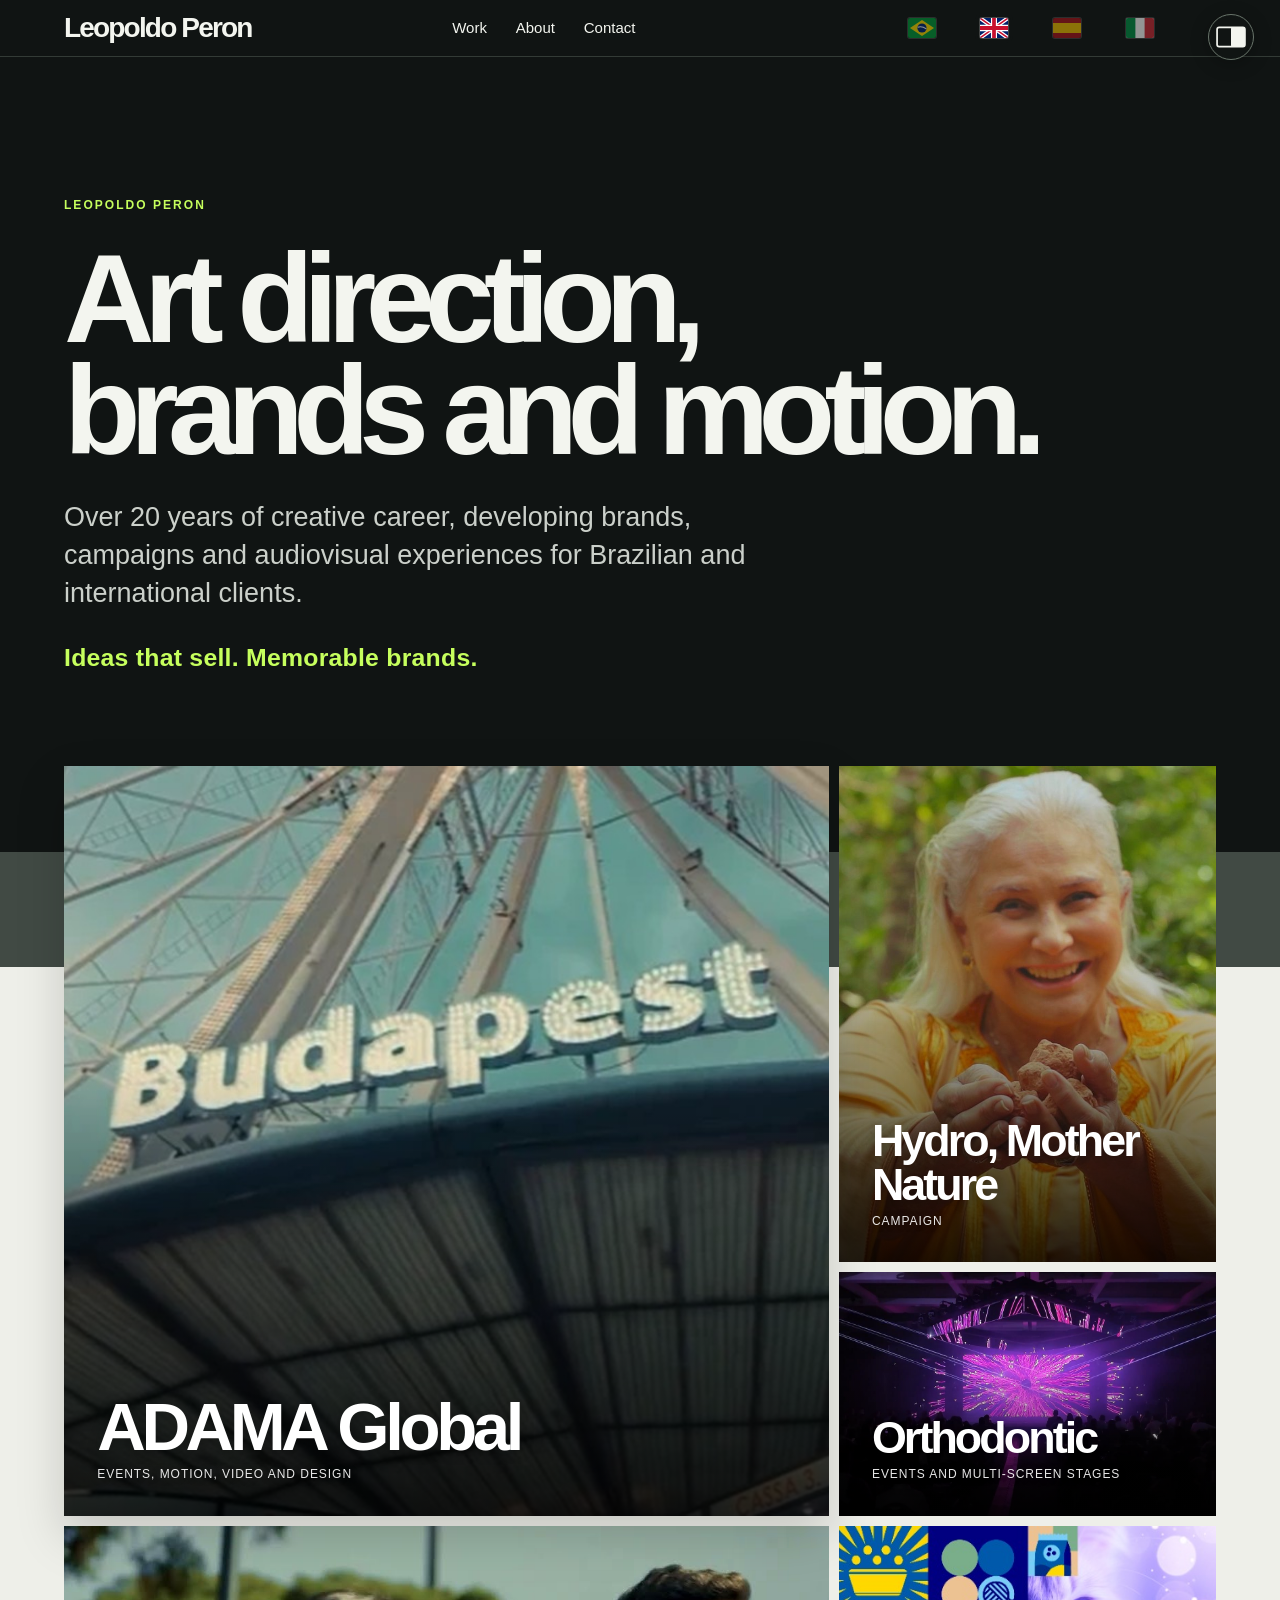
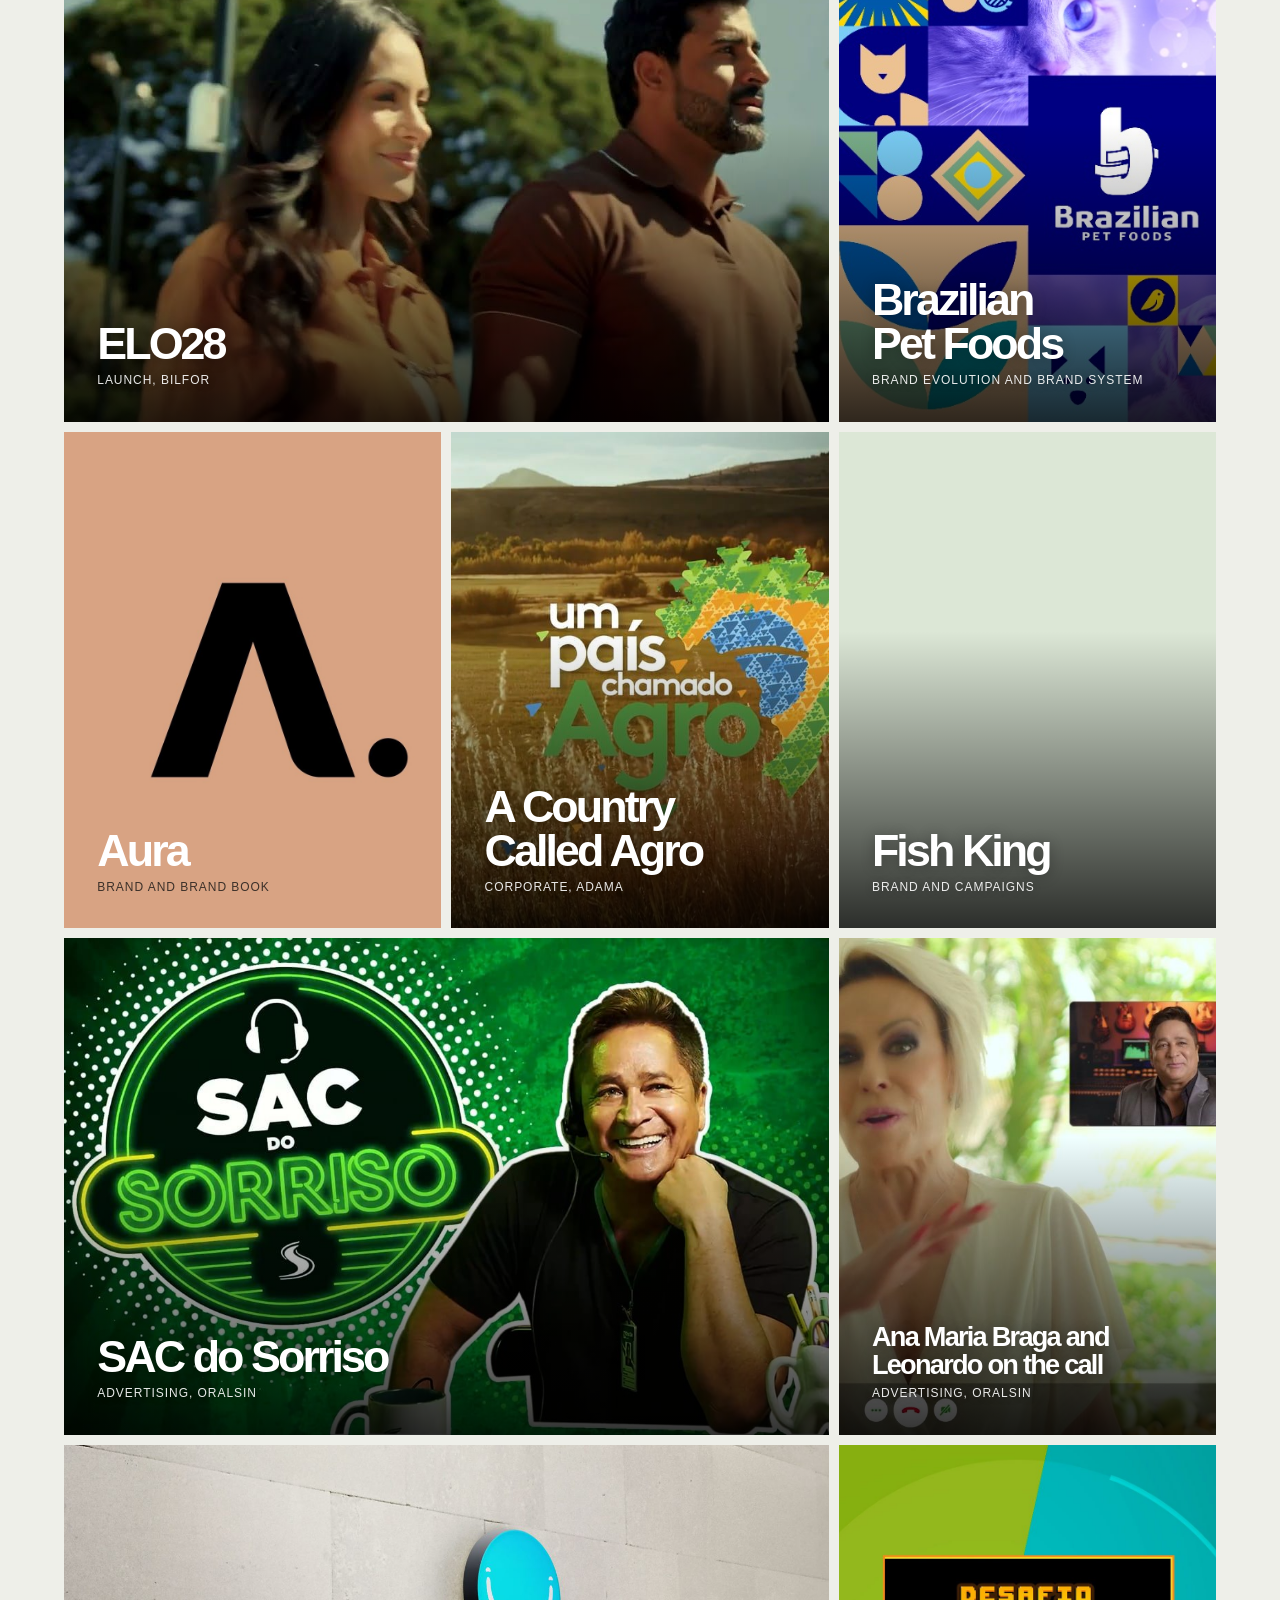
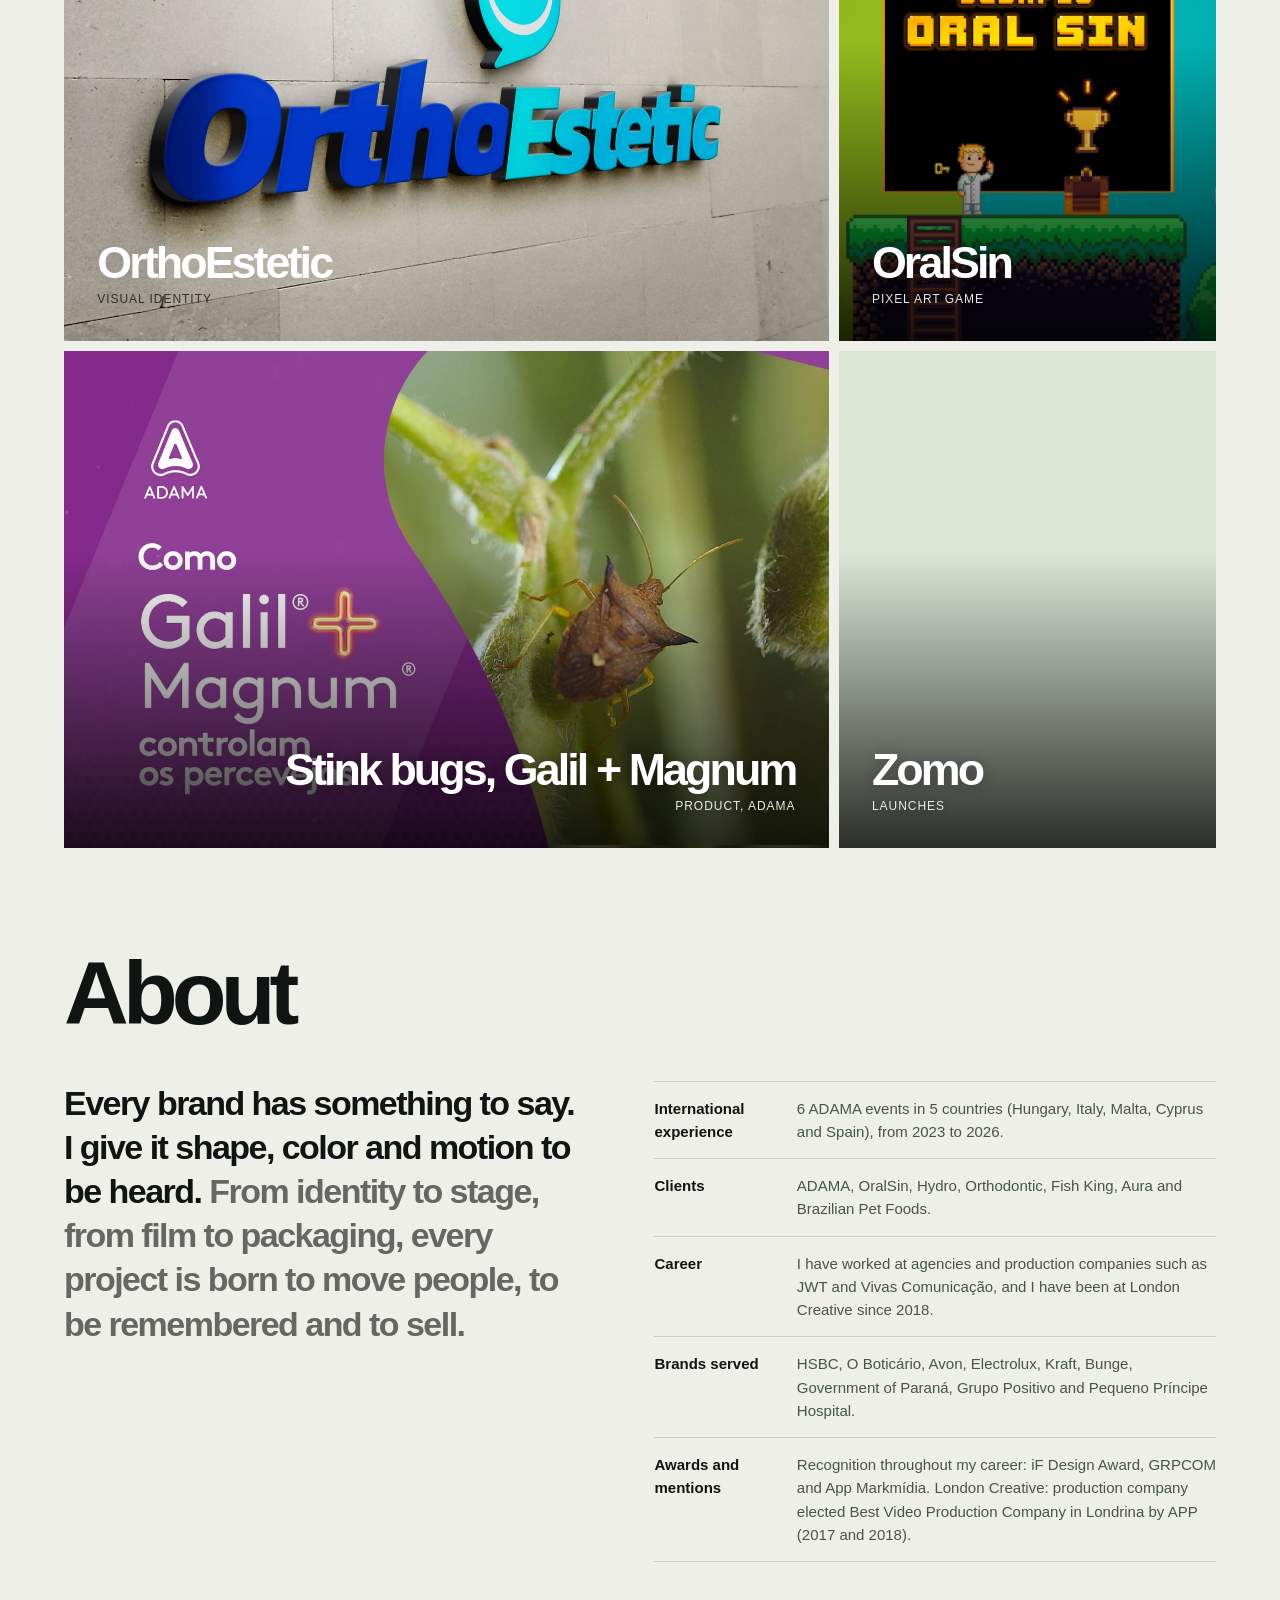
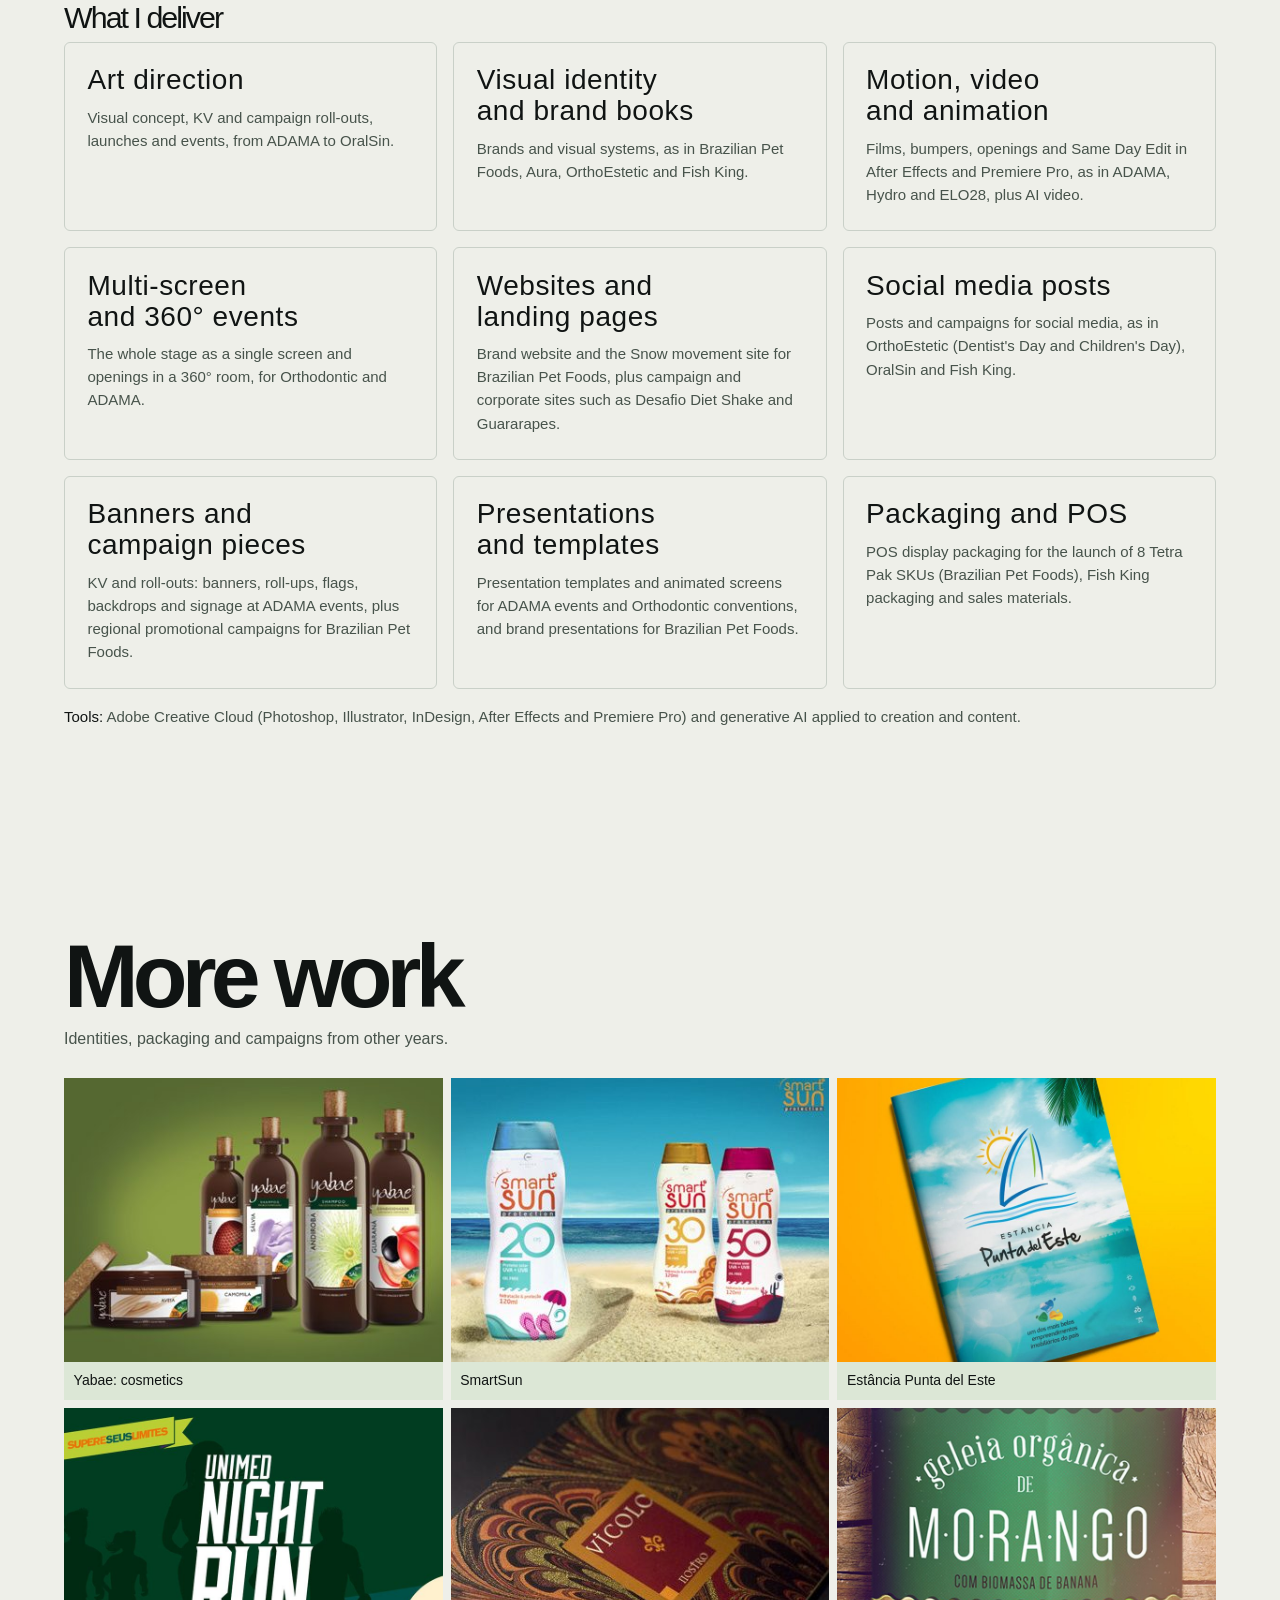
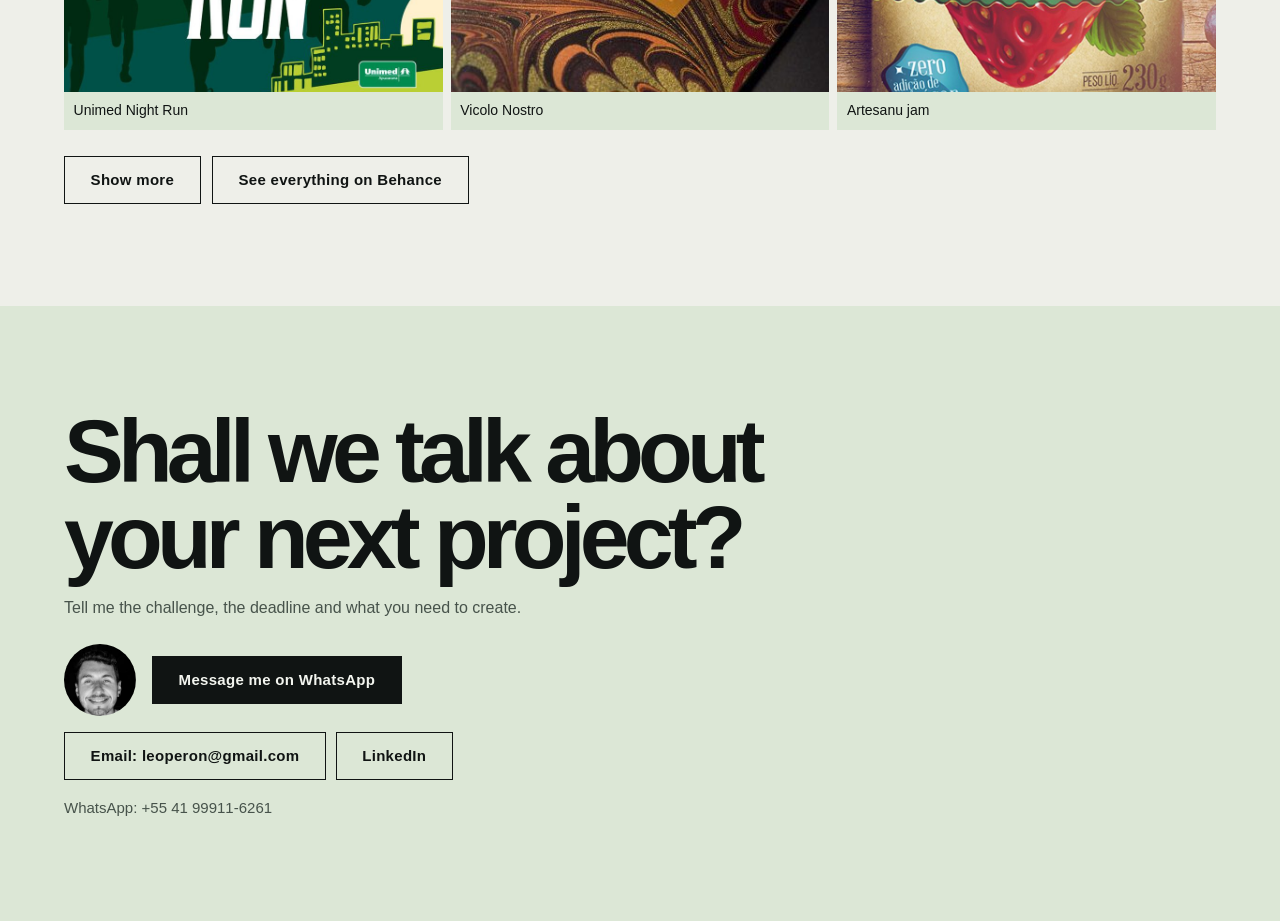
==== commit 16e46417: "Reorder Hydro, Brazilian Pet Foods and Agro on the home page" ====
--- a/index.html
+++ b/index.html
@@ -539,24 +539,24 @@
 <div class='mosaic' id='trabalhos'><button class="tile t-a" style="--ga:.3;--fp:50% 50%" type="button" data-case="adama" aria-haspopup="dialog" aria-label="ADAMA Global: abrir case">
   <img src="img/adama/budapeste/aftermovie.jpg" width="1280" height="720" alt="Frame de ADAMA Global: sala 360° com a tela do evento Field to Future" loading="lazy" decoding="async">
   <span class="cap"><span class="wtitle">ADAMA Global</span><span class="wmeta">Eventos, motion, vídeos e design</span></span>
-</button><button class="tile c4r2" style="--ga:.6" type="button" data-case="brpet" aria-haspopup="dialog" aria-label="Brazilian Pet Foods: abrir case">
-  <img src="img/brpet/capa.jpg?v=2" width="474" height="587" alt="Capa do case Brazilian Pet Foods: evolução da marca e brand system" loading="lazy" decoding="async">
-  <span class="cap"><span class="wtitle">Brazilian Pet Foods</span><span class="wmeta">Evolução da marca e brand system</span></span>
+</button><button class="tile c4r2" style="--ga:.5" type="button" data-case="hydro" aria-haspopup="dialog" aria-label="Hydro, Mãe Natureza: abrir case">
+  <img src="img/hydro/capa.jpg" width="1600" height="1000" alt="Capa do case Hydro, Mãe Natureza: campanha" loading="lazy" decoding="async">
+  <span class="cap"><span class="wtitle">Hydro, Mãe Natureza</span><span class="wmeta">Campanha</span></span>
 </button><button class="tile c4r1" style="--ga:.15" type="button" data-case="orthodontic" aria-haspopup="dialog" aria-label="Orthodontic: abrir case">
   <img src="img/orthodontic/video.jpg" width="1280" height="720" alt="Capa do case Orthodontic: eventos e multitelas" loading="lazy" decoding="async">
   <span class="cap"><span class="wtitle">Orthodontic</span><span class="wmeta">Eventos e multitelas</span></span>
 </button><button class="tile w c8r2" style="--ga:.3;--fp:50% 28%" type="button" data-case="elo28" aria-haspopup="dialog" aria-label="ELO28: abrir case">
   <img src="img/elo28/capa.jpg" width="1600" height="1000" alt="Capa do case ELO28: lançamento, Bilfor" loading="lazy" decoding="async">
   <span class="cap"><span class="wtitle">ELO28</span><span class="wmeta">Lançamento, Bilfor</span></span>
+</button><button class="tile c4r2" style="--ga:.6" type="button" data-case="brpet" aria-haspopup="dialog" aria-label="Brazilian Pet Foods: abrir case">
+  <img src="img/brpet/capa.jpg?v=2" width="474" height="587" alt="Capa do case Brazilian Pet Foods: evolução da marca e brand system" loading="lazy" decoding="async">
+  <span class="cap"><span class="wtitle">Brazilian Pet Foods</span><span class="wmeta">Evolução da marca e brand system</span></span>
+</button><button class="tile c4r2 ink" type="button" data-case="aura" aria-haspopup="dialog" aria-label="Aura: abrir case">
+  <img src="img/aura/capa.jpg?v=2" width="1600" height="1000" alt="Capa do case Aura: marca e brand book" loading="lazy" decoding="async">
+  <span class="cap"><span class="wtitle">Aura</span><span class="wmeta">Marca e brand book</span></span>
 </button><button class="tile c4r2" style="--ga:.4;--fp:74% 50%" type="button" data-case="agro" aria-haspopup="dialog" aria-label="Um País Chamado Agro: abrir case">
   <img src="img/agro/capa.jpg" width="1600" height="1000" alt="Capa do case Um País Chamado Agro: institucional, ADAMA" loading="lazy" decoding="async">
   <span class="cap"><span class="wtitle">Um País Chamado Agro</span><span class="wmeta">Institucional, ADAMA</span></span>
-</button><button class="tile c4r2 ink" type="button" data-case="aura" aria-haspopup="dialog" aria-label="Aura: abrir case">
-  <img src="img/aura/capa.jpg?v=2" width="1600" height="1000" alt="Capa do case Aura: marca e brand book" loading="lazy" decoding="async">
-  <span class="cap"><span class="wtitle">Aura</span><span class="wmeta">Marca e brand book</span></span>
-</button><button class="tile c4r2" style="--ga:.5" type="button" data-case="hydro" aria-haspopup="dialog" aria-label="Hydro, Mãe Natureza: abrir case">
-  <img src="img/hydro/capa.jpg" width="1600" height="1000" alt="Capa do case Hydro, Mãe Natureza: campanha" loading="lazy" decoding="async">
-  <span class="cap"><span class="wtitle">Hydro, Mãe Natureza</span><span class="wmeta">Campanha</span></span>
 </button><button class="tile c4r2" style="--ga:.5" type="button" data-case="fishking" aria-haspopup="dialog" aria-label="Fish King: abrir case">
   <img src="img/fishking/capa.jpg" width="1600" height="1000" alt="Capa do case Fish King: marca e campanhas" loading="lazy" decoding="async">
   <span class="cap"><span class="wtitle">Fish King</span><span class="wmeta">Marca e campanhas</span></span>
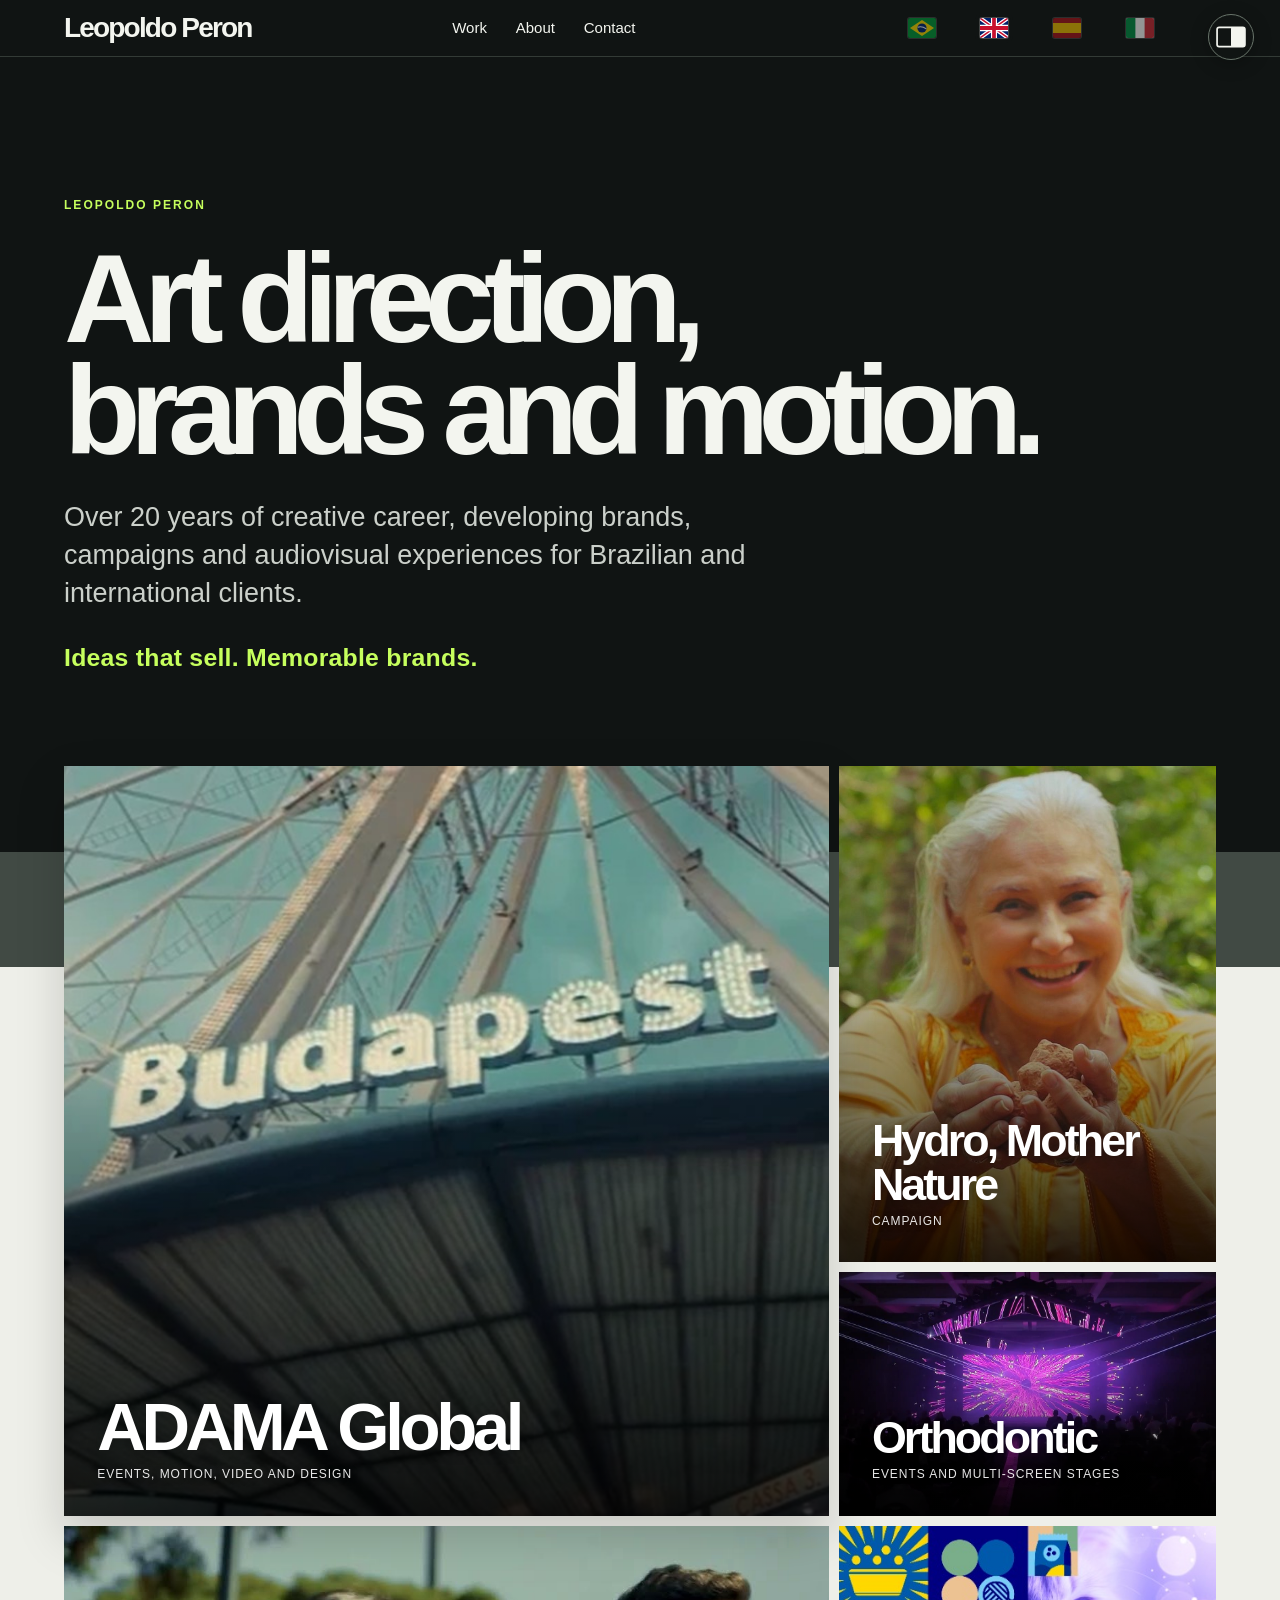
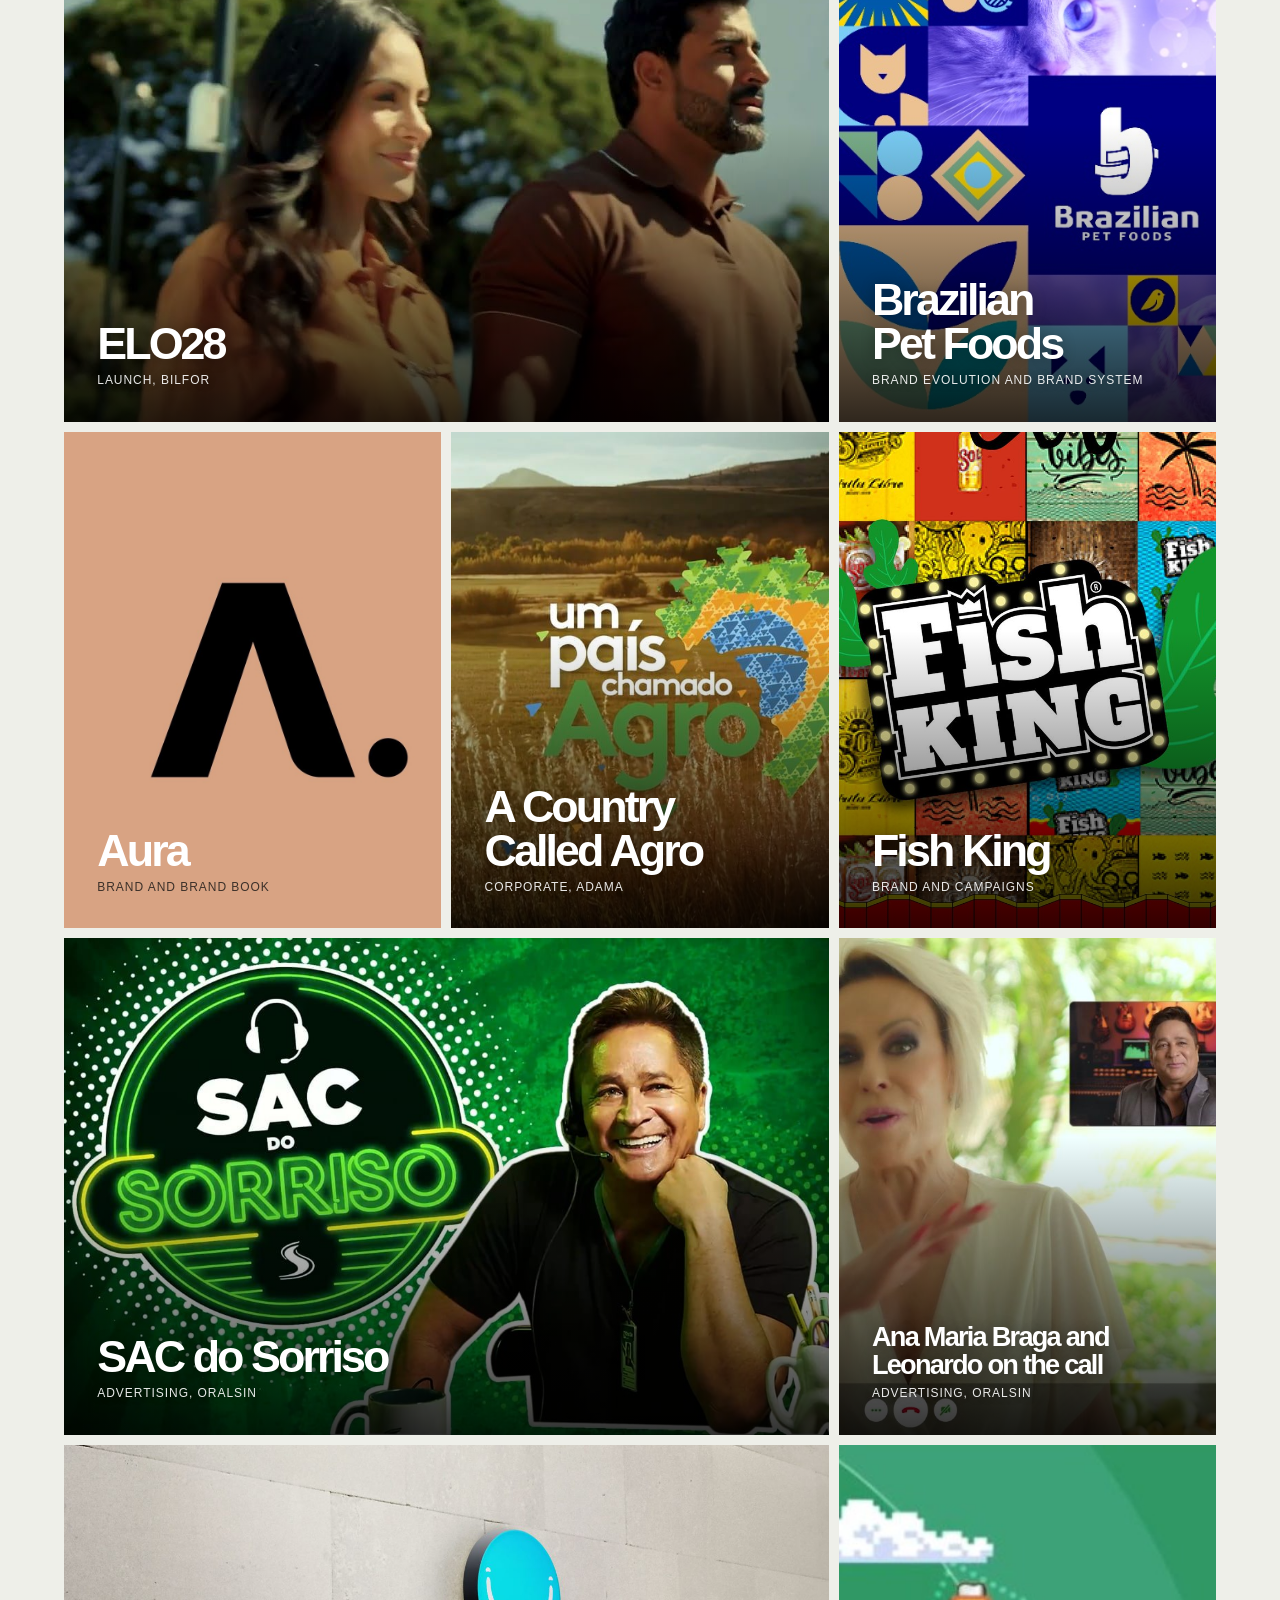
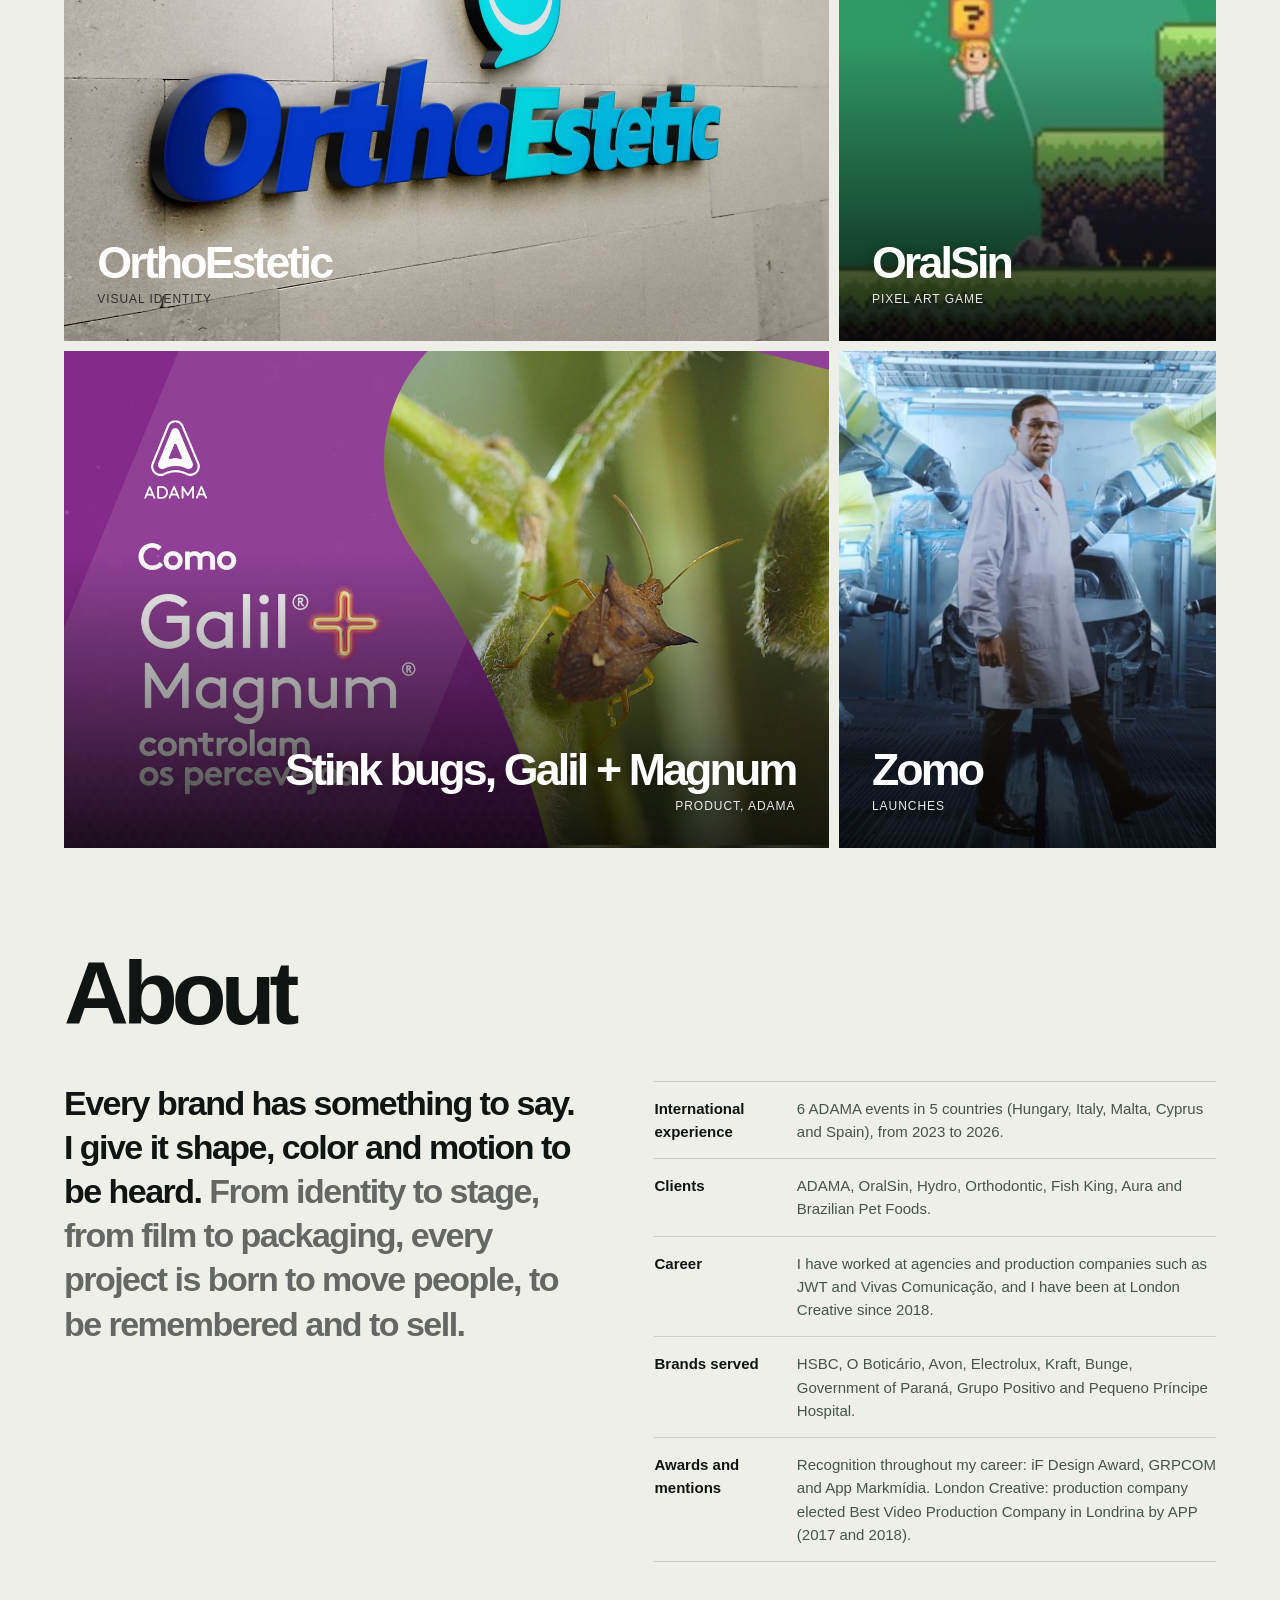
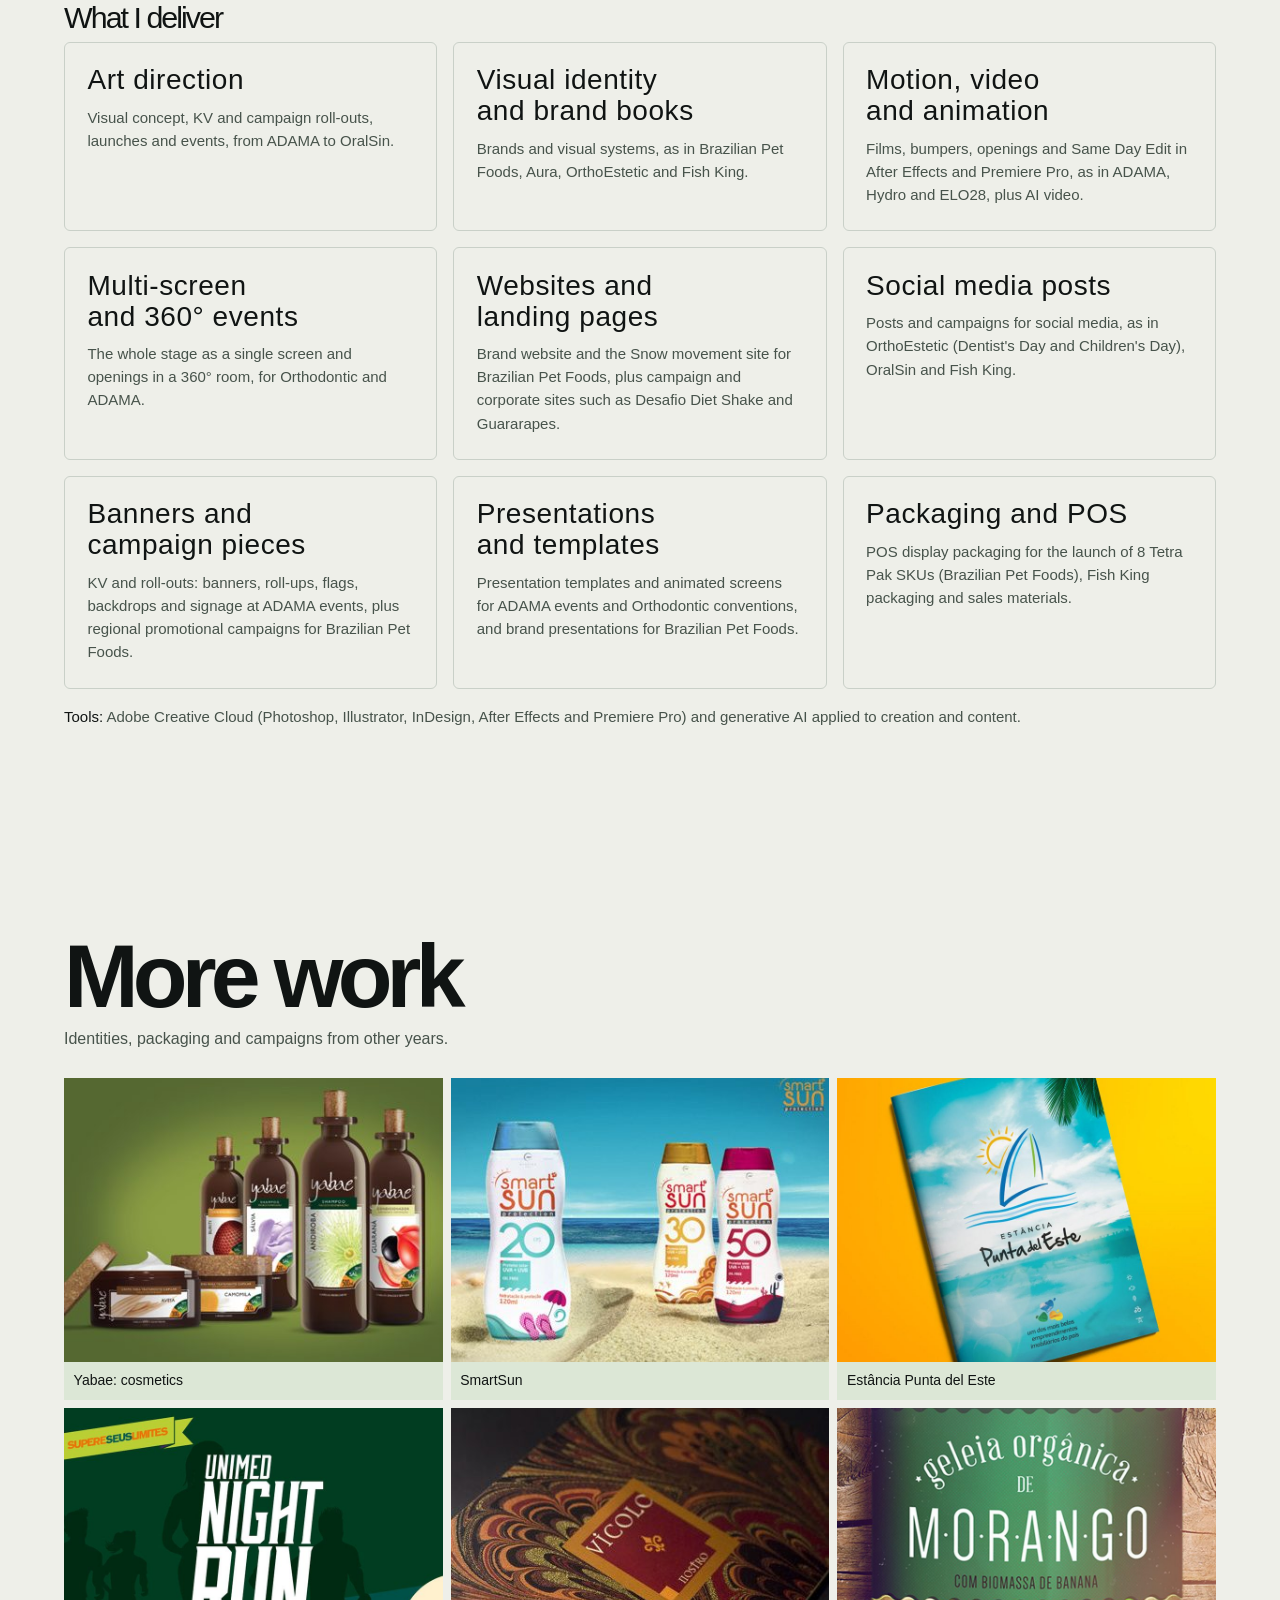
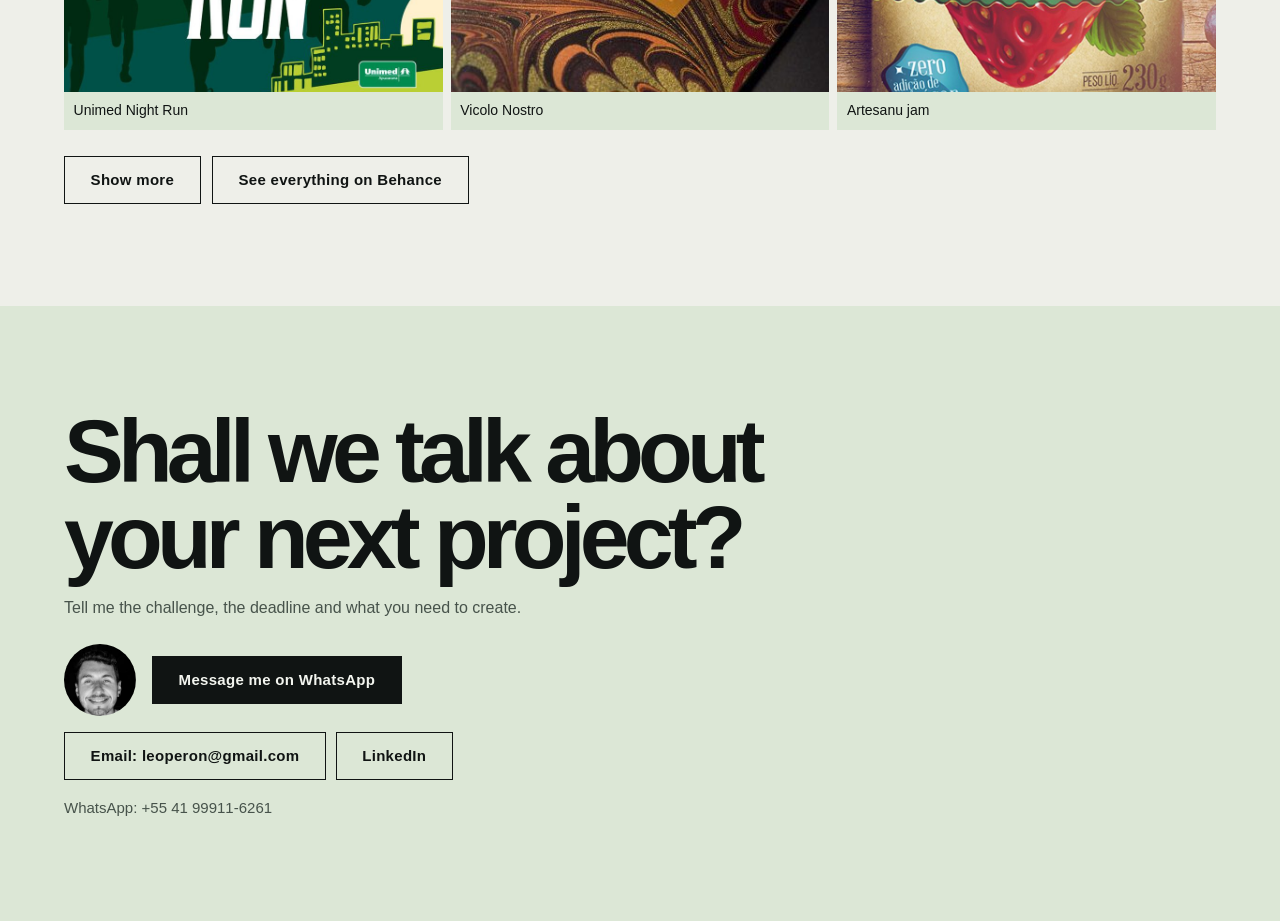
==== commit 214a0476: "Use the Week 1 gameplay frame on the OralSin project card" ====
--- a/index.html
+++ b/index.html
@@ -569,8 +569,8 @@
 </button><button class="tile w c8r2 ink" style="--fp:68% 50%" type="button" data-case="orthoestetic" aria-haspopup="dialog" aria-label="OrthoEstetic: abrir case">
   <img src="img/orthoestetic/capa.jpg" width="1600" height="1000" alt="Capa do case OrthoEstetic: identidade visual" loading="lazy" decoding="async">
   <span class="cap"><span class="wtitle">OrthoEstetic</span><span class="wmeta">Identidade visual</span></span>
-</button><button class="tile c4r2" style="--ga:.35;--fp:50% 38%" type="button" data-case="oralsin" aria-haspopup="dialog" aria-label="OralSin: abrir case">
-  <img src="img/oralsin/capa.jpg" width="1600" height="1000" alt="Capa do case OralSin: game em pixel art" loading="lazy" decoding="async">
+</button><button class="tile c4r2" style="--ga:.35;--fp:26% 38%" type="button" data-case="oralsin" aria-haspopup="dialog" aria-label="OralSin: abrir case">
+  <img src="img/oralsin/capa-semana-1.jpg" width="712" height="400" alt="Capa do case OralSin: game em pixel art" loading="lazy" decoding="async">
   <span class="cap"><span class="wtitle">OralSin</span><span class="wmeta">Game em pixel art</span></span>
 </button><button class="tile w c8r2 capr" style="--ga:.4;--fp:0% 50%" type="button" data-case="percevejos" aria-haspopup="dialog" aria-label="Percevejos, Galil + Magnum: abrir case">
   <img src="img/percevejos/capa.jpg" width="1600" height="1000" alt="Capa do case Percevejos, Galil + Magnum: produto, ADAMA" loading="lazy" decoding="async">
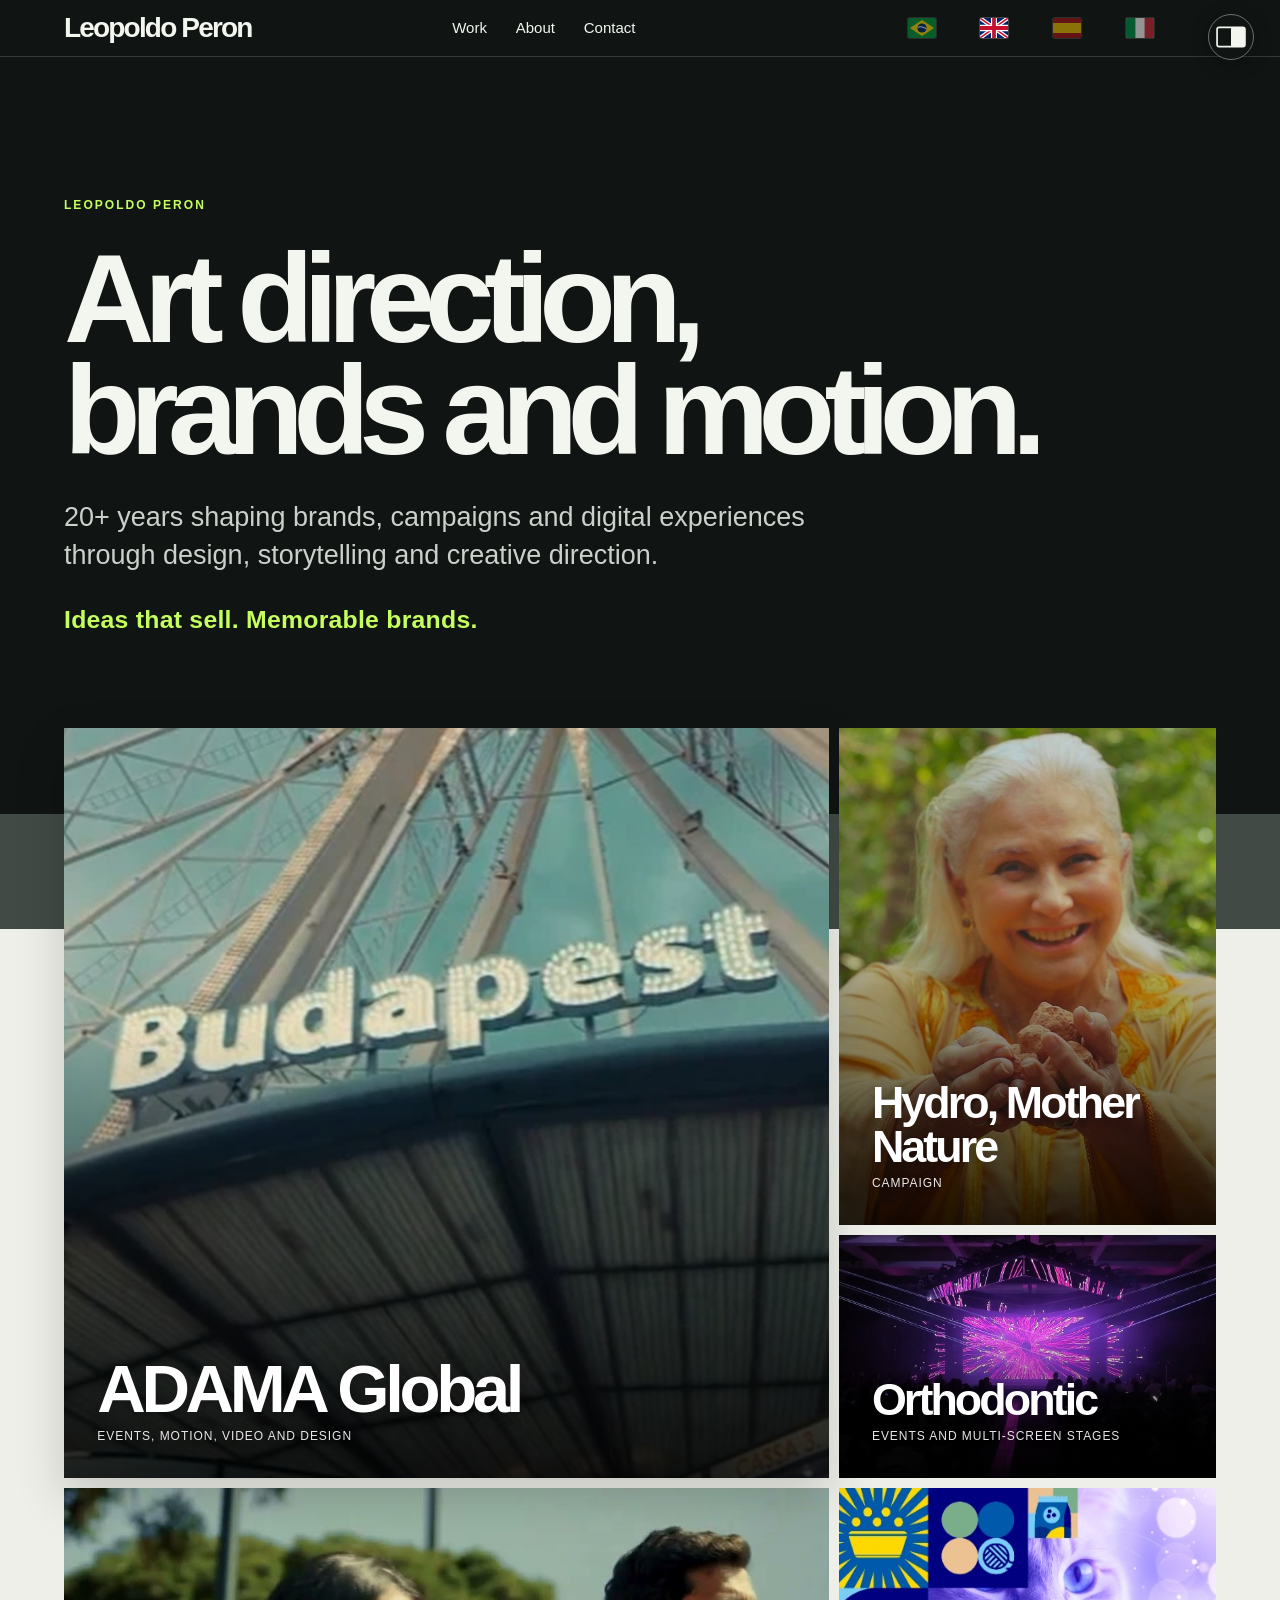
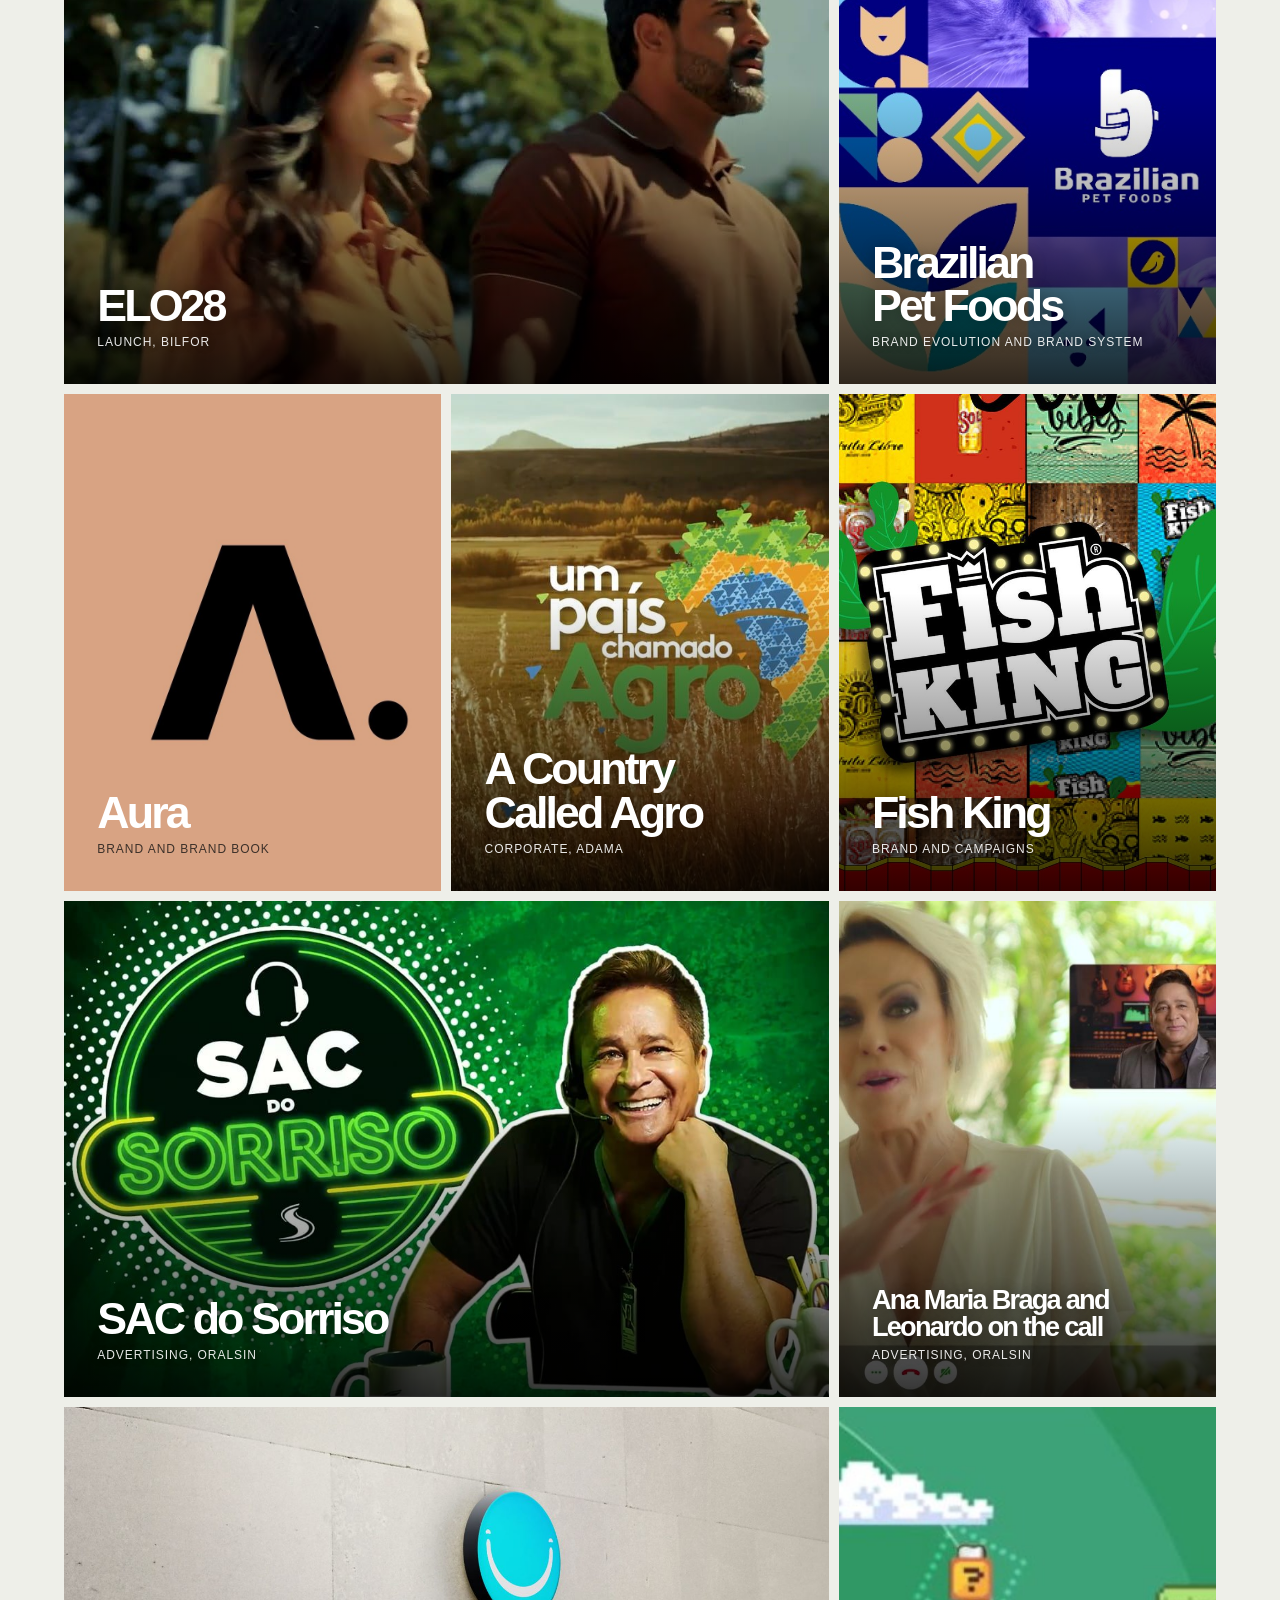
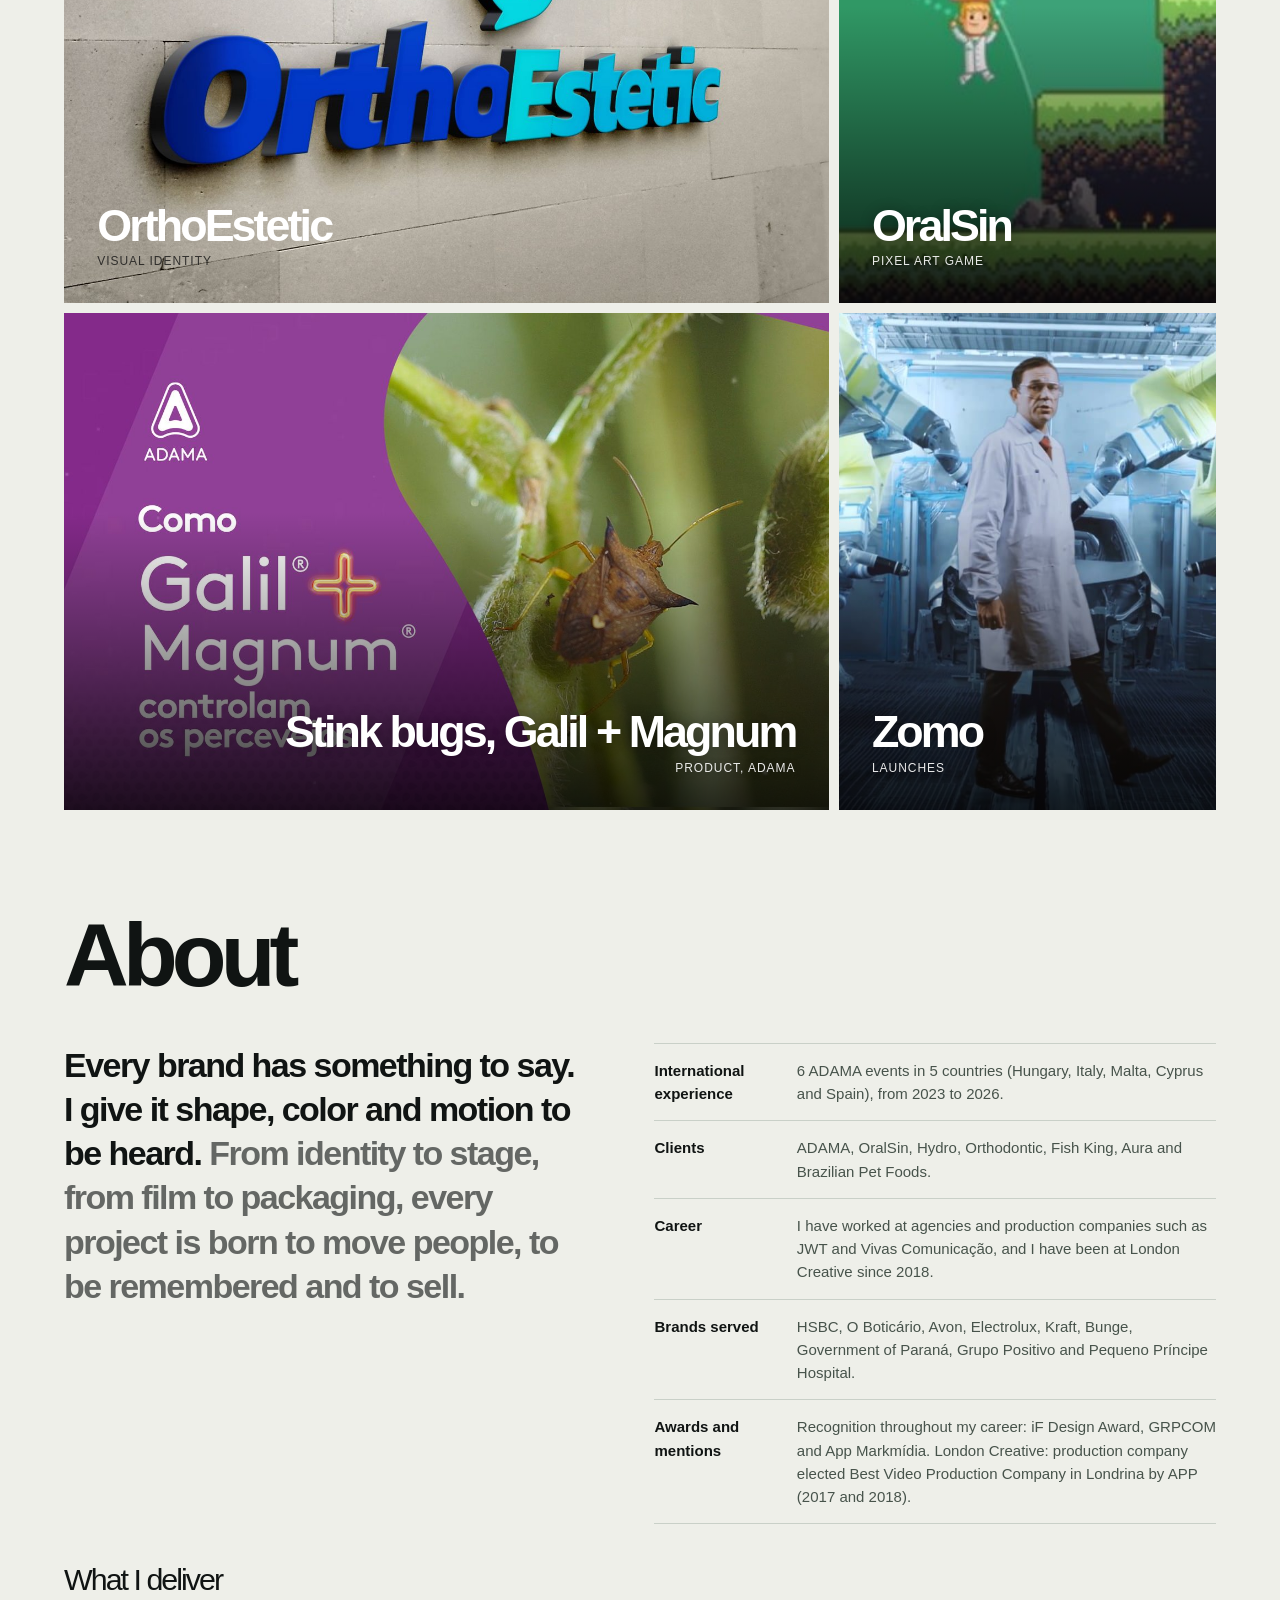
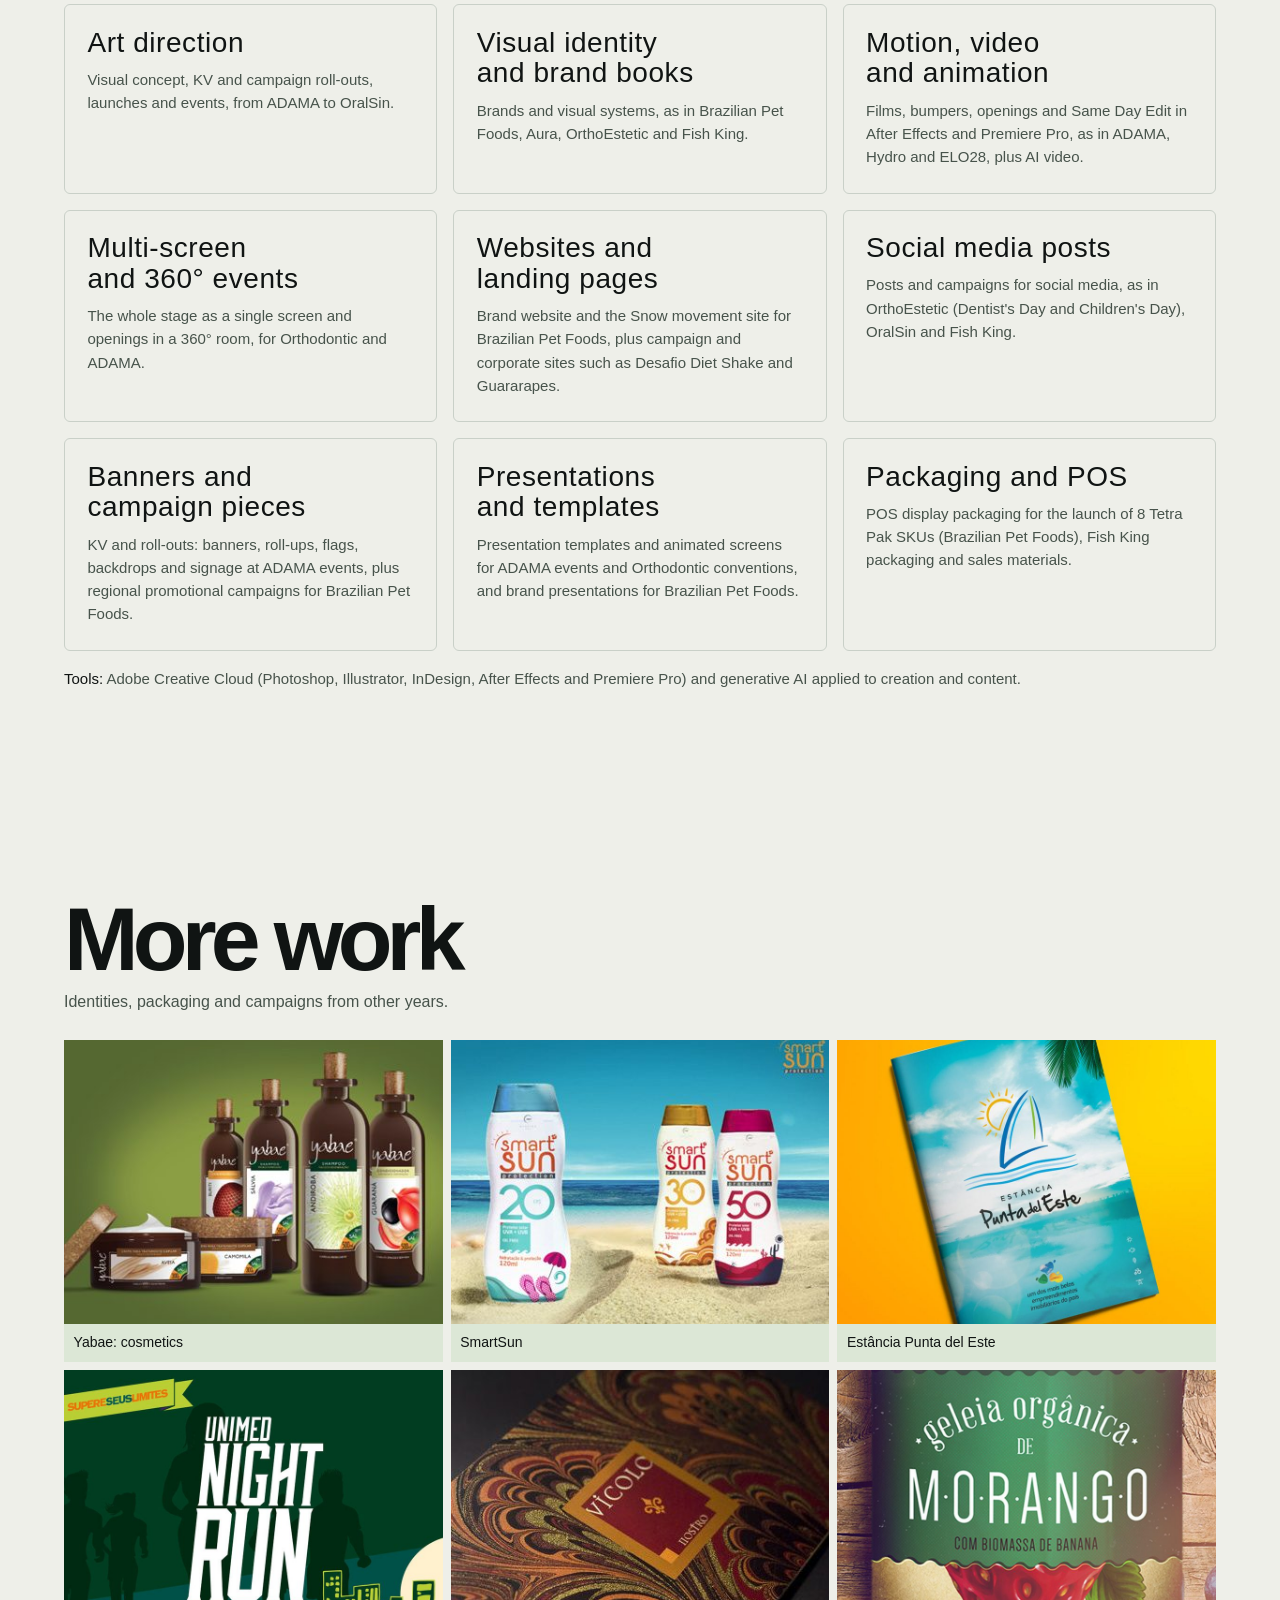
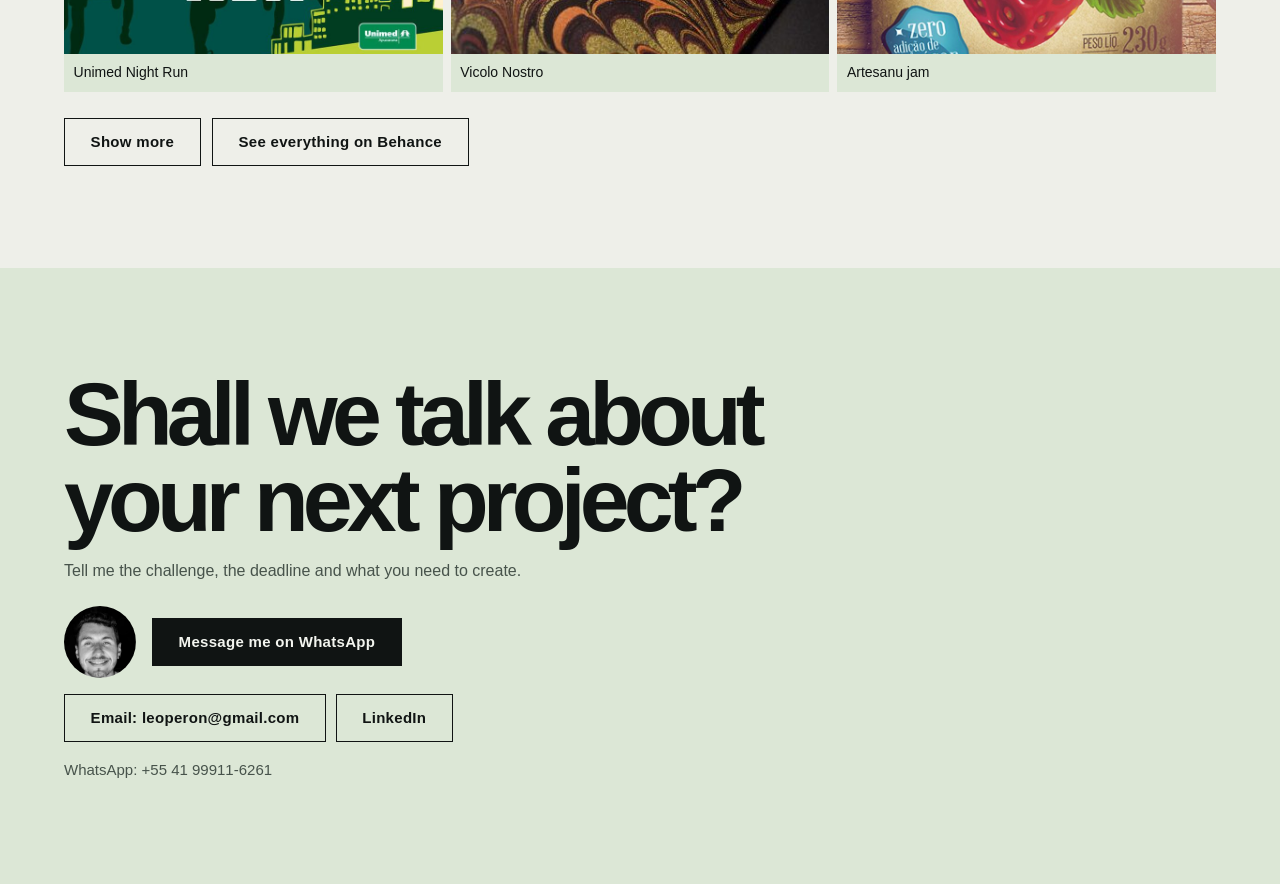
==== commit e5412bc8: "Refine portfolio introduction copy in index.html" ====
--- a/index.html
+++ b/index.html
@@ -531,7 +531,7 @@
   <div class="wrap">
     <p class="intro-name">Leopoldo Peron</p>
     <h1 id="intro-t"><span class="hero-line hero-direction"><span>Direção</span> <span>de arte,</span></span><span class="hero-line">marcas e</span><span class="hero-line">movimento.</span></h1>
-    <p class="intro-text">Mais de 20 anos de trajetória criativa, desenvolvendo marcas, campanhas e experiências audiovisuais para clientes nacionais e internacionais.</p>
+    <p class="intro-text">Mais de 20 anos criando marcas, campanhas e experiências digitais por meio do design, da narrativa e da direção de arte.</p>
     <p class="intro-sig">Ideias que vendem. Marcas memoráveis.</p>
   </div>
 </section>
@@ -627,6 +627,7 @@
    <p class="meta">Banners e peças de campanha · Apresentações e templates · Motion e vídeo · Eventos multitelas e 360°</p>
    <h2 id="t-adama">ADAMA Global</h2>
    <p class="lede">Seis encontros globais, cinco países e uma experiência visual própria para cada evento.</p>
+   <p class="case-role"><strong>Meu papel</strong><br>Com a London Creative, ajudei a criar e executar a identidade visual dos encontros globais da ADAMA. Em Budapeste, trabalhei na criação do conceito visual e em sua aplicação nas peças do evento e no Spotlight Awards, além de dar suporte durante o evento.</p>
   </header>
   <figure class="hero wide"><img src="img/adama/budapeste/aftermovie.jpg" width="1280" height="720" alt="Now We Grow, Budapeste 2026: imagem do aftermovie" decoding="async"></figure>
   <div class='evtop'><p class='evtop-t'>6 eventos em 5 países, de 2023 a 2026</p><nav class='evnav' aria-label='Os 6 eventos'><button type="button" data-goto="ev-budapeste">Now We Grow<span>Budapeste, 2026</span></button><button type="button" data-goto="ev-milao">Field to Future<span>Milão, 2026</span></button><button type="button" data-goto="ev-malta">Own The Moment<span>Malta, 2025</span></button><button type="button" data-goto="ev-chipre">Take The Field<span>Pafos, 2025</span></button><button type="button" data-goto="ev-barcelona">Further Together<span>Barcelona, 2024</span></button><button type="button" data-goto="ev-garda">The Road<span>Lago di Garda, 2023</span></button></nav></div>
@@ -658,9 +659,10 @@
    <p class="meta">Identidade visual · Embalagens · Posts para redes sociais · Campanhas</p>
    <h2 id="t-fishking">Fish King</h2>
    <p class="lede">Da Kombi ao restaurante com identidade própria: marca, embalagem, fachada e campanha.</p>
+   <p class="case-role"><strong>Meu papel</strong><br>Criei a marca e a identidade visual para a transição do food truck para o restaurante. Usei o mar como ponto de partida para o logotipo, as ilustrações e a padronagem, levando o sistema às embalagens e à fachada.</p>
   </header>
   <div class="vgroup"><div class="video" data-poster><img src="img/fishking/video.jpg" width="1600" height="1000" alt="Vídeo de Fish King" loading="lazy" decoding="async"><button class="play" type="button" data-vimeo="806755643" data-h="26beec7dbf" aria-label="Reproduzir vídeo: Campanha Quaresma"><svg viewBox="0 0 64 64" aria-hidden="true"><circle cx="32" cy="32" r="31" fill="rgba(0,0,0,.55)" stroke="#fff" stroke-width="2"/><path d="M26 20l20 12-20 12z" fill="#fff"/></svg></button></div><ul class='vlist' aria-label='Vídeos'><li><button type="button" data-pick="806755643" data-h="26beec7dbf" aria-pressed="true">Campanha Quaresma</button></li><li><button type="button" data-pick="806752246" data-h="4185e00b3d" aria-pressed="false">The Prince</button></li><li><button type="button" data-pick="392017433" data-h="48bcfd4f28" aria-pressed="false">Chegada Fishandchipson</button></li></ul></div>
-  <dl class="facts brief"><div><dt>Contexto e desafio</dt><dd><p>Transformar um food truck de frutos do mar em um restaurante com identidade completa.</p></dd></div><div><dt>Meu papel</dt><dd><p>Identidade visual e marca.</p></dd></div><div><dt>Ideia e solução</dt><dd><p>Apetite visual, elegância lúdica e o mar como linguagem.</p></dd></div><div><dt>Principais entregas</dt><dd><p>Criei a marca e o sistema visual: logotipo, padronagem, embalagem e fachada.</p><ul class='hl'><li>Identidade completa: logotipo, padronagem e as ilustrações do barco e do mar.</li><li>Embalagens: saco, papel manteiga e papel jornal.</li><li>Fachada em container, pensada para o parque.</li><li>Cardápio e imagens para o iFood.</li><li>Campanhas em vídeo.</li></ul></dd></div><div><dt>Créditos</dt><dd><p>Cliente: Fish King. Marca: Leopoldo Peron. Campanhas: London Creative.</p></dd></div></dl>
+  <dl class="facts brief"><div><dt>Contexto e desafio</dt><dd><p>Transformar um food truck de frutos do mar em um restaurante com identidade completa.</p></dd></div><div><dt>Ideia e solução</dt><dd><p>Apetite visual, elegância lúdica e o mar como linguagem.</p></dd></div><div><dt>Principais entregas</dt><dd><p>Criei a marca e o sistema visual: logotipo, padronagem, embalagem e fachada.</p><ul class='hl'><li>Identidade completa: logotipo, padronagem e as ilustrações do barco e do mar.</li><li>Embalagens: saco, papel manteiga e papel jornal.</li><li>Fachada em container, pensada para o parque.</li><li>Cardápio e imagens para o iFood.</li><li>Campanhas em vídeo.</li></ul></dd></div><div><dt>Créditos</dt><dd><p>Cliente: Fish King. Marca: Leopoldo Peron. Campanhas: London Creative.</p></dd></div></dl>
   <div class="gallery mosaic"><figure class="c2 r2"><video autoplay loop muted playsinline preload="metadata" poster="img/fishking/13.jpg" width="1280" height="720" aria-label="Animação do logotipo Fish King"><source src="img/fishking/fk-assinatura.mp4" type="video/mp4"></video></figure><figure class="r2"><img src="img/fishking/7.jpg" width="1600" height="1000" alt="Fachada em container iluminada à noite, com mesas no parque" loading="lazy" decoding="async"></figure><figure><img src="img/fishking/12.jpg" width="1600" height="1000" alt="Hambúrguer de pescada com maionese e folhas" loading="lazy" decoding="async"></figure><figure><img src="img/fishking/9.jpg" width="1600" height="1000" alt="Porção Shrimp and Chips em embalagem de papel manteiga" loading="lazy" decoding="async"></figure><figure class="c4"><img src="img/fishking/2.jpg" width="1600" height="1000" alt="Faixa ilustrada com peixes e algas sobre fundo azul" loading="lazy" decoding="async"></figure><figure class="c2 r2"><img src="img/fishking/8.jpg" width="1600" height="1000" alt="Fachada em container com personagem da campanha em frente" loading="lazy" decoding="async"></figure><figure class="c2"><img src="img/fishking/15.jpg" width="1600" height="900" alt="Logotipo Fish King sobre padronagem colorida" loading="lazy" decoding="async"></figure><figure><video autoplay loop muted playsinline preload="metadata" poster="img/fishking/16.jpg" width="1280" height="720" aria-label="Cena do filme, Fish King"><source src="img/fishking/fk-palhaco.mp4" type="video/mp4"></video></figure><figure><video autoplay loop muted playsinline preload="metadata" poster="img/fishking/17.jpg" width="1280" height="720" aria-label="Cena do filme, Fish King"><source src="img/fishking/fk-estrada.mp4" type="video/mp4"></video></figure><figure class="r2"><img src="img/fishking/4.jpg" width="1600" height="1000" alt="Ilustração tipográfica em azul com frases e elementos do mar" loading="lazy" decoding="async"></figure><figure class="c2"><img src="img/fishking/10.jpg" width="1600" height="1000" alt="Porção “Tarrafada” de frutos do mar fritos" loading="lazy" decoding="async"></figure><figure class="r2"><img src="img/fishking/6.jpg" width="1600" height="1000" alt="Papel jornal com a manchete “The Fish King”" loading="lazy" decoding="async"></figure><figure class="c2"><img src="img/fishking/5.jpg" width="1600" height="1000" alt="Embalagens de papel kraft com laço vermelho e logotipo Fish King" loading="lazy" decoding="async"></figure><figure class="c2 r2"><img src="img/fishking/3.jpg" width="1600" height="1000" alt="Padronagem com barquinhos e peixes coloridos" loading="lazy" decoding="async"></figure><figure class="c2"><img src="img/fishking/1.jpg" width="1600" height="1000" alt="Ilustração de barco colorido sobre ondas, parte do sistema visual" loading="lazy" decoding="async"></figure><figure><video autoplay loop muted playsinline preload="metadata" poster="img/fishking/14.jpg" width="1280" height="720" aria-label="The Prince, hambúrguer de pescada"><source src="img/fishking/fk-prince.mp4" type="video/mp4"></video></figure><figure><img src="img/fishking/11.jpg" width="1600" height="1000" alt="Post “segredo revelado” com hambúrguer" loading="lazy" decoding="async"></figure></div>
   <footer class="dlg-cta"><p>Quer algo assim para a sua marca ou evento?</p><a class="btn" href="#contato" data-close>Fale sobre seu projeto</a></footer>
  </article>
@@ -672,9 +674,10 @@
    <p class="meta">Campanha · Roteiro e direção de arte · Motion e vídeo</p>
    <h2 id="t-hydro">Hydro, Mãe Natureza</h2>
    <p class="lede">Mais de cem anos de história contados como orgulho, origem e sustentabilidade, com Fafá de Belém.</p>
+   <p class="case-role"><strong>Meu papel</strong><br>Escrevi o roteiro, assinei a direção de arte e participei da produção com a London Creative. O roteiro aproxima a Hydro de suas raízes no Pará, com Fafá de Belém como voz da campanha e a natureza como fio condutor.</p>
   </header>
   <div class="vgroup"><div class="video" data-poster><img src="img/hydro/video.jpg" width="1600" height="1000" alt="Vídeo de Hydro, Mãe Natureza" loading="lazy" decoding="async"><button class="play" type="button" data-vimeo="889882404" data-h="b77f75dc16" aria-label="Reproduzir vídeo: Mãe Natureza"><svg viewBox="0 0 64 64" aria-hidden="true"><circle cx="32" cy="32" r="31" fill="rgba(0,0,0,.55)" stroke="#fff" stroke-width="2"/><path d="M26 20l20 12-20 12z" fill="#fff"/></svg></button></div></div>
-  <dl class="facts brief"><div><dt>Contexto e desafio</dt><dd><p>Unir uma gigante global do alumínio às raízes do Pará, com Fafá de Belém como voz e presença da campanha.</p></dd></div><div><dt>Meu papel</dt><dd><p>Roteiro, direção de arte e produção.</p></dd></div><div><dt>Ideia e solução</dt><dd><p>Fafá de Belém como a voz da origem, e a mãe natureza como fio condutor da história da marca.</p></dd></div><div><dt>Principais entregas</dt><dd><p>Escrevi o roteiro, assinei a direção de arte e participei da produção, junto com a London Creative.</p></dd></div><div><dt>Créditos</dt><dd><p>Cliente: Hydro. Criação e produção: Leopoldo Peron, London Creative. Direção: Lydia Damian.</p></dd></div></dl>
+  <dl class="facts brief"><div><dt>Contexto e desafio</dt><dd><p>Unir uma gigante global do alumínio às raízes do Pará, com Fafá de Belém como voz e presença da campanha.</p></dd></div><div><dt>Ideia e solução</dt><dd><p>Fafá de Belém como a voz da origem, e a mãe natureza como fio condutor da história da marca.</p></dd></div><div><dt>Principais entregas</dt><dd><p>Escrevi o roteiro, assinei a direção de arte e participei da produção, junto com a London Creative.</p></dd></div><div><dt>Créditos</dt><dd><p>Cliente: Hydro. Criação e produção: Leopoldo Peron, London Creative. Direção: Lydia Damian.</p></dd></div></dl>
   <div class="gallery"><figure><img src="img/hydro/1.jpg" width="1600" height="1000" alt="Fafá de Belém de braços abertos, em meio à floresta" loading="lazy" decoding="async"></figure><figure><img src="img/hydro/2.jpg" width="1600" height="1000" alt="Fafá de Belém falando à câmera, à beira do rio" loading="lazy" decoding="async"></figure><figure><img src="img/hydro/3.jpg" width="1600" height="1000" alt="Vista aérea da planta industrial da Hydro, com a frase “mais de 15 mil empregos”" loading="lazy" decoding="async"></figure><figure><img src="img/hydro/4.jpg" width="1600" height="1000" alt="Trabalhador da Hydro de capacete e óculos de proteção, sorrindo" loading="lazy" decoding="async"></figure><figure><img src="img/hydro/5.jpg" width="1600" height="1000" alt="Vista noturna da cidade com a frase “Presente no Pará desde 1970”" loading="lazy" decoding="async"></figure><figure><img src="img/hydro/6.jpg" width="1600" height="1000" alt="Fafá de Belém com as mãos estendidas à frente, sorrindo" loading="lazy" decoding="async"></figure></div>
   <footer class="dlg-cta"><p>Quer algo assim para a sua marca ou evento?</p><a class="btn" href="#contato" data-close>Fale sobre seu projeto</a></footer>
  </article>
@@ -729,10 +732,11 @@
    <p class="meta">Identidade visual e brand book · Site · Embalagens e PDV · Campanhas promocionais</p>
    <h2 id="t-brpet">Brazilian Pet Foods</h2>
    <p class="lede">Evoluir é natural: a marca deixa de ser só um símbolo e passa a ser um sistema visual, sem perder a essência.</p>
+   <p class="case-role"><strong>Meu papel</strong><br>Conduzi o reposicionamento da Brazilian Pet Foods. Preservei o “b” e redesenhei a faixa verde e amarela para abraçar a letra. Levei essa evolução ao sistema visual, ao manual de marca e ao site que produzi.</p>
   </header>
   <figure class="hero"><img src="img/brpet/5.jpg" width="1600" height="1000" alt="Brazilian Pet Foods: selo institucional “Alimentando momentos” em azul e dourado" decoding="async"></figure>
   
-  <dl class="facts brief"><div><dt>Contexto e desafio</dt><dd><p>A Brazilian cresceu em estrutura, portfólio, pessoas e alcance. Sua marca precisava deixar de ser apenas um símbolo para se tornar um sistema, depois de 30 anos de história.</p><p>O desafio era reger uma marca guarda-chuva com mais de seis submarcas, espalhadas pelo Brasil e pela América Latina, como uma orquestra que precisa soar afinada em cada praça.</p></dd></div><div><dt>Meu papel</dt><dd><p>Reposicionamento e evolução da marca: símbolo, cores, tipografia, sistema visual e manual de marca. Também produzi o website da marca.</p></dd></div><div><dt>Ideia e solução</dt><dd><p>Refinar, não romper. O "b" permanece como guardião da essência, e a faixa verde e amarela passa a abraçar a letra: "Alimentando momentos".</p><p>Trinta anos de estrada e uma marca que já sabia quem era: o trabalho não foi reinventá-la, e sim dar a ela um design mais refinado, à altura de uma nova mensagem.</p></dd></div><div><dt>Principais entregas</dt><dd><p>Conduzi o reposicionamento da marca, de "vendemos comida para cães" para "protegemos e celebramos o vínculo entre tutor e pet", e criei o novo sistema visual, do símbolo às aplicações, com manual de marca e regras de uso.</p><ul class='hl'><li>Símbolo refinado, com mais respiro e a faixa verde e amarela abraçando o "b". Versões monocromática, em três cores sólidas e em 3D.</li><li>Nova tipografia, arredondada e em caixa alta e baixa.</li><li>Paleta com o azul como base, e verde e amarelo com mais profundidade.</li><li>Sistema visual modular: ícones e mosaico, em que cada forma carrega um significado da marca (vitalidade, tecnologia, cuidado, nutrição).</li><li>Selo institucional, uma chancela de tradição, qualidade e legado.</li><li>Aplicações: backdrop, caneca, moletom, sacola e apresentações.</li><li>Manual de marca com as regras de uso.</li><li>Website: <a href="https://brazilianpetfoods.com.br" target="_blank" rel="noopener noreferrer">brazilianpetfoods.com.br<span class="vh"> (abre em nova aba)</span></a>.</li></ul></dd></div><div><dt>Resultado</dt><dd><p><span class="tag">Sistema entregue:</span> o novo sistema visual e o manual de marca, com padrões e regras de uso para que design, comunicação e publicidade falem a mesma língua em todos os formatos.</p><p><span class="tag">Objetivos do projeto:</span> uma identidade mais madura, humana e preparada para embalagens, trade marketing e presença digital, com mais confiança, proximidade e valor emocional, sem perder a solidez institucional.</p></dd></div><div><dt>Créditos</dt><dd><p>Cliente: Brazilian Pet Foods. Criação, direção de arte e website: Leopoldo Peron.</p></dd></div></dl>
+  <dl class="facts brief"><div><dt>Contexto e desafio</dt><dd><p>A Brazilian cresceu em estrutura, portfólio, pessoas e alcance. Sua marca precisava deixar de ser apenas um símbolo para se tornar um sistema, depois de 30 anos de história.</p><p>O desafio era reger uma marca guarda-chuva com mais de seis submarcas, espalhadas pelo Brasil e pela América Latina, como uma orquestra que precisa soar afinada em cada praça.</p></dd></div><div><dt>Ideia e solução</dt><dd><p>Refinar, não romper. O "b" permanece como guardião da essência, e a faixa verde e amarela passa a abraçar a letra: "Alimentando momentos".</p><p>Trinta anos de estrada e uma marca que já sabia quem era: o trabalho não foi reinventá-la, e sim dar a ela um design mais refinado, à altura de uma nova mensagem.</p></dd></div><div><dt>Principais entregas</dt><dd><p>Conduzi o reposicionamento da marca, de "vendemos comida para cães" para "protegemos e celebramos o vínculo entre tutor e pet", e criei o novo sistema visual, do símbolo às aplicações, com manual de marca e regras de uso.</p><ul class='hl'><li>Símbolo refinado, com mais respiro e a faixa verde e amarela abraçando o "b". Versões monocromática, em três cores sólidas e em 3D.</li><li>Nova tipografia, arredondada e em caixa alta e baixa.</li><li>Paleta com o azul como base, e verde e amarelo com mais profundidade.</li><li>Sistema visual modular: ícones e mosaico, em que cada forma carrega um significado da marca (vitalidade, tecnologia, cuidado, nutrição).</li><li>Selo institucional, uma chancela de tradição, qualidade e legado.</li><li>Aplicações: backdrop, caneca, moletom, sacola e apresentações.</li><li>Manual de marca com as regras de uso.</li><li>Website: <a href="https://brazilianpetfoods.com.br" target="_blank" rel="noopener noreferrer">brazilianpetfoods.com.br<span class="vh"> (abre em nova aba)</span></a>.</li></ul></dd></div><div><dt>Resultado</dt><dd><p><span class="tag">Sistema entregue:</span> o novo sistema visual e o manual de marca, com padrões e regras de uso para que design, comunicação e publicidade falem a mesma língua em todos os formatos.</p><p><span class="tag">Objetivos do projeto:</span> uma identidade mais madura, humana e preparada para embalagens, trade marketing e presença digital, com mais confiança, proximidade e valor emocional, sem perder a solidez institucional.</p></dd></div><div><dt>Créditos</dt><dd><p>Cliente: Brazilian Pet Foods. Criação, direção de arte e website: Leopoldo Peron.</p></dd></div></dl>
   <section class="pal"><h3>Paleta</h3><h4>Cores da marca</h4><ul class="sw"><li style="--c:#00007E;--t:#fff"><b>Azul marinho</b><code>#00007E</code><span>confiança e solidez</span></li><li style="--c:#42B1CC;--t:#111"><b>Azul claro</b><code>#42B1CC</code><span></span></li><li style="--c:#035AA7;--t:#fff"><b>Azul royal</b><code>#035AA7</code><span></span></li><li style="--c:#8AAC8B;--t:#111"><b>Verde sálvia</b><code>#8AAC8B</code><span>nutrição</span></li><li style="--c:#E0C192;--t:#111"><b>Areia</b><code>#E0C192</code><span></span></li><li style="--c:#FFD713;--t:#111"><b>Amarelo</b><code>#FFD713</code><span>vitalidade</span></li><li style="--c:#FFFFFF;--t:#111"><b>Branco</b><code>#FFFFFF</code><span></span></li></ul></section>
   <div class="gallery"><figure><img src="img/brpet/1.jpg" width="1600" height="1000" alt="Logotipo da Brazilian Pet Foods, com o “b” e a faixa verde e amarela" loading="lazy" decoding="async"></figure><figure><img src="img/brpet/3.jpg" width="1600" height="1000" alt="Mosaico de ícones do sistema visual, com animais e formas geométricas" loading="lazy" decoding="async"></figure><figure><img src="img/brpet/4.jpg" width="1600" height="1000" alt="Selo institucional dourado “Alimentando momentos”" loading="lazy" decoding="async"></figure><figure><img src="img/brpet/6.jpg" width="1600" height="1000" alt="Selo institucional sobre fundo azul marinho e azul claro, com assinatura" loading="lazy" decoding="async"></figure><figure><img src="img/brpet/7.jpg" width="1600" height="1000" alt="Paleta de cores da marca em faixas" loading="lazy" decoding="async"></figure><figure><img src="img/brpet/8.jpg" width="1600" height="1000" alt="Canecas esmaltadas azuis com a marca" loading="lazy" decoding="async"></figure><figure><img src="img/brpet/9.jpg" width="1600" height="1000" alt="Moletons com o mosaico do sistema visual" loading="lazy" decoding="async"></figure><figure><img src="img/brpet/10.jpg" width="1600" height="1000" alt="Sacolas de papel com a marca e o selo" loading="lazy" decoding="async"></figure></div>
   <footer class="dlg-cta"><p>Quer algo assim para a sua marca ou evento?</p><a class="btn" href="#contato" data-close>Fale sobre seu projeto</a></footer>
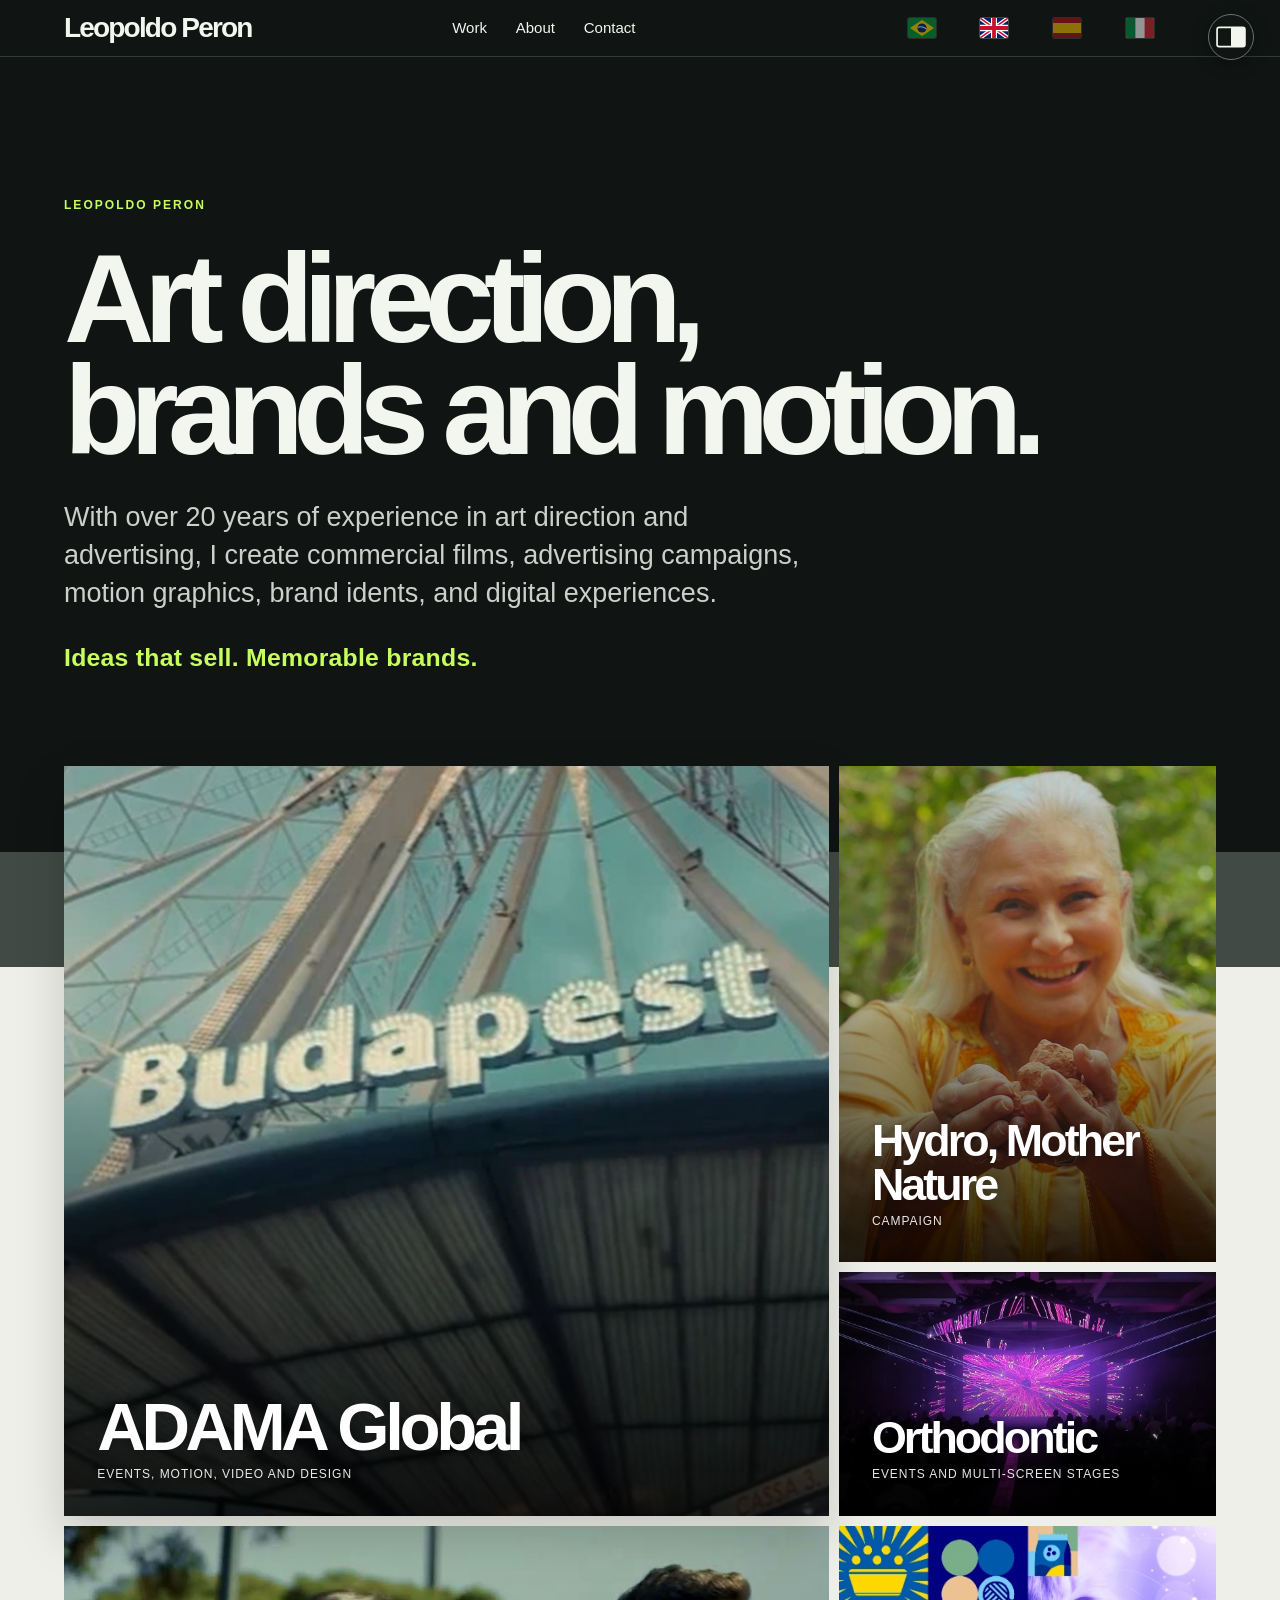
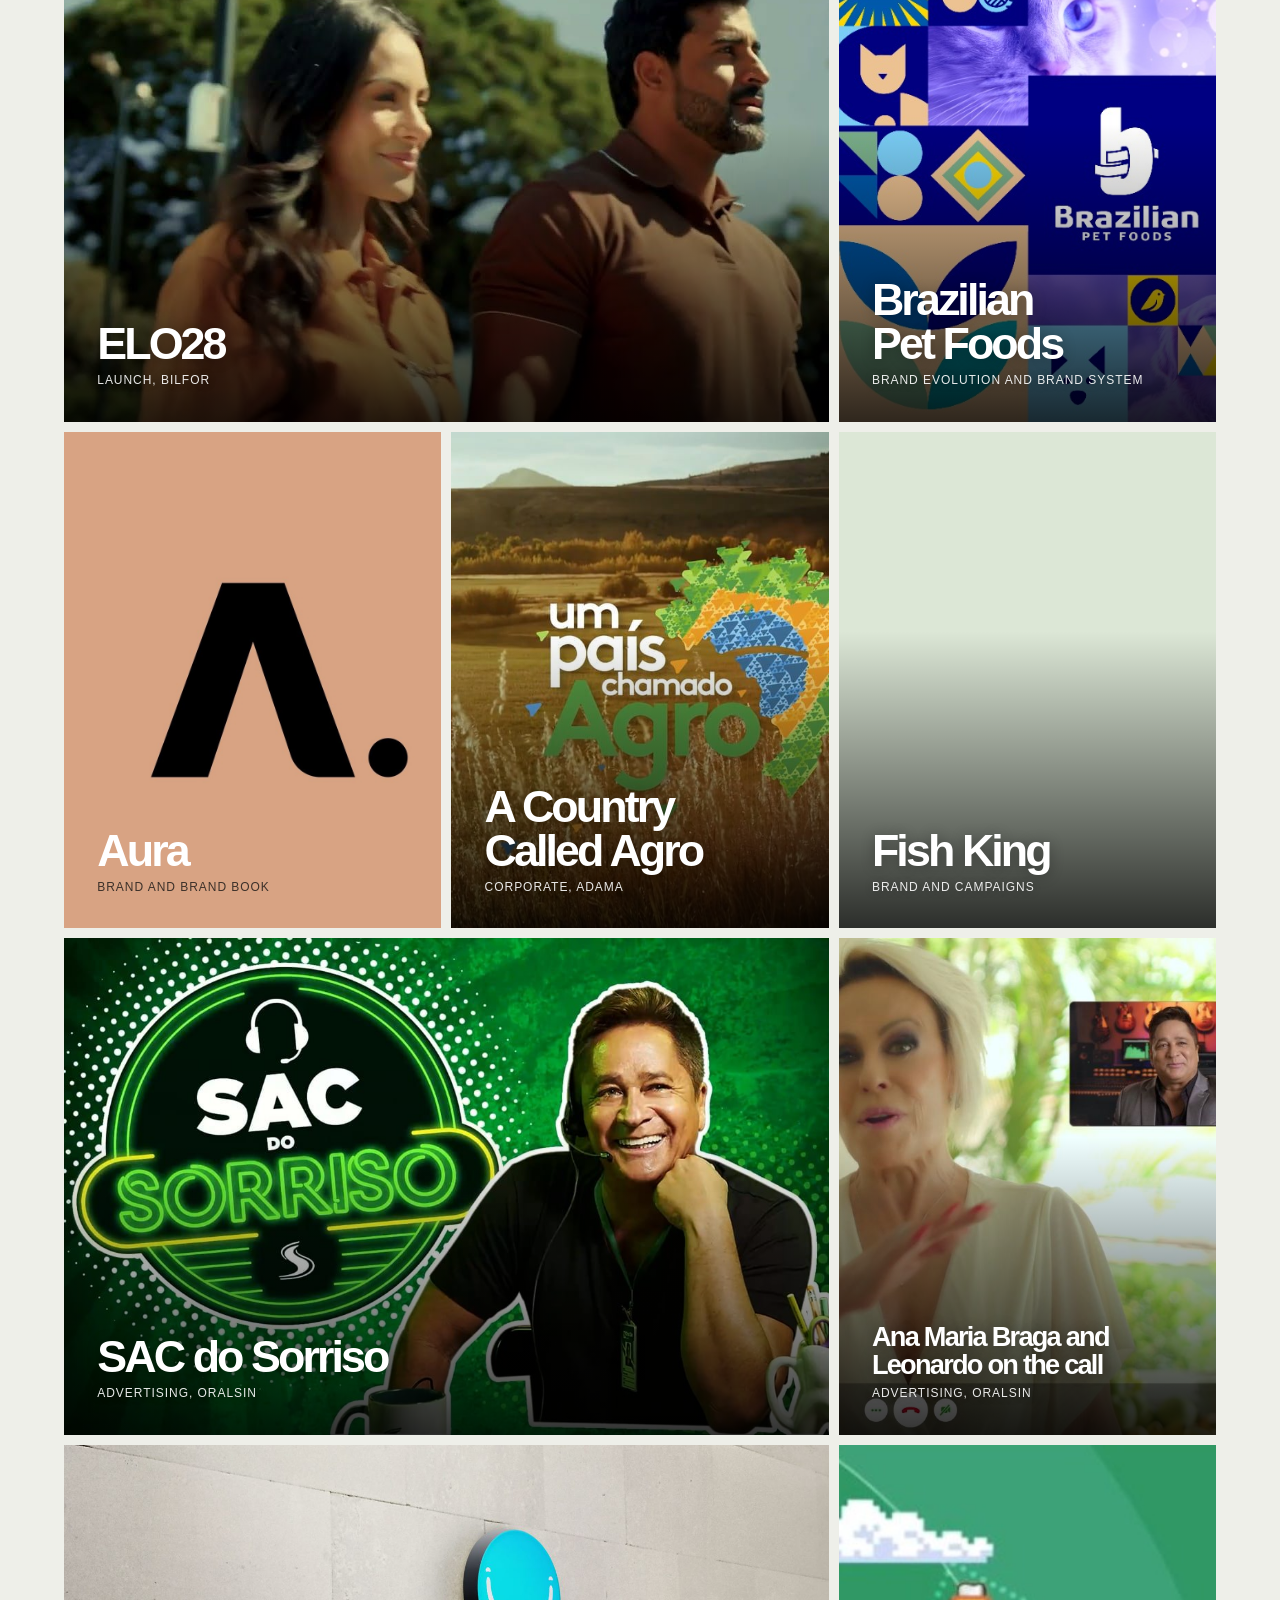
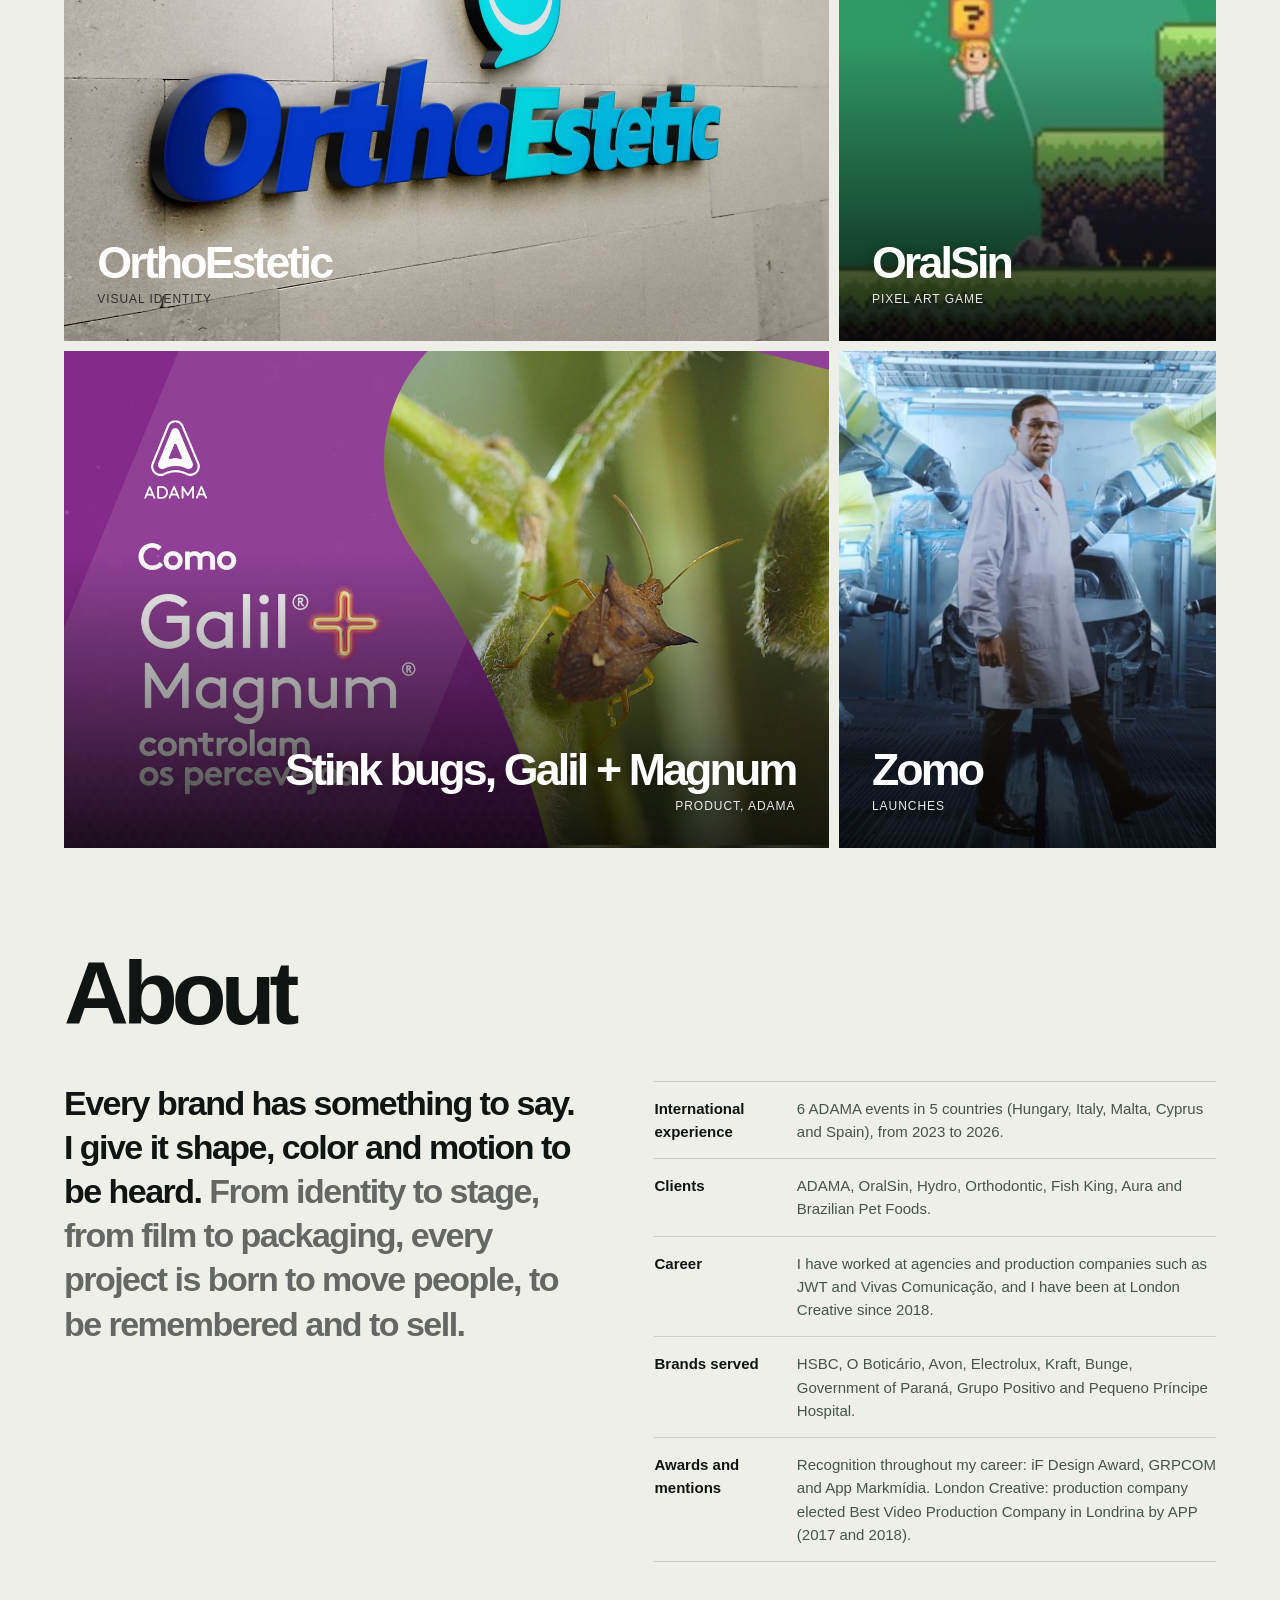
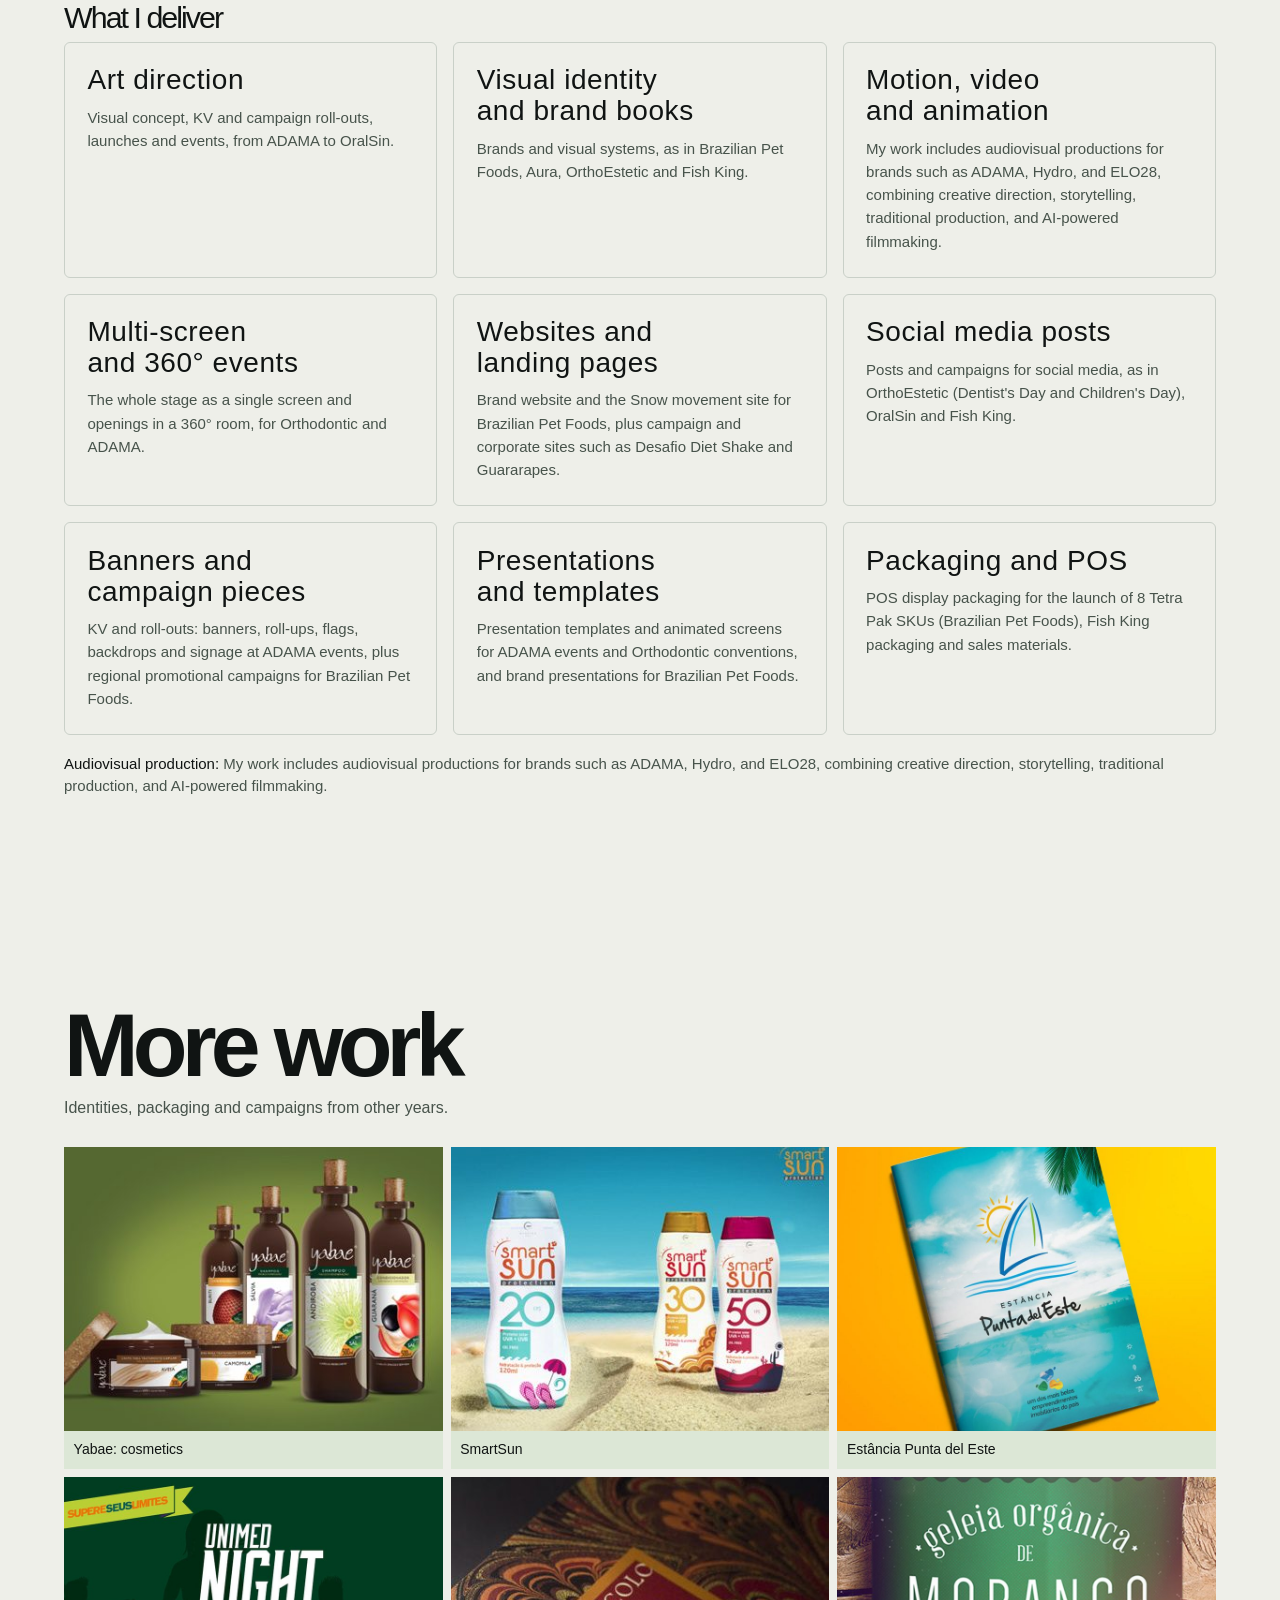
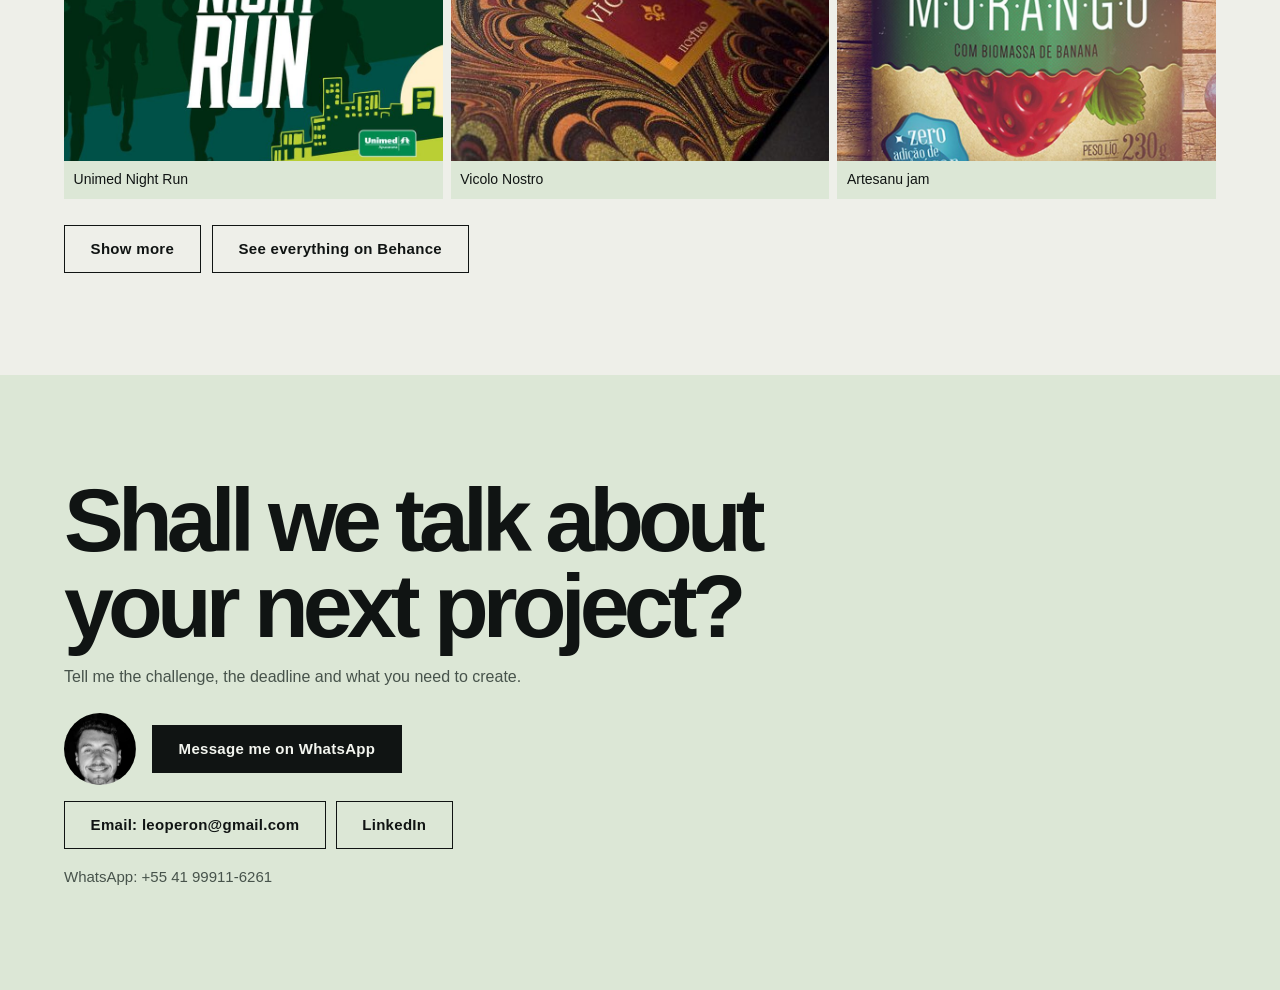
==== commit 4e61bd03: "Keep Portuguese mobile hero heading on three lines" ====
--- a/index.html
+++ b/index.html
@@ -504,9 +504,10 @@
 </style>
 <link rel="stylesheet" href="editorial-system.css?v=7">
 <style>
-.intro h1 .hero-direction > span{display:block}
-@media(min-width:860px){
- .intro h1 .hero-direction > span{display:inline}
+/* Keep the Portuguese hero on three lines at every viewport width. */
+.intro h1 .hero-direction > span{display:inline}
+@media(max-width:859px){
+ .intro h1{font-size:clamp(2.6rem,12.4vw,6.2rem)}
 }
 </style>
 </head>
@@ -531,7 +532,7 @@
   <div class="wrap">
     <p class="intro-name">Leopoldo Peron</p>
     <h1 id="intro-t"><span class="hero-line hero-direction"><span>Direção</span> <span>de arte,</span></span><span class="hero-line">marcas e</span><span class="hero-line">movimento.</span></h1>
-    <p class="intro-text">Mais de 20 anos criando marcas, campanhas e experiências digitais por meio do design, da narrativa e da direção de arte.</p>
+    <p class="intro-text">Mais de 20 anos de experiência em direção de arte e publicidade, criando filmes publicitários, campanhas, vinhetas, identidades de marca e experiências digitais.</p>
     <p class="intro-sig">Ideias que vendem. Marcas memoráveis.</p>
   </div>
 </section>
@@ -598,7 +599,7 @@
     </div>
     <h3 class="deliver-h" id="entrego-t">O que eu entrego</h3>
     <ul class="cards" aria-labelledby="entrego-t"><li><strong>Direção de arte</strong><span>Conceito visual, KV e desdobramentos de campanha, lançamentos e eventos, de ADAMA a OralSin.</span></li><li><strong>Identidade visual e brand books</strong><span>Marcas e sistemas visuais, como em Brazilian Pet Foods, Aura, OrthoEstetic e Fish King.</span></li><li><strong>Motion, vídeo e animação</strong><span>Filmes, vinhetas, aberturas e Same Day Edit em After Effects e Premiere Pro, como em ADAMA, Hydro e ELO28, além de vídeo com IA.</span></li><li><strong>Eventos multitelas e 360°</strong><span>O palco inteiro como uma só tela e aberturas em sala 360°, para Orthodontic e ADAMA.</span></li><li><strong>Sites e landing pages</strong><span>Site da marca Brazilian Pet Foods e do movimento Snow, e sites de campanha e institucionais, como Desafio Diet Shake e Guararapes.</span></li><li><strong>Posts para redes sociais</strong><span>Posts e campanhas para redes, como em OrthoEstetic (Dia do Dentista e Dia das Crianças), OralSin e Fish King.</span></li><li><strong>Banners e peças de campanha</strong><span>KV e desdobramentos: banners, roll-ups, bandeiras, backdrops e sinalização nos eventos da ADAMA, e campanhas promocionais regionais da Brazilian Pet Foods.</span></li><li><strong>Apresentações e templates</strong><span>Templates de apresentação e telas animadas para eventos da ADAMA e convenções da Orthodontic, e apresentações de marca da Brazilian Pet Foods.</span></li><li><strong>Embalagens e PDV</strong><span>Embalagens display de PDV para o lançamento de 8 SKUs em Tetra Pak (Brazilian Pet Foods), embalagens do Fish King e materiais comerciais.</span></li></ul>
-    <p class="tools"><strong>Ferramentas:</strong> Adobe Creative Cloud (Photoshop, Illustrator, InDesign, After Effects e Premiere Pro) e IA generativa aplicada à criação e ao conteúdo.</p>
+    <p class="tools"><strong>Produção audiovisual:</strong> Minha trajetória inclui produções audiovisuais para marcas como ADAMA, Hydro e ELO28, unindo direção criativa, narrativa, produção tradicional e filmes desenvolvidos com inteligência artificial.</p>
   </div>
 </section>
 
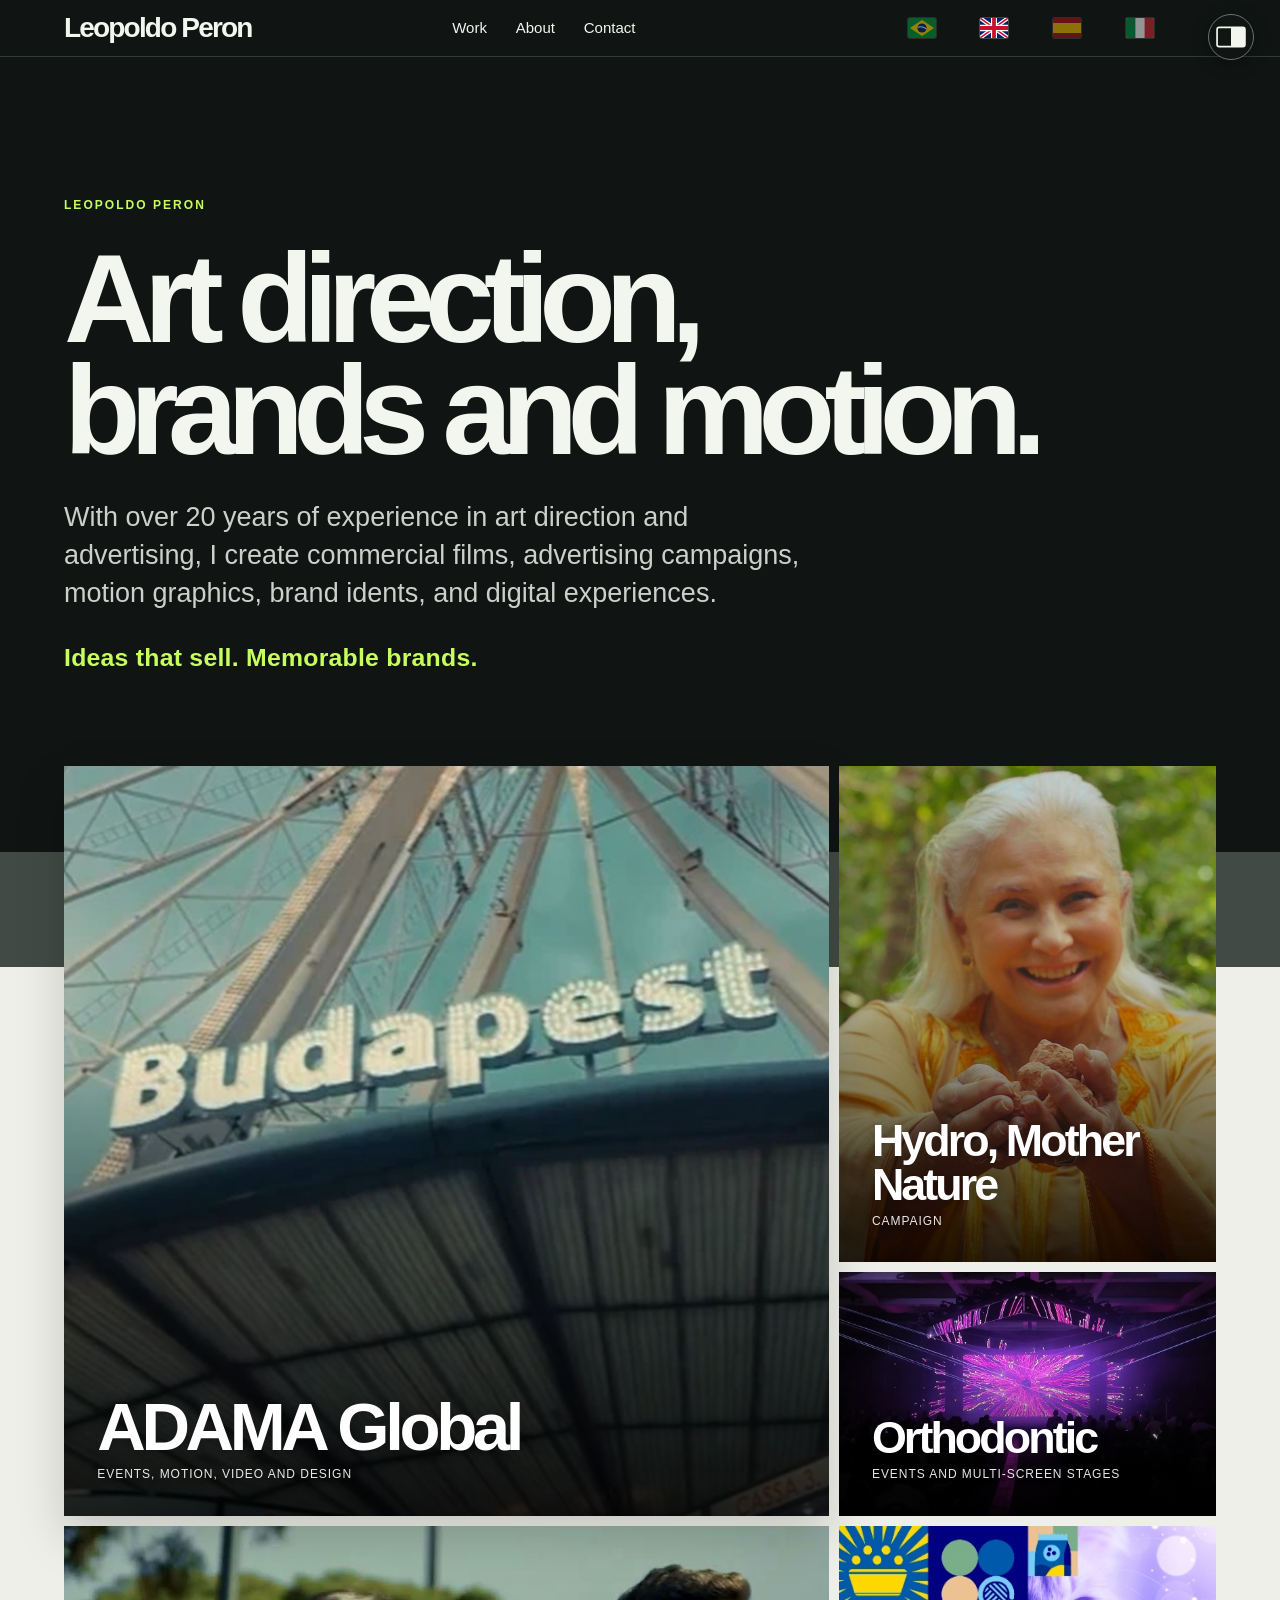
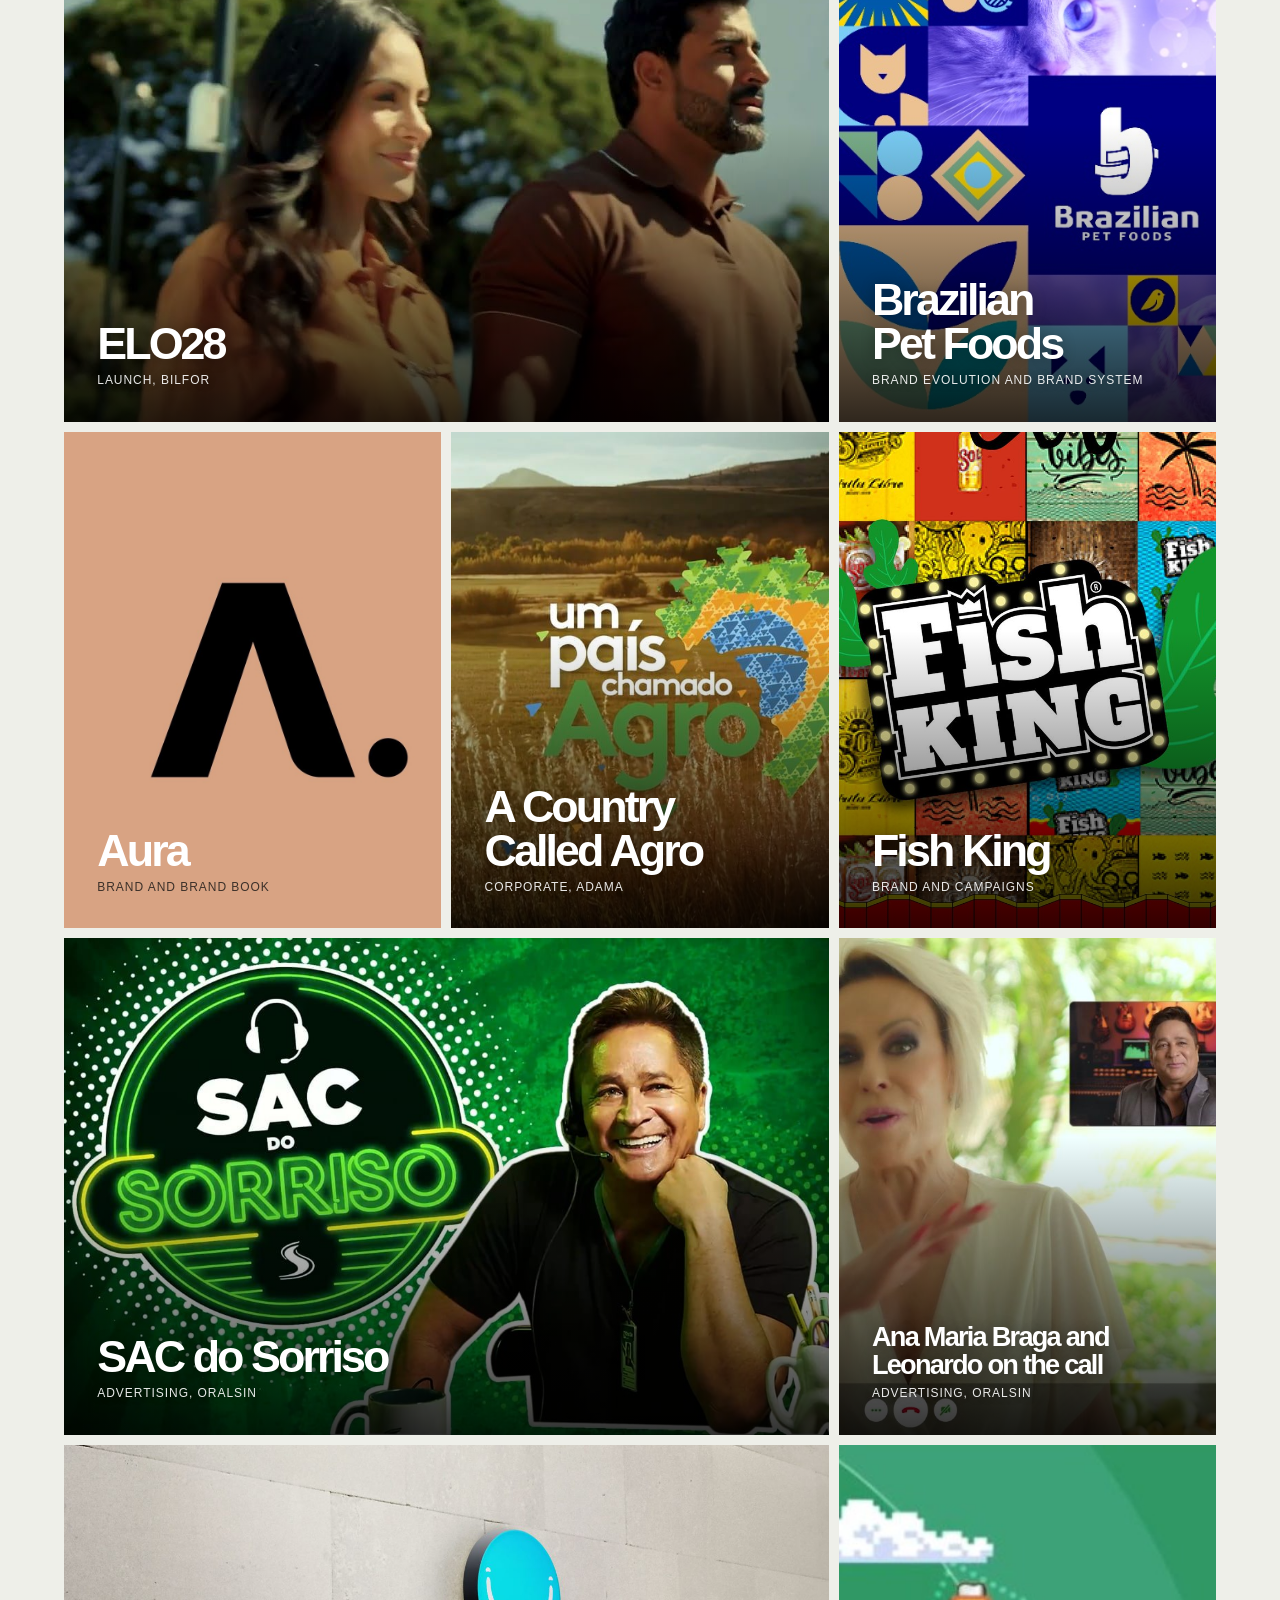
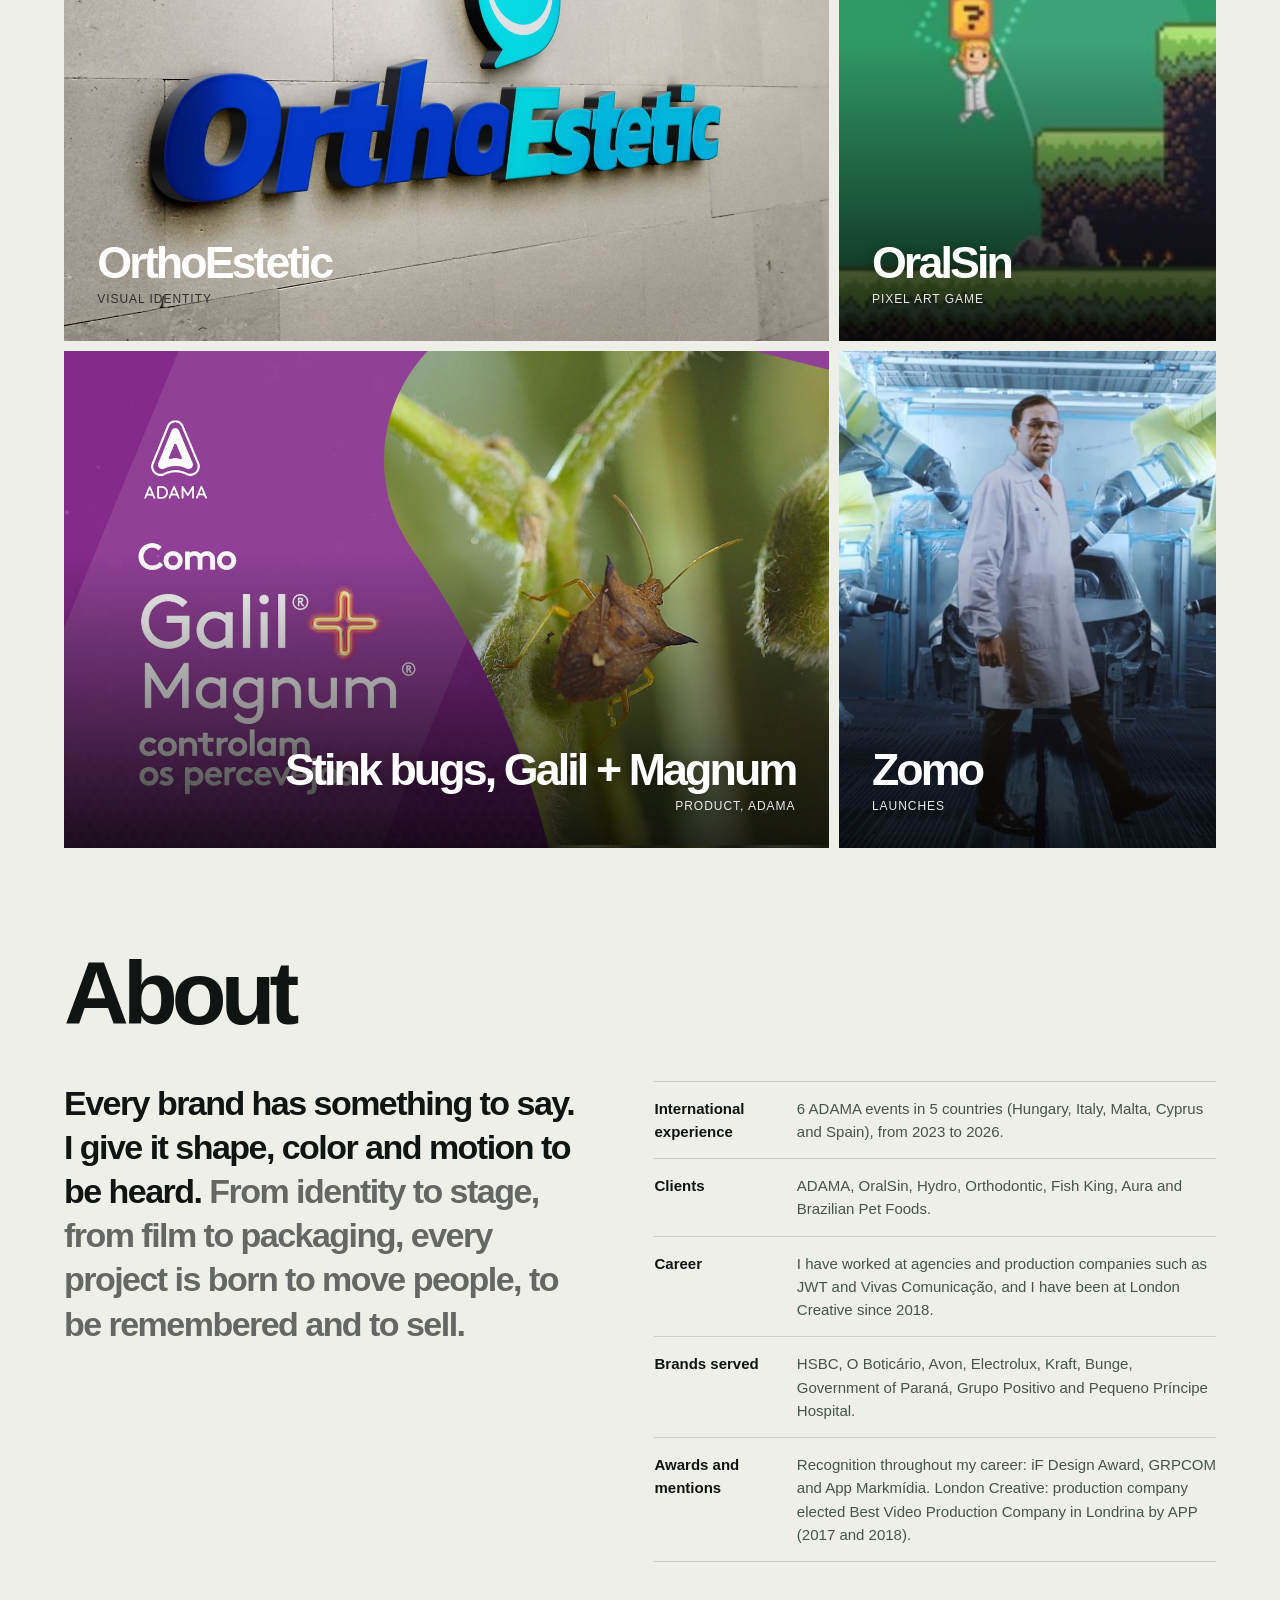
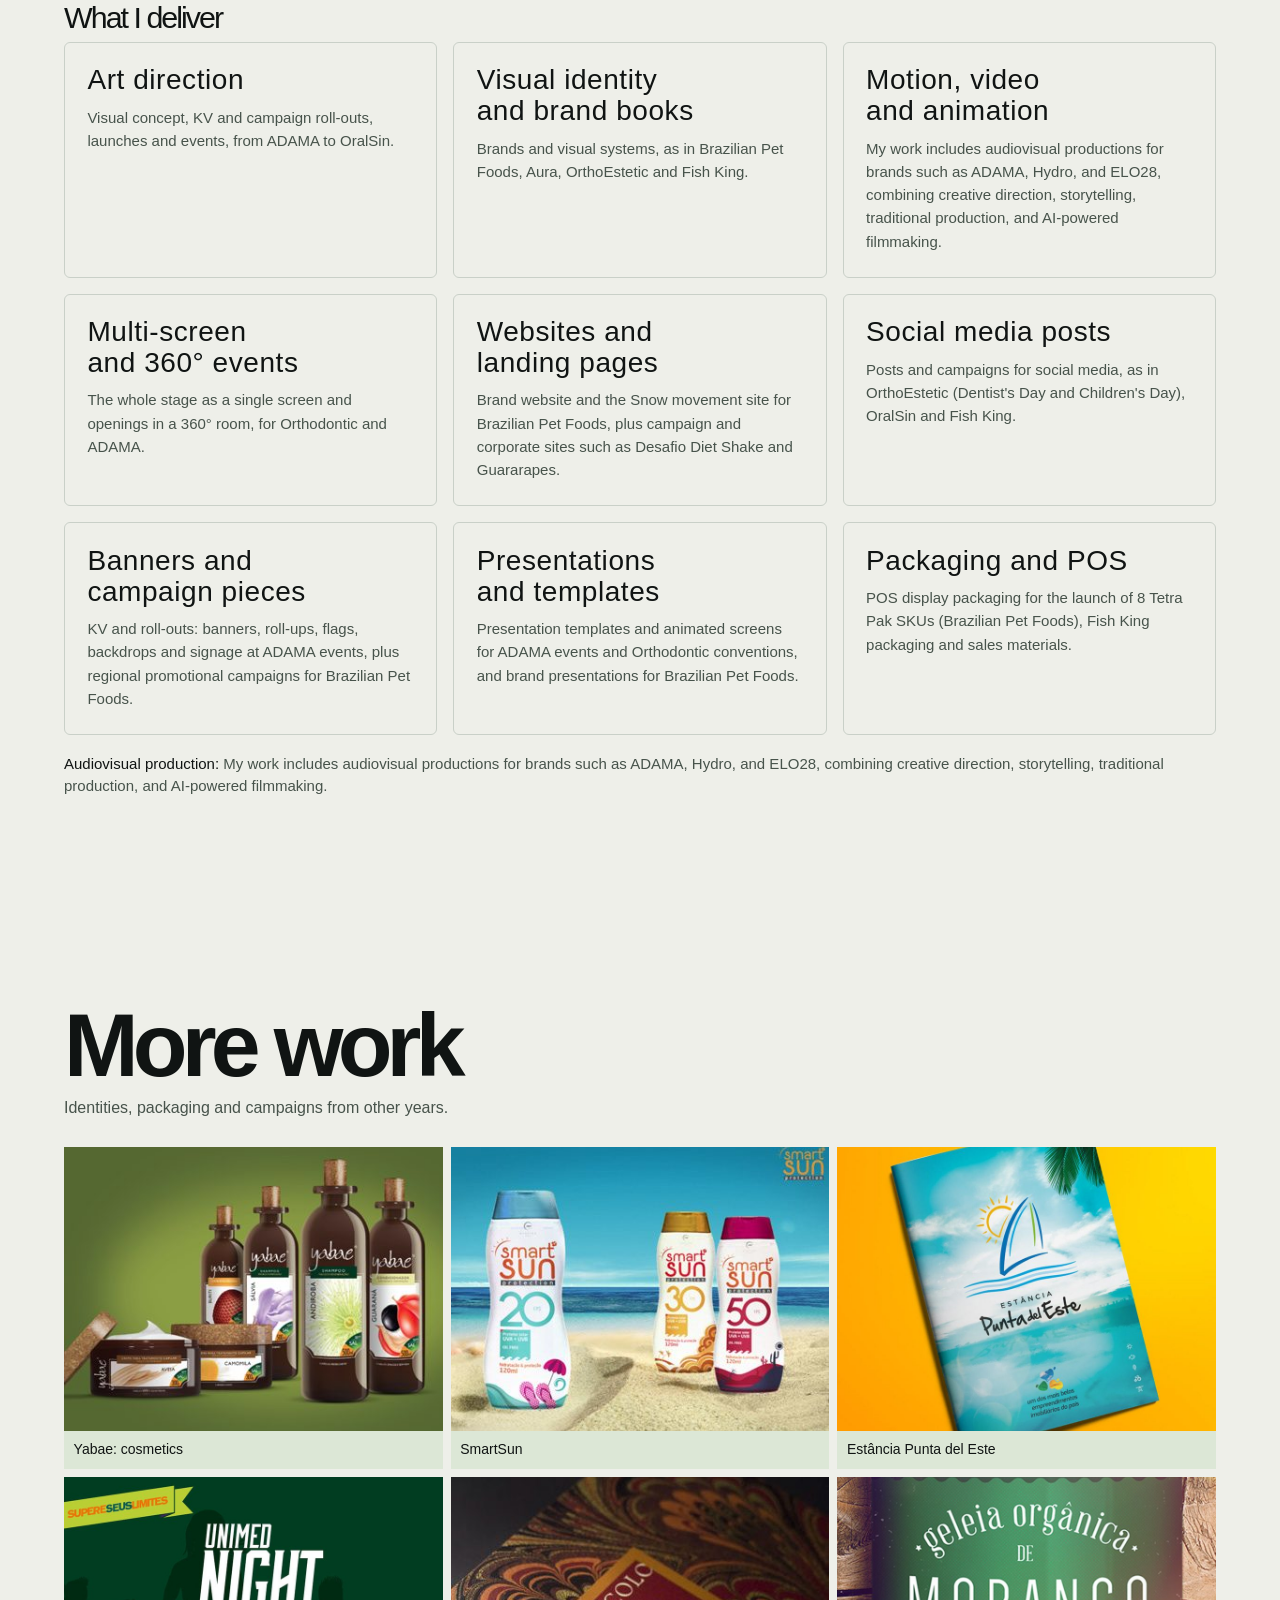
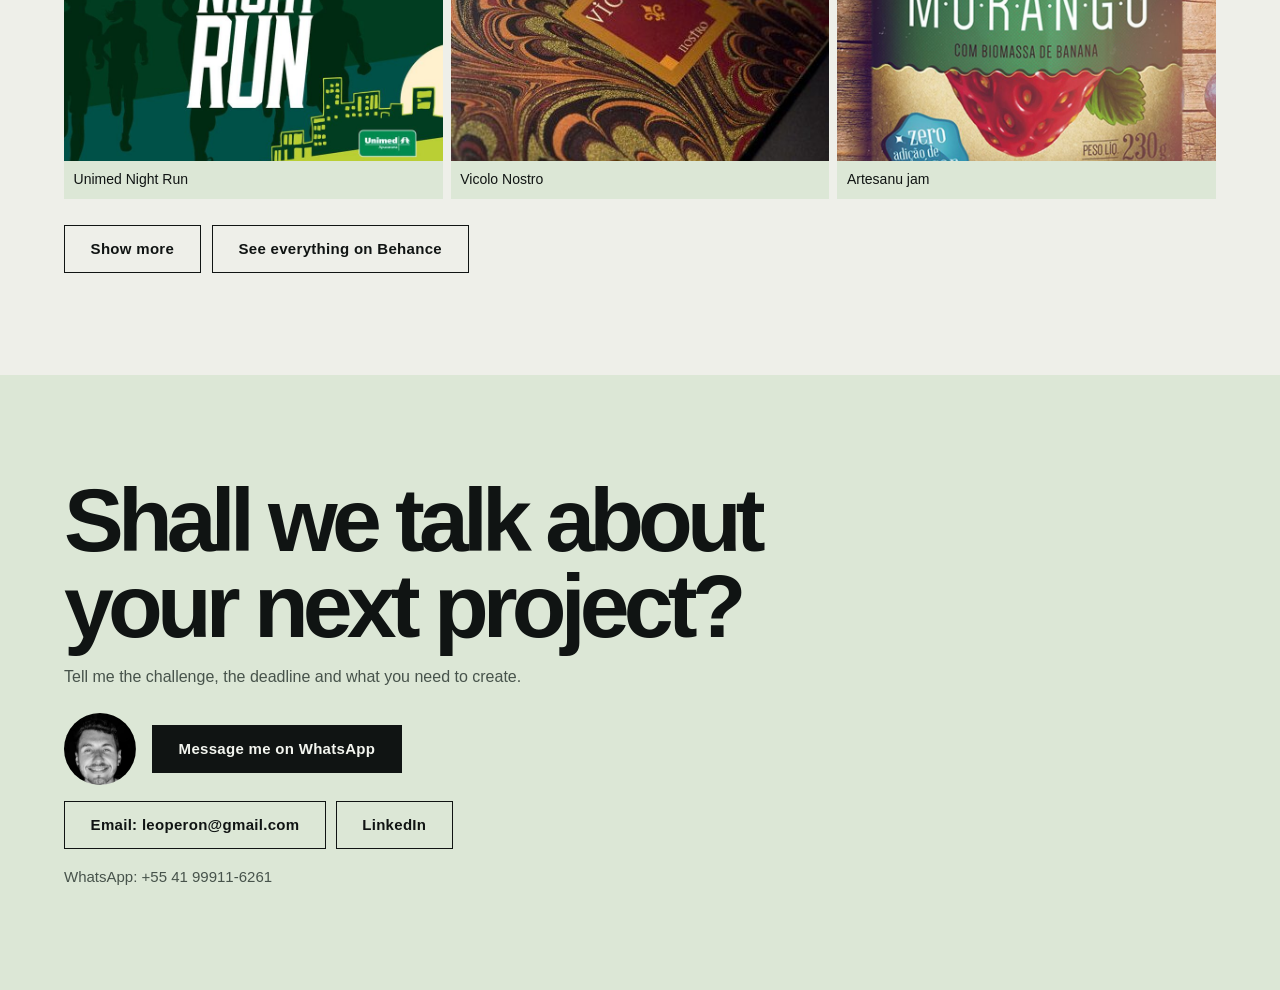
==== commit 0b3fc2a2: "Align stink bugs portfolio tile caption with other tiles" ====
--- a/index.html
+++ b/index.html
@@ -573,7 +573,7 @@
 </button><button class="tile c4r2" style="--ga:.35;--fp:26% 38%" type="button" data-case="oralsin" aria-haspopup="dialog" aria-label="OralSin: abrir case">
   <img src="img/oralsin/capa-semana-1.jpg" width="712" height="400" alt="Capa do case OralSin: game em pixel art" loading="lazy" decoding="async">
   <span class="cap"><span class="wtitle">OralSin</span><span class="wmeta">Game em pixel art</span></span>
-</button><button class="tile w c8r2 capr" style="--ga:.4;--fp:0% 50%" type="button" data-case="percevejos" aria-haspopup="dialog" aria-label="Percevejos, Galil + Magnum: abrir case">
+</button><button class="tile w c8r2" style="--ga:.4;--fp:0% 50%" type="button" data-case="percevejos" aria-haspopup="dialog" aria-label="Percevejos, Galil + Magnum: abrir case">
   <img src="img/percevejos/capa.jpg" width="1600" height="1000" alt="Capa do case Percevejos, Galil + Magnum: produto, ADAMA" loading="lazy" decoding="async">
   <span class="cap"><span class="wtitle">Percevejos, Galil + Magnum</span><span class="wmeta">Produto, ADAMA</span></span>
 </button><button class="tile c4r2" style="--ga:.3" type="button" data-case="zomo" aria-haspopup="dialog" aria-label="Zomo: abrir case">
